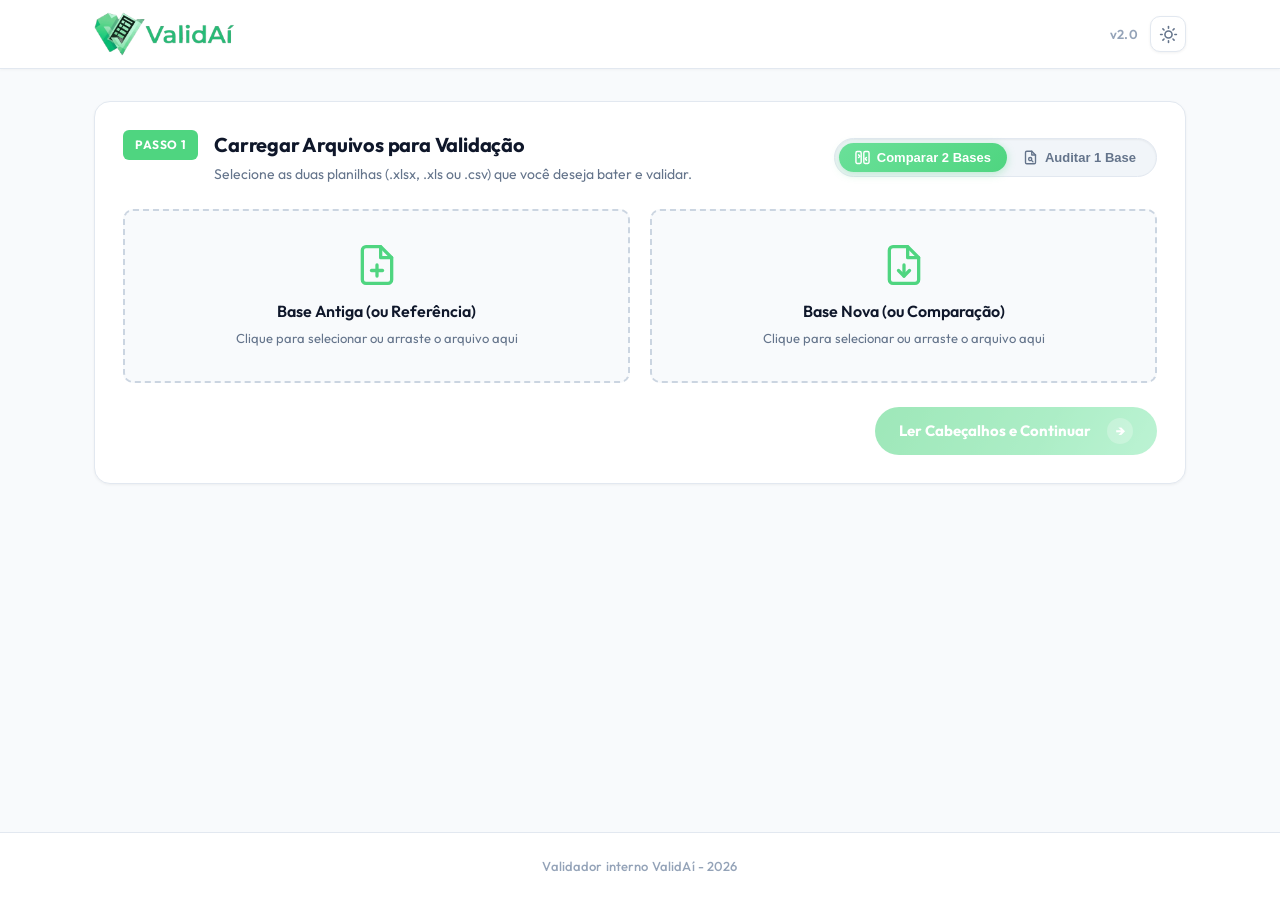
==== templates/index.html @ 26e18c8a "validai com tudo da mesma largura" ====
<!DOCTYPE html>
<html lang="pt-BR">
<head>
    <meta charset="UTF-8">
    <meta name="viewport" content="width=device-width, initial-scale=1.0">
    <title>ValidAí - O seu validador</title>
    <link rel="icon" type="image/png" href="/static/images/favicon.png?v=3">
    <link rel="shortcut icon" href="/favicon.ico?v=3">
    <link rel="preconnect" href="https://fonts.googleapis.com">
    <link rel="preconnect" href="https://fonts.gstatic.com" crossorigin>
    <link href="https://fonts.googleapis.com/css2?family=Montserrat:wght@400;500;600;700&family=Outfit:wght@400;500;600;700;800&family=JetBrains+Mono:wght@400;500&display=swap" rel="stylesheet">
    <link rel="stylesheet" href="/static/css/style.css">
    <script>
        (function() {
            try {
                var theme = localStorage.getItem('splitc_theme');
                if (theme === 'dark') {
                    document.documentElement.setAttribute('data-theme', 'dark');
                    document.documentElement.classList.add('dark-theme');
                }
            } catch(e) {}
        })();
    </script>
</head>
<body>

    <!-- Header com Navegação e Logo Oficial ValidAí -->
    <header class="navbar">
        <div class="container nav-content">
            <div class="header-brand-center">
                <img src="/static/images/logo.png?v=3" alt="ValidAí Logo" class="brand-logo brand-logo-light">
                <img src="/static/images/logo-white.png?v=3" alt="ValidAí Logo" class="brand-logo brand-logo-dark">
            </div>

            <div class="header-right-actions">
                <span class="version-tag">v2.0</span>
                <button type="button" class="theme-toggle-btn" id="theme-toggle-btn" title="Alternar tema claro/escuro" aria-label="Alternar tema">
                    <svg class="theme-icon-svg" width="19" height="19" viewBox="0 0 24 24">
                        <defs>
                            <linearGradient id="theme-grad-orange" x1="0%" y1="0%" x2="0%" y2="100%">
                                <stop offset="0%" stop-color="#6AE099"/>
                                <stop offset="100%" stop-color="#4FD580"/>
                            </linearGradient>
                        </defs>
                        <g class="sun-icon">
                            <circle cx="12" cy="12" r="4.5"/>
                            <line x1="12" y1="2" x2="12" y2="4"/>
                            <line x1="12" y1="20" x2="12" y2="22"/>
                            <line x1="4.93" y1="4.93" x2="6.34" y2="6.34"/>
                            <line x1="17.66" y1="17.66" x2="19.07" y2="19.07"/>
                            <line x1="2" y1="12" x2="4" y2="12"/>
                            <line x1="20" y1="12" x2="22" y2="12"/>
                            <line x1="4.93" y1="19.07" x2="6.34" y2="17.66"/>
                            <line x1="17.66" y1="6.34" x2="19.07" y2="4.93"/>
                        </g>
                        <path class="moon-icon-path" d="M20.354 15.354A9 9 0 0 1 8.646 3.646 9.003 9.003 0 0 0 12 21a9.003 9.003 0 0 0 8.354-5.646z"/>
                    </svg>
                </button>
            </div>
        </div>
    </header>

    <main class="container main-content">

        <!-- ======================================================== -->
        <!-- MODO 1: COMPARADOR DE 2 BASES / PLANILHAS (PADRÃO)        -->
        <!-- ======================================================== -->
        <div id="mode-dual-container">

        <!-- ETAPA 1: Upload dos Arquivos -->
        <section class="card step-card" id="step-upload">
            <div class="card-header card-header-with-toggle">
                <div class="card-header-left">
                    <div class="step-indicator">Passo 1</div>
                    <div>
                        <h2>Carregar Arquivos para Validação</h2>
                        <p class="subtext">Selecione as duas planilhas (.xlsx, .xls ou .csv) que você deseja bater e validar.</p>
                    </div>
                </div>

                <!-- Toggle Switch de Modo (Padrão: 2 Planilhas) -->
                <div class="mode-toggle-pill" role="tablist" aria-label="Modo de Validação">
                    <button type="button" class="mode-btn active" data-mode="dual" id="btn-mode-dual-1" title="Comparar duas planilhas entre si">
                        <svg width="15" height="15" viewBox="0 0 24 24" fill="none" stroke="currentColor" stroke-width="2.2" stroke-linecap="round" stroke-linejoin="round">
                            <rect x="2" y="3" width="8" height="18" rx="2"/>
                            <rect x="14" y="3" width="8" height="18" rx="2"/>
                            <path d="m6 12 2-2-2-2"/>
                            <path d="m18 12-2 2 2 2"/>
                        </svg>
                        <span>Comparar 2 Bases</span>
                    </button>
                    <button type="button" class="mode-btn" data-mode="single" id="btn-mode-single-1" title="Auditar colunas internas de 1 planilha">
                        <svg width="15" height="15" viewBox="0 0 24 24" fill="none" stroke="currentColor" stroke-width="2.2" stroke-linecap="round" stroke-linejoin="round">
                            <path d="M14 2H6a2 2 0 0 0-2 2v16a2 2 0 0 0 2 2h12a2 2 0 0 0 2-2V8z"/>
                            <polyline points="14 2 14 8 20 8"/>
                            <circle cx="11.5" cy="14.5" r="2.5"/>
                            <path d="m13.5 16.5 2.5 2.5"/>
                        </svg>
                        <span>Auditar 1 Base</span>
                    </button>
                </div>
            </div>

            <div class="upload-grid">
                <!-- Upload Base Antiga / Referência -->
                <div class="dropzone" id="dropzone-a">
                    <input type="file" id="file-a" accept=".xlsx,.xls,.csv" class="file-input">
                    <div class="dropzone-content">
                        <div class="dropzone-icon">
                            <svg class="dropzone-svg" viewBox="0 0 24 24" fill="none" stroke="currentColor" stroke-width="1.8" stroke-linecap="round" stroke-linejoin="round">
                                <path d="M14 2H6a2 2 0 0 0-2 2v16a2 2 0 0 0 2 2h12a2 2 0 0 0 2-2V8z"/>
                                <polyline points="14 2 14 8 20 8"/>
                                <line x1="12" y1="18" x2="12" y2="12"/>
                                <line x1="9" y1="15" x2="15" y2="15"/>
                            </svg>
                        </div>
                        <h3>Base Antiga (ou Referência)</h3>
                        <p class="dropzone-hint">Clique para selecionar ou arraste o arquivo aqui</p>
                        <div class="file-meta" id="file-meta-a" style="display: none;">
                            <span class="filename" id="filename-a">arquivo.xlsx</span>
                            <span class="filesize" id="filesize-a">0 KB</span>
                        </div>
                    </div>
                </div>

                <!-- Upload Base Nova / Comparação -->
                <div class="dropzone" id="dropzone-b">
                    <input type="file" id="file-b" accept=".xlsx,.xls,.csv" class="file-input">
                    <div class="dropzone-content">
                        <div class="dropzone-icon">
                            <svg class="dropzone-svg" viewBox="0 0 24 24" fill="none" stroke="currentColor" stroke-width="1.8" stroke-linecap="round" stroke-linejoin="round">
                                <path d="M14 2H6a2 2 0 0 0-2 2v16a2 2 0 0 0 2 2h12a2 2 0 0 0 2-2V8z"/>
                                <polyline points="14 2 14 8 20 8"/>
                                <path d="M12 12v6"/>
                                <path d="m9 15 3 3 3-3"/>
                            </svg>
                        </div>
                        <h3>Base Nova (ou Comparação)</h3>
                        <p class="dropzone-hint">Clique para selecionar ou arraste o arquivo aqui</p>
                        <div class="file-meta" id="file-meta-b" style="display: none;">
                            <span class="filename" id="filename-b">arquivo.xlsx</span>
                            <span class="filesize" id="filesize-b">0 KB</span>
                        </div>
                    </div>
                </div>
            </div>

            <div class="action-footer">
                <button type="button" class="btn btn-pill-gradient" id="btn-read-headers" disabled>
                    <span class="btn-text">Ler Cabeçalhos e Continuar</span>
                    <span class="spinner" style="display: none;"></span>
                    <span class="btn-circle-icon">→</span>
                </button>
            </div>
        </section>

        <!-- ETAPA 2: Configuração de Chaves e Tolerâncias (Oculto até ler arquivos) -->
        <section class="card step-card" id="step-config" style="display: none;">
            <div class="card-header">
                <div class="step-indicator">Passo 2</div>
                <div>
                    <h2>Definir Identificadores e Regras de Validação</h2>
                    <p class="subtext">Escolha a coluna única que conecta os registros entre as duas planilhas.</p>
                </div>
            </div>

            <div class="keys-grid">
                <!-- Coluna da Esquerda: Chave Primária (Seletor Único) -->
                <div class="form-group">
                    <label for="primary-key">
                        <strong>Chave Identificadora Principal (Coluna da Esquerda) *</strong>
                        <span class="help-text">Seletor único de referência (Ex: Matrícula, Ticket, ID, Sequencial)</span>
                    </label>
                    <div class="select-wrapper">
                        <select id="primary-key" class="form-select">
                            <option value="">Selecione a chave primária...</option>
                        </select>
                    </div>
                </div>

                <!-- Coluna da Direita: Seleção Múltipla de Colunas para Comparação -->
                <div class="form-group">
                    <label>
                        <strong>Colunas Complementares de Validação (Coluna da Direita)</strong>
                        <span class="help-text">Selecione 1 ou mais colunas para refinar os parâmetros de comparação</span>
                    </label>
                    
                    <div class="multiselect-container" id="multiselect-container">
                        <div class="multiselect-trigger" id="sec-keys-trigger" tabindex="0">
                            <span id="sec-keys-label">Nenhuma coluna complementar selecionada</span>
                            <span class="multiselect-arrow">▾</span>
                        </div>
                        
                        <div class="multiselect-dropdown" id="sec-keys-dropdown" style="display: none;">
                            <div class="multiselect-search-box input-search-wrapper">
                                <svg class="splitc-icon input-search-icon" viewBox="0 0 24 24" fill="none" stroke="currentColor" stroke-width="2" stroke-linecap="round" stroke-linejoin="round">
                                    <circle cx="11" cy="11" r="7"/>
                                    <line x1="21" y1="21" x2="16.5" y2="16.5"/>
                                </svg>
                                <input type="text" id="sec-keys-search" placeholder="Filtrar colunas..." class="multiselect-search-input">
                            </div>
                            <div class="multiselect-options" id="sec-keys-options-list">
                                <!-- Checkboxes preenchidos dinamicamente -->
                            </div>
                            <div class="multiselect-footer">
                                <button type="button" class="btn-link" id="btn-clear-sec-keys">Limpar seleção</button>
                                <button type="button" class="btn btn-sm btn-pill-gradient" id="btn-close-sec-keys">Confirmar</button>
                            </div>
                        </div>
                        
                        <!-- Chips / Tags das colunas selecionadas -->
                        <div class="selected-tags" id="selected-sec-keys-tags"></div>
                    </div>
                    <p class="field-hint">
                        <svg class="splitc-icon splitc-icon-sm" viewBox="0 0 24 24" fill="none" stroke="currentColor" stroke-width="2" stroke-linecap="round" stroke-linejoin="round">
                            <path d="M15 14c.2-1 .7-1.7 1.5-2.5 1-.9 1.5-2.2 1.5-3.5A6 6 0 0 0 6 8c0 1 .2 2.2 1.5 3.5.7.7 1.3 1.5 1.5 2.5"/>
                            <path d="M9 18h6"/>
                            <path d="M10 22h4"/>
                        </svg>
                        <span>Se selecionar 1 coluna, ela será usada como 2º parâmetro. Se selecionar 2 ou mais, todas serão combinadas com a chave principal para formar o identificador de validação.</span>
                    </p>
                </div>
            </div>

            <!-- Regras de Tolerância Inteligente -->
            <div class="tolerance-box">
                <div class="tolerance-header">
                    <h4>
                        <svg class="splitc-icon" viewBox="0 0 24 24" fill="none" stroke="currentColor" stroke-width="2" stroke-linecap="round" stroke-linejoin="round">
                            <circle cx="12" cy="12" r="3"/>
                            <path d="M19.4 15a1.65 1.65 0 0 0 .33 1.82l.06.06a2 2 0 0 1 0 2.83 2 2 0 0 1-2.83 0l-.06-.06a1.65 1.65 0 0 0-1.82-.33 1.65 1.65 0 0 0-1 1.51V21a2 2 0 0 1-2 2 2 2 0 0 1-2-2v-.09A1.65 1.65 0 0 0 9 19.4a1.65 1.65 0 0 0-1.82.33l-.06.06a2 2 0 0 1-2.83 0 2 2 0 0 1 0-2.83l.06-.06a1.65 1.65 0 0 0 .33-1.82 1.65 1.65 0 0 0-1.51-1H3a2 2 0 0 1-2-2 2 2 0 0 1 2-2h.09A1.65 1.65 0 0 0 4.6 9a1.65 1.65 0 0 0-.33-1.82l-.06-.06a2 2 0 0 1 0-2.83 2 2 0 0 1 2.83 0l.06.06a1.65 1.65 0 0 0 1.82.33H9a1.65 1.65 0 0 0 1-1.51V3a2 2 0 0 1 2-2 2 2 0 0 1 2 2v.09a1.65 1.65 0 0 0 1 1.51 1.65 1.65 0 0 0 1.82-.33l.06-.06a2 2 0 0 1 2.83 0 2 2 0 0 1 0 2.83l-.06.06a1.65 1.65 0 0 0-.33 1.82V9a1.65 1.65 0 0 0 1.51 1H21a2 2 0 0 1 2 2 2 2 0 0 1-2 2h-.09a1.65 1.65 0 0 0-1.51 1z"/>
                        </svg>
                        <span>Regras de Normalização Automática (Evita falsos positivos)</span>
                    </h4>
                </div>
                <div class="tolerance-options">
                    <label class="checkbox-card">
                        <input type="checkbox" id="norm-currency" checked>
                        <div>
                            <strong>Normalizar Moedas e Números Decimais</strong>
                            <p>Equipara "15.650,00", "15650.00", "15650" e "R$ 15.650,00".</p>
                        </div>
                    </label>

                    <label class="checkbox-card">
                        <input type="checkbox" id="norm-dates" checked>
                        <div>
                            <strong>Normalizar Formatos de Data</strong>
                            <p>Equipara formatos ISO ("2026-08-01"), brasileiro ("01/08/2026") e timestamps com horário zerado.</p>
                        </div>
                    </label>

                    <label class="checkbox-card">
                        <input type="checkbox" id="norm-case" checked>
                        <div>
                            <strong>Ignorar Diferenças de Maiúsculas/Minúsculas</strong>
                            <p>Equipara "Ativo" com "ATIVO" ou "ativo".</p>
                        </div>
                    </label>

                    <label class="checkbox-card">
                        <input type="checkbox" id="norm-trim" checked>
                        <div>
                            <strong>Ignorar Espaços Extras no Início e Fim</strong>
                            <p>Equipara " 12345 " com "12345" e valores vazios (NaN com "").</p>
                        </div>
                    </label>
                </div>
            </div>

            <!-- Mapeamento de Colunas (Resumo Colapsável) -->
            <details class="mapping-details" id="mapping-details" open>
                <summary class="mapping-summary">
                    <span class="summary-title-wrapper">
                        <svg class="splitc-icon" viewBox="0 0 24 24" fill="none" stroke="currentColor" stroke-width="2" stroke-linecap="round" stroke-linejoin="round">
                            <rect width="18" height="18" x="3" y="3" rx="2"/>
                            <path d="M9 3v18"/>
                            <path d="M3 9h18"/>
                            <path d="M3 15h18"/>
                        </svg>
                        <span>Mapeamento de Colunas (<span id="mapped-cols-count">0</span> colunas mapeadas)</span>
                    </span>
                </summary>
                <div class="mapping-content">
                    <div class="mapping-toolbar">
                        <p class="mapping-hint">O sistema associou automaticamente colunas similares. Caso alguma coluna tenha nome diferente nas duas bases, clique em <strong>"+ Adicionar Coluna"</strong> para associá-las manualmente.</p>
                        <div class="mapping-toolbar-actions">
                            <button type="button" class="btn btn-sm btn-pill-outline btn-add-mapping" id="btn-add-mapping" title="Adicionar novo par de colunas para correlacionar">
                                <span class="btn-plus-icon">+</span> Adicionar Coluna
                            </button>
                        </div>
                    </div>

                    <div class="mapping-table-wrapper">
                        <table class="table-mapping" id="mapping-table">
                            <thead>
                                <tr>
                                    <th style="width: 44%;">Coluna na Base Antiga (ou Referência)</th>
                                    <th style="width: 6%; text-align: center;"></th>
                                    <th style="width: 44%;">Coluna na Base Nova (ou Comparação)</th>
                                    <th style="width: 6%; text-align: center;">Remover</th>
                                </tr>
                            </thead>
                            <tbody id="mapping-table-body">
                                <!-- Preenchido dinamicamente -->
                            </tbody>
                        </table>
                    </div>

                    <div id="unmapped-hint" class="unmapped-hint" style="display: none;"></div>
                </div>
            </details>

            <div class="action-footer action-footer-between">
                <div class="action-footer-left">
                    <button type="button" class="btn btn-sm btn-restore-mapping" id="btn-restore-mapping" title="Restaurar todos os mapeamentos automáticos">
                        <svg class="btn-sheet-icon" viewBox="0 0 24 24" fill="none" stroke="currentColor" stroke-width="2.2" stroke-linecap="round" stroke-linejoin="round">
                            <rect x="3" y="3" width="18" height="18" rx="2" ry="2"></rect>
                            <line x1="3" y1="9" x2="21" y2="9"></line>
                            <line x1="3" y1="15" x2="21" y2="15"></line>
                            <line x1="9" y1="3" x2="9" y2="21"></line>
                            <line x1="15" y1="3" x2="15" y2="21"></line>
                        </svg>
                        <span>Restaurar Mapeamento</span>
                    </button>
                    <button type="button" class="btn btn-sm btn-clear-mapping" id="btn-clear-mapping" title="Apagar todas as colunas mapeadas e selecionar manualmente">
                        <svg class="btn-trash-icon" viewBox="0 0 24 24" fill="none" stroke="currentColor" stroke-width="2.2" stroke-linecap="round" stroke-linejoin="round">
                            <polyline points="3 6 5 6 21 6"></polyline>
                            <path d="M19 6v14a2 2 0 0 1-2 2H7a2 2 0 0 1-2-2V6m3 0V4a2 2 0 0 1 2-2h4a2 2 0 0 1 2 2v2"></path>
                            <line x1="10" y1="11" x2="10" y2="17"></line>
                            <line x1="14" y1="11" x2="14" y2="17"></line>
                        </svg>
                        <span>Limpar Mapeamentos</span>
                    </button>
                </div>
                <div class="action-footer-right">
                    <button type="button" class="btn btn-pill-gradient btn-lg" id="btn-run-compare">
                        <span class="btn-text">Rodar Validação Completa</span>
                        <span class="spinner" style="display: none;"></span>
                        <span class="btn-circle-icon">→</span>
                    </button>
                </div>
            </div>
        </section>

        <!-- ETAPA 3: Resultado da Validação -->
        <section class="card step-card" id="step-results" style="display: none;">
            <div class="card-header">
                <div class="step-indicator">Passo 3</div>
                <div>
                    <h2>Resultado da Validação</h2>
                    <p class="subtext">Relatório consolidado e divergências célula por célula.</p>
                </div>
            </div>

            <!-- Banner Sucesso (100% Iguais) -->
            <div class="result-banner banner-success" id="banner-identical" style="display: none;">
                <div class="banner-icon">
                    <svg width="34" height="34" viewBox="0 0 24 24" fill="none" stroke="currentColor" stroke-width="2.2" stroke-linecap="round" stroke-linejoin="round">
                        <path d="M22 11.08V12a10 10 0 1 1-5.93-9.14"/>
                        <polyline points="22 4 12 14.01 9 11.01"/>
                    </svg>
                </div>
                <div class="banner-content">
                    <h3>Excelente! As bases estão 100% IDÊNTICAS!</h3>
                    <p id="identical-desc">Todas as linhas e colunas coincidiram perfeitamente com as regras de normalização aplicadas. Nenhuma divergência de valores foi detectada.</p>
                </div>
            </div>

            <!-- Banner Alerta (Com Diferenças) -->
            <div class="result-banner banner-alert" id="banner-diffs" style="display: none;">
                <div class="banner-icon">
                    <svg width="34" height="34" viewBox="0 0 24 24" fill="none" stroke="currentColor" stroke-width="2.2" stroke-linecap="round" stroke-linejoin="round">
                        <path d="m21.73 18-8-14a2 2 0 0 0-3.48 0l-8 14A2 2 0 0 0 4 21h16a2 2 0 0 0 1.73-3Z"/>
                        <line x1="12" y1="9" x2="12" y2="13"/>
                        <line x1="12" y1="17" x2="12.01" y2="17"/>
                    </svg>
                </div>
                <div class="banner-content">
                    <h3>Atenção: Foram encontradas divergências entre as planilhas!</h3>
                    <p id="diffs-desc">Confira o resumo das divergências abaixo ou baixe a planilha Excel completa com as células pintadas.</p>
                </div>
            </div>

            <!-- Painel de KPIs / Estatísticas -->
            <div class="kpi-grid" id="kpi-grid">
                <div class="kpi-card">
                    <div class="kpi-label">Linhas Comparadas</div>
                    <div class="kpi-val" id="kpi-rows-matched">0</div>
                    <div class="kpi-sub" id="kpi-rows-total">de 0 linhas</div>
                </div>

                <div class="kpi-card" id="kpi-card-diff-rows">
                    <div class="kpi-label">Linhas com Diferenças</div>
                    <div class="kpi-val text-danger" id="kpi-rows-diff">0</div>
                    <div class="kpi-sub" id="kpi-pct-diff">0% do total</div>
                </div>

                <div class="kpi-card" id="kpi-card-diff-cells">
                    <div class="kpi-label">Células Divergentes</div>
                    <div class="kpi-val text-danger" id="kpi-cells-diff">0</div>
                    <div class="kpi-sub">valores com divergência</div>
                </div>

                <div class="kpi-card">
                    <div class="kpi-label">Colunas com Diferenças</div>
                    <div class="kpi-val text-warning" id="kpi-cols-diff">0</div>
                    <div class="kpi-sub" id="kpi-cols-total">de 0 colunas</div>
                </div>

                <div class="kpi-card" id="kpi-card-only-a">
                    <div class="kpi-label">Apenas na Base Antiga</div>
                    <div class="kpi-val text-info" id="kpi-rows-only-a">0</div>
                    <div class="kpi-sub" id="kpi-only-a-sub">não existem em B</div>
                </div>

                <div class="kpi-card" id="kpi-card-only-b">
                    <div class="kpi-label">Apenas na Base Nova</div>
                    <div class="kpi-val text-info" id="kpi-rows-only-b">0</div>
                    <div class="kpi-sub" id="kpi-only-b-sub">não existem em A</div>
                </div>
            </div>

            <!-- Botão de Download do Relatório Excel -->
            <div class="download-section">
                <button type="button" class="btn btn-pill-gradient btn-lg" id="btn-download-excel">
                    <span class="btn-text">Baixar Relatório Excel (.xlsx) com Células Pintadas</span>
                    <span class="btn-circle-icon">↓</span>
                </button>
                <p class="download-hint">Gera um arquivo Excel formatado com resumo e marcação colorida nas células que divergiram.</p>
            </div>

            <!-- Seção de Tags de Colunas Divergentes -->
            <div class="diff-cols-section" id="diff-cols-section" style="display: none;">
                <h4>Colunas que apresentaram divergência:</h4>
                <div class="diff-tags" id="diff-tags-container">
                    <!-- Badges dinâmicas -->
                </div>
            </div>

            <!-- Alternador de Visualização (Abas do Resultado) -->
            <div class="result-nav-tabs" id="result-nav-tabs" style="display: none;">
                <button type="button" class="result-nav-tab-btn active" id="tab-btn-diffs" data-view="diffs">
                    <svg class="splitc-icon tab-icon" viewBox="0 0 24 24" fill="none" stroke="currentColor" stroke-width="2" stroke-linecap="round" stroke-linejoin="round">
                        <circle cx="11" cy="11" r="7"/>
                        <line x1="21" y1="21" x2="16.5" y2="16.5"/>
                    </svg>
                    <span>Divergências Detalhadas</span>
                    <span class="tab-btn-badge" id="badge-diff-count">0</span>
                </button>
                <button type="button" class="result-nav-tab-btn" id="tab-btn-only-a" data-view="only-a" style="display: none;">
                    <svg class="splitc-icon tab-icon" viewBox="0 0 24 24" fill="none" stroke="currentColor" stroke-width="2" stroke-linecap="round" stroke-linejoin="round">
                        <path d="M14 2H6a2 2 0 0 0-2 2v16a2 2 0 0 0 2 2h12a2 2 0 0 0 2-2V8z"/>
                        <polyline points="14 2 14 8 20 8"/>
                    </svg>
                    <span>Apenas na Base Antiga</span>
                    <span class="tab-btn-badge" id="badge-only-a-count">0</span>
                </button>
                <button type="button" class="result-nav-tab-btn" id="tab-btn-only-b" data-view="only-b" style="display: none;">
                    <svg class="splitc-icon tab-icon" viewBox="0 0 24 24" fill="none" stroke="currentColor" stroke-width="2" stroke-linecap="round" stroke-linejoin="round">
                        <path d="M14 2H6a2 2 0 0 0-2 2v16a2 2 0 0 0 2 2h12a2 2 0 0 0 2-2V8z"/>
                        <polyline points="14 2 14 8 20 8"/>
                    </svg>
                    <span>Apenas na Base Nova</span>
                    <span class="tab-btn-badge" id="badge-only-b-count">0</span>
                </button>
                <button type="button" class="result-nav-tab-btn" id="tab-btn-financial" data-view="financial" style="display: none;">
                    <svg class="splitc-icon tab-icon" viewBox="0 0 24 24" fill="none" stroke="currentColor" stroke-width="2" stroke-linecap="round" stroke-linejoin="round">
                        <line x1="12" y1="1" x2="12" y2="23"/>
                        <path d="M17 5H9.5a3.5 3.5 0 0 0 0 7h5a3.5 3.5 0 0 1 0 7H6"/>
                    </svg>
                    <span>Sumarização Financeira dos Pares</span>
                    <span class="tab-btn-badge" id="badge-fin-count">0</span>
                </button>
            </div>

            <!-- Tabela Interativa de Diferenças -->
            <div class="diff-table-section" id="diff-table-section" style="display: none;">
                <div class="diff-table-header">
                    <h4>Visualização Detalhada das Divergências</h4>
                    <div class="table-search input-search-wrapper">
                        <svg class="splitc-icon input-search-icon" viewBox="0 0 24 24" fill="none" stroke="currentColor" stroke-width="2" stroke-linecap="round" stroke-linejoin="round">
                            <circle cx="11" cy="11" r="7"/>
                            <line x1="21" y1="21" x2="16.5" y2="16.5"/>
                        </svg>
                        <input type="text" id="diff-search" placeholder="Filtrar por chave ou valor..." class="search-input">
                    </div>
                </div>

                <div class="table-responsive">
                    <table class="table-diff" id="diff-table">
                        <thead>
                            <tr>
                                <th>Chave Identificadora</th>
                                <th style="text-align: center; width: 120px;">Linha</th>
                                <th>Coluna</th>
                                <th>Valor na Base Antiga</th>
                                <th style="width: 30px;"></th>
                                <th>Valor na Base Nova</th>
                            </tr>
                        </thead>
                        <tbody id="diff-table-body">
                            <!-- Preenchido dinamicamente via JS -->
                        </tbody>
                    </table>
                </div>
                <div class="pagination-hint" id="diff-preview-hint">
                    Exibindo as primeiras ocorrências encontradas. Baixe o relatório Excel para a auditoria completa.
                </div>
            </div>

            <!-- Seção de Registros Apenas na Base Antiga -->
            <div class="only-table-section" id="only-a-table-section" style="display: none;">
                <div class="diff-table-header">
                    <div>
                        <h4>Registros Exclusivos da Base Antiga (Não encontrados na Base Nova)</h4>
                        <p class="subtext" style="margin-top: 2px; font-size: 13px;">Linhas cuja chave identificadora não possui correspondência na Base Nova.</p>
                    </div>
                    <div class="table-search input-search-wrapper">
                        <svg class="splitc-icon input-search-icon" viewBox="0 0 24 24" fill="none" stroke="currentColor" stroke-width="2" stroke-linecap="round" stroke-linejoin="round">
                            <circle cx="11" cy="11" r="7"/>
                            <line x1="21" y1="21" x2="16.5" y2="16.5"/>
                        </svg>
                        <input type="text" id="only-a-search" placeholder="Filtrar por chave ou valor..." class="search-input">
                    </div>
                </div>

                <div class="table-responsive">
                    <table class="table-diff table-only" id="only-a-table">
                        <thead id="only-a-table-head">
                            <!-- Preenchido dinamicamente via JS -->
                        </thead>
                        <tbody id="only-a-table-body">
                            <!-- Preenchido dinamicamente via JS -->
                        </tbody>
                    </table>
                </div>
                <div class="pagination-hint" id="only-a-preview-hint">
                    Exibindo as primeiras ocorrências encontradas. Baixe o relatório Excel para a auditoria completa.
                </div>
            </div>

            <!-- Seção de Registros Apenas na Base Nova -->
            <div class="only-table-section" id="only-b-table-section" style="display: none;">
                <div class="diff-table-header">
                    <div>
                        <h4>Registros Exclusivos da Base Nova (Não encontrados na Base Antiga)</h4>
                        <p class="subtext" style="margin-top: 2px; font-size: 13px;">Linhas cuja chave identificadora não possui correspondência na Base Antiga.</p>
                    </div>
                    <div class="table-search input-search-wrapper">
                        <svg class="splitc-icon input-search-icon" viewBox="0 0 24 24" fill="none" stroke="currentColor" stroke-width="2" stroke-linecap="round" stroke-linejoin="round">
                            <circle cx="11" cy="11" r="7"/>
                            <line x1="21" y1="21" x2="16.5" y2="16.5"/>
                        </svg>
                        <input type="text" id="only-b-search" placeholder="Filtrar por chave ou valor..." class="search-input">
                    </div>
                </div>

                <div class="table-responsive">
                    <table class="table-diff table-only" id="only-b-table">
                        <thead id="only-b-table-head">
                            <!-- Preenchido dinamicamente via JS -->
                        </thead>
                        <tbody id="only-b-table-body">
                            <!-- Preenchido dinamicamente via JS -->
                        </tbody>
                    </table>
                </div>
                <div class="pagination-hint" id="only-b-preview-hint">
                    Exibindo as primeiras ocorrências encontradas. Baixe o relatório Excel para a auditoria completa.
                </div>
            </div>

            <!-- Seção de Sumarização Financeira dos Pares -->
            <div class="financial-table-section" id="financial-table-section" style="display: none;">
                <div class="diff-table-header">
                    <div>
                        <h4>Sumarização das Colunas Monetárias e Diferença dos Pares</h4>
                        <p class="subtext" style="margin-top: 2px; font-size: 13px;">Totais acumulados de cada coluna monetária mapeada e a diferença calculada entre as bases.</p>
                    </div>
                </div>

                <div class="table-responsive">
                    <table class="table-diff table-financial" id="financial-table">
                        <thead>
                            <tr>
                                <th>Coluna Base Antiga</th>
                                <th>Coluna Base Nova</th>
                                <th style="text-align: right;">Total Base Antiga</th>
                                <th style="text-align: right;">Total Base Nova</th>
                                <th style="text-align: right;">Diferença (Nova - Antiga)</th>
                                <th style="text-align: center;">% Variação</th>
                                <th style="text-align: center;">Situação</th>
                                <th style="text-align: center;">Linhas Diferentes</th>
                            </tr>
                        </thead>
                        <tbody id="financial-table-body">
                            <!-- Preenchido dinamicamente via JS -->
                        </tbody>
                        <tfoot id="financial-table-footer">
                            <!-- Linha de total consolidado preenchida via JS -->
                        </tfoot>
                    </table>
                </div>
            </div>

            <div class="action-footer">
                <button type="button" class="btn btn-pill-outline" id="btn-restart">
                    <span class="btn-text">Fazer Nova Validação</span>
                    <span class="btn-circle-icon">
                        <svg width="14" height="14" viewBox="0 0 24 24" fill="none" stroke="currentColor" stroke-width="2.5" stroke-linecap="round" stroke-linejoin="round">
                            <path d="M3 12a9 9 0 1 0 9-9 9.75 9.75 0 0 0-6.74 2.74L3 8"/>
                            <path d="M3 3v5h5"/>
                        </svg>
                    </span>
                </button>
            </div>
        </section>

        </div> <!-- fim mode-dual-container -->

        <!-- ======================================================== -->
        <!-- MODO 2: AUDITORIA DE ARQUIVO ÚNICO (COLUNAS INTERNAS)     -->
        <!-- ======================================================== -->
        <div id="mode-single-container" style="display: none;">

            <!-- ETAPA 1 (SINGLE): Upload de 1 Arquivo -->
            <section class="card step-card" id="single-step-upload">
                <div class="card-header card-header-with-toggle">
                    <div class="card-header-left">
                        <div class="step-indicator">Passo 1</div>
                        <div>
                            <h2>Carregar Planilha para Auditoria Interna</h2>
                            <p class="subtext">Selecione uma única planilha (.xlsx, .xls ou .csv) para validar regras e consistência entre suas colunas.</p>
                        </div>
                    </div>

                    <!-- Toggle Switch de Modo (1 Planilha Ativo) -->
                    <div class="mode-toggle-pill" role="tablist" aria-label="Modo de Validação">
                        <button type="button" class="mode-btn" data-mode="dual" id="btn-mode-dual-2" title="Comparar duas planilhas entre si">
                            <svg width="15" height="15" viewBox="0 0 24 24" fill="none" stroke="currentColor" stroke-width="2.2" stroke-linecap="round" stroke-linejoin="round">
                                <rect x="2" y="3" width="8" height="18" rx="2"/>
                                <rect x="14" y="3" width="8" height="18" rx="2"/>
                                <path d="m6 12 2-2-2-2"/>
                                <path d="m18 12-2 2 2 2"/>
                            </svg>
                            <span>Comparar 2 Bases</span>
                        </button>
                        <button type="button" class="mode-btn active" data-mode="single" id="btn-mode-single-2" title="Auditar colunas internas de 1 planilha">
                            <svg width="15" height="15" viewBox="0 0 24 24" fill="none" stroke="currentColor" stroke-width="2.2" stroke-linecap="round" stroke-linejoin="round">
                                <path d="M14 2H6a2 2 0 0 0-2 2v16a2 2 0 0 0 2 2h12a2 2 0 0 0 2-2V8z"/>
                                <polyline points="14 2 14 8 20 8"/>
                                <circle cx="11.5" cy="14.5" r="2.5"/>
                                <path d="m13.5 16.5 2.5 2.5"/>
                            </svg>
                            <span>Auditar 1 Base</span>
                        </button>
                    </div>
                </div>

                <div class="single-upload-wrapper">
                    <div class="dropzone single-dropzone" id="single-dropzone">
                        <input type="file" id="single-file-input" accept=".xlsx,.xls,.csv" class="file-input">
                        <div class="dropzone-content">
                            <div class="dropzone-icon">
                                <svg class="dropzone-svg" viewBox="0 0 24 24" fill="none" stroke="currentColor" stroke-width="1.8" stroke-linecap="round" stroke-linejoin="round">
                                    <path d="M14 2H6a2 2 0 0 0-2 2v16a2 2 0 0 0 2 2h12a2 2 0 0 0 2-2V8z"/>
                                    <polyline points="14 2 14 8 20 8"/>
                                    <circle cx="11.5" cy="14.5" r="3"/>
                                    <path d="m13.7 16.7 2.8 2.8"/>
                                </svg>
                            </div>
                            <h3>Planilha para Validação de Colunas</h3>
                            <p class="dropzone-hint">Clique para selecionar ou arraste o arquivo (.xlsx, .xls ou .csv) aqui</p>
                            <div class="file-meta" id="single-file-meta" style="display: none;">
                                <span class="filename" id="single-filename">arquivo.xlsx</span>
                                <span class="filesize" id="single-filesize">0 KB</span>
                            </div>
                        </div>
                    </div>
                </div>

                <div class="action-footer">
                    <button type="button" class="btn btn-pill-gradient" id="btn-single-read-file" disabled>
                        <span class="btn-text">Ler Colunas e Configurar Regras</span>
                        <span class="spinner" style="display: none;"></span>
                        <span class="btn-circle-icon">→</span>
                    </button>
                </div>
            </section>

            <!-- ETAPA 2 (SINGLE): Configuração de Regras de Auditoria Interna -->
            <section class="card step-card" id="single-step-config" style="display: none;">
                <div class="card-header">
                    <div class="step-indicator">Passo 2</div>
                    <div>
                        <h2>Configurar Regras de Auditoria das Colunas</h2>
                        <p class="subtext">Escolha as colunas e as regras que deseja aplicar: duplicatas, apenas letras, apenas números, comparações, etc.</p>
                    </div>
                </div>

                <!-- Barra de Informações do Arquivo -->
                <div class="single-file-info-bar">
                    <div class="single-info-pill">
                        <span class="info-label">Arquivo:</span>
                        <strong class="info-val" id="single-info-name">planilha.xlsx</strong>
                    </div>
                    <div class="single-info-pill">
                        <span class="info-label">Total de Linhas:</span>
                        <strong class="info-val text-primary" id="single-info-rows">0</strong>
                    </div>
                    <div class="single-info-pill">
                        <span class="info-label">Total de Colunas:</span>
                        <strong class="info-val text-primary" id="single-info-cols">0</strong>
                    </div>
                    <button type="button" class="btn btn-sm btn-outline-secondary" id="btn-single-change-file">Trocar Arquivo</button>
                </div>

                <!-- Formulário de Adicionar Regra -->
                <div class="single-rule-builder-card">
                    <div class="rule-builder-header">
                        <div class="rule-builder-icon">
                            <svg width="18" height="18" viewBox="0 0 24 24" fill="none" stroke="currentColor" stroke-width="2" stroke-linecap="round" stroke-linejoin="round">
                                <circle cx="12" cy="12" r="10"></circle>
                                <line x1="12" y1="8" x2="12" y2="16"></line>
                                <line x1="8" y1="12" x2="16" y2="12"></line>
                            </svg>
                        </div>
                        <h3>Adicionar Nova Regra de Validação</h3>
                    </div>

                    <div class="rule-builder-grid">
                        <!-- Coluna a ser validada -->
                        <div class="form-group">
                            <label for="single-rule-col">
                                <strong>1. Selecione a Coluna *</strong>
                                <span class="help-text">Coluna da planilha para auditar</span>
                            </label>
                            <div class="select-wrapper">
                                <select id="single-rule-col" class="form-select">
                                    <option value="">Selecione uma coluna...</option>
                                </select>
                            </div>
                        </div>

                        <!-- Tipo de Regra -->
                        <div class="form-group">
                            <label for="single-rule-type">
                                <strong>2. O que deseja validar / ler? *</strong>
                                <span class="help-text">Critério de consistência para a coluna</span>
                            </label>
                            <div class="custom-rule-select-container" id="custom-rule-select-container">
                                <!-- Trigger visível estilizado com o ícone padrão SplitC -->
                                <div class="custom-select-trigger" id="custom-rule-trigger" tabindex="0" role="combobox" aria-expanded="false" aria-haspopup="listbox">
                                    <div class="trigger-content">
                                        <span class="trigger-icon" id="custom-rule-trigger-icon">
                                            <svg class="splitc-icon" viewBox="0 0 24 24" fill="none" stroke="currentColor" stroke-width="2" stroke-linecap="round" stroke-linejoin="round">
                                                <rect x="9" y="9" width="13" height="13" rx="2" ry="2"/>
                                                <path d="M5 15H4a2 2 0 0 1-2-2V4a2 2 0 0 1 2-2h9a2 2 0 0 1 2 2v1"/>
                                            </svg>
                                        </span>
                                        <span class="trigger-label" id="custom-rule-trigger-label">Verificar Duplicatas (Valores Repetidos)</span>
                                    </div>
                                    <span class="custom-select-arrow">▾</span>
                                </div>

                                <!-- Menu Dropdown com os 12 tipos de validação e ícones SVG padrão SplitC -->
                                <div class="custom-select-dropdown" id="custom-rule-dropdown" style="display: none;" role="listbox">
                                    <div class="custom-select-option selected" data-value="duplicate" role="option" aria-selected="true">
                                        <span class="option-icon">
                                            <svg class="splitc-icon" viewBox="0 0 24 24" fill="none" stroke="currentColor" stroke-width="2" stroke-linecap="round" stroke-linejoin="round">
                                                <rect x="9" y="9" width="13" height="13" rx="2" ry="2"/>
                                                <path d="M5 15H4a2 2 0 0 1-2-2V4a2 2 0 0 1 2-2h9a2 2 0 0 1 2 2v1"/>
                                            </svg>
                                        </span>
                                        <div class="option-text">
                                            <span class="option-title">Verificar Duplicatas</span>
                                            <span class="option-desc">(Valores Repetidos)</span>
                                        </div>
                                    </div>

                                    <div class="custom-select-option" data-value="only_letters" role="option">
                                        <span class="option-icon">
                                            <svg class="splitc-icon" viewBox="0 0 24 24" fill="none" stroke="currentColor" stroke-width="2" stroke-linecap="round" stroke-linejoin="round">
                                                <polyline points="4 7 4 4 20 4 20 7"/>
                                                <line x1="9" y1="20" x2="15" y2="20"/>
                                                <line x1="12" y1="4" x2="12" y2="20"/>
                                            </svg>
                                        </span>
                                        <div class="option-text">
                                            <span class="option-title">Apenas Letras</span>
                                            <span class="option-desc">(Texto alfabético sem números)</span>
                                        </div>
                                    </div>

                                    <div class="custom-select-option" data-value="only_numbers" role="option">
                                        <span class="option-icon">
                                            <svg class="splitc-icon" viewBox="0 0 24 24" fill="none" stroke="currentColor" stroke-width="2" stroke-linecap="round" stroke-linejoin="round">
                                                <line x1="4" y1="9" x2="20" y2="9"/>
                                                <line x1="4" y1="15" x2="20" y2="15"/>
                                                <line x1="10" y1="3" x2="8" y2="21"/>
                                                <line x1="16" y1="3" x2="14" y2="21"/>
                                            </svg>
                                        </span>
                                        <div class="option-text">
                                            <span class="option-title">Apenas Números</span>
                                            <span class="option-desc">(Dígitos numéricos / Moeda)</span>
                                        </div>
                                    </div>

                                    <div class="custom-select-option" data-value="alphanumeric" role="option">
                                        <span class="option-icon">
                                            <svg class="splitc-icon" viewBox="0 0 24 24" fill="none" stroke="currentColor" stroke-width="2" stroke-linecap="round" stroke-linejoin="round">
                                                <rect x="3" y="4" width="18" height="16" rx="2"/>
                                                <path d="M7 8h4"/>
                                                <path d="M7 12h10"/>
                                                <path d="M7 16h6"/>
                                            </svg>
                                        </span>
                                        <div class="option-text">
                                            <span class="option-title">Letras e Números</span>
                                            <span class="option-desc">(Alfanumérico)</span>
                                        </div>
                                    </div>

                                    <div class="custom-select-option" data-value="not_empty" role="option">
                                        <span class="option-icon">
                                            <svg class="splitc-icon" viewBox="0 0 24 24" fill="none" stroke="currentColor" stroke-width="2" stroke-linecap="round" stroke-linejoin="round">
                                                <circle cx="12" cy="12" r="10"/>
                                                <line x1="12" y1="8" x2="12" y2="12"/>
                                                <line x1="12" y1="16" x2="12.01" y2="16"/>
                                            </svg>
                                        </span>
                                        <div class="option-text">
                                            <span class="option-title">Campo Obrigatório</span>
                                            <span class="option-desc">(Não pode ser vazio/nulo)</span>
                                        </div>
                                    </div>

                                    <div class="custom-select-option" data-value="compare_cols" role="option">
                                        <span class="option-icon">
                                            <svg class="splitc-icon" viewBox="0 0 24 24" fill="none" stroke="currentColor" stroke-width="2" stroke-linecap="round" stroke-linejoin="round">
                                                <polyline points="17 1 21 5 17 9"/>
                                                <path d="M3 11V9a4 4 0 0 1 4-4h14"/>
                                                <polyline points="7 23 3 19 7 15"/>
                                                <path d="M21 13v2a4 4 0 0 1-4 4H3"/>
                                            </svg>
                                        </span>
                                        <div class="option-text">
                                            <span class="option-title">Comparar com Outra Coluna</span>
                                            <span class="option-desc">(Entre colunas do arquivo)</span>
                                        </div>
                                    </div>

                                    <div class="custom-select-option" data-value="greater_than" role="option">
                                        <span class="option-icon">
                                            <svg class="splitc-icon" viewBox="0 0 24 24" fill="none" stroke="currentColor" stroke-width="2" stroke-linecap="round" stroke-linejoin="round">
                                                <polyline points="23 6 13.5 15.5 8.5 10.5 1 18"/>
                                                <polyline points="17 6 23 6 23 12"/>
                                            </svg>
                                        </span>
                                        <div class="option-text">
                                            <span class="option-title">Maior que (&gt;)</span>
                                            <span class="option-desc">Valor Fixo</span>
                                        </div>
                                    </div>

                                    <div class="custom-select-option" data-value="less_than" role="option">
                                        <span class="option-icon">
                                            <svg class="splitc-icon" viewBox="0 0 24 24" fill="none" stroke="currentColor" stroke-width="2" stroke-linecap="round" stroke-linejoin="round">
                                                <polyline points="23 18 13.5 8.5 8.5 13.5 1 6"/>
                                                <polyline points="17 18 23 18 23 12"/>
                                            </svg>
                                        </span>
                                        <div class="option-text">
                                            <span class="option-title">Menor que (&lt;)</span>
                                            <span class="option-desc">Valor Fixo</span>
                                        </div>
                                    </div>

                                    <div class="custom-select-option" data-value="equals" role="option">
                                        <span class="option-icon">
                                            <svg class="splitc-icon" viewBox="0 0 24 24" fill="none" stroke="currentColor" stroke-width="2" stroke-linecap="round" stroke-linejoin="round">
                                                <circle cx="12" cy="12" r="10"/>
                                                <circle cx="12" cy="12" r="3"/>
                                            </svg>
                                        </span>
                                        <div class="option-text">
                                            <span class="option-title">Igual a (==)</span>
                                            <span class="option-desc">Valor Fixo</span>
                                        </div>
                                    </div>

                                    <div class="custom-select-option" data-value="not_equals" role="option">
                                        <span class="option-icon">
                                            <svg class="splitc-icon" viewBox="0 0 24 24" fill="none" stroke="currentColor" stroke-width="2" stroke-linecap="round" stroke-linejoin="round">
                                                <circle cx="12" cy="12" r="10"/>
                                                <line x1="4.93" y1="4.93" x2="19.07" y2="19.07"/>
                                            </svg>
                                        </span>
                                        <div class="option-text">
                                            <span class="option-title">Diferente de (!=)</span>
                                            <span class="option-desc">Valor Fixo</span>
                                        </div>
                                    </div>

                                    <div class="custom-select-option" data-value="count_equals" role="option">
                                        <span class="option-icon">
                                            <svg class="splitc-icon" viewBox="0 0 24 24" fill="none" stroke="currentColor" stroke-width="2" stroke-linecap="round" stroke-linejoin="round">
                                                <line x1="18" y1="20" x2="18" y2="10"/>
                                                <line x1="12" y1="20" x2="12" y2="4"/>
                                                <line x1="6" y1="20" x2="6" y2="14"/>
                                            </svg>
                                        </span>
                                        <div class="option-text">
                                            <span class="option-title">Contar Iguais</span>
                                            <span class="option-desc">(Frequência de Repetições)</span>
                                        </div>
                                    </div>

                                    <div class="custom-select-option" data-value="text_length" role="option">
                                        <span class="option-icon">
                                            <svg class="splitc-icon" viewBox="0 0 24 24" fill="none" stroke="currentColor" stroke-width="2" stroke-linecap="round" stroke-linejoin="round">
                                                <path d="M2 12h20"/>
                                                <path d="M20 12v6"/>
                                                <path d="M4 12v6"/>
                                                <path d="M12 12v4"/>
                                                <path d="M8 12v2"/>
                                                <path d="M16 12v2"/>
                                            </svg>
                                        </span>
                                        <div class="option-text">
                                            <span class="option-title">Tamanho do Texto</span>
                                            <span class="option-desc">(Qtd. de Caracteres)</span>
                                        </div>
                                    </div>
                                </div>

                                <!-- Native select mantido em background para total compatibilidade -->
                                <select id="single-rule-type" class="form-select" style="display: none;">
                                    <option value="duplicate" selected>Verificar Duplicatas (Valores Repetidos)</option>
                                    <option value="only_letters">Apenas Letras (Texto alfabético sem números)</option>
                                    <option value="only_numbers">Apenas Números (Dígitos numéricos / Moeda)</option>
                                    <option value="alphanumeric">Letras e Números (Alfanumérico)</option>
                                    <option value="not_empty">Campo Obrigatório (Não pode ser vazio/nulo)</option>
                                    <option value="compare_cols">Comparar com Outra Coluna do Arquivo</option>
                                    <option value="greater_than">Maior que (&gt;) Valor Fixo</option>
                                    <option value="less_than">Menor que (&lt;) Valor Fixo</option>
                                    <option value="equals">Igual a (==) Valor Fixo</option>
                                    <option value="not_equals">Diferente de (!=) Valor Fixo</option>
                                    <option value="count_equals">Contar Iguais / Frequência de Repetições</option>
                                    <option value="text_length">Tamanho do Texto (Qtd. de Caracteres)</option>
                                </select>
                            </div>

                            <!-- Parâmetros Condicionais (Renderizado dinamicamente logo abaixo do seletor 2) -->
                            <div class="single-param-container" id="single-param-container" style="display: none;">
                                <div class="single-param-label-wrap">
                                    <strong id="single-param-label">Valor de Referência *</strong>
                                    <span class="help-text" id="single-param-help">Defina o critério para a validação</span>
                                </div>

                                <!-- Sub-painel: Comparar 2 Colunas -->
                                <div id="param-compare-cols" class="param-subgrid" style="display: none;">
                                    <div class="select-wrapper select-short">
                                        <select id="single-rule-op" class="form-select">
                                            <option value="==">Igual a (==)</option>
                                            <option value="!=">Diferente de (!=)</option>
                                            <option value="&gt;">Maior que (&gt;)</option>
                                            <option value="&gt;=">Maior ou Igual (&gt;=)</option>
                                            <option value="&lt;">Menor que (&lt;)</option>
                                            <option value="&lt;=">Menor ou Igual (&lt;=)</option>
                                        </select>
                                    </div>
                                    <div class="select-wrapper">
                                        <select id="single-rule-target-col" class="form-select">
                                            <option value="">Selecione a 2ª coluna...</option>
                                        </select>
                                    </div>
                                </div>

                                <!-- Sub-painel: Valor de Referência -->
                                <div id="param-threshold" style="display: none;">
                                    <input type="text" id="single-rule-threshold" class="form-input" placeholder="Ex: 0, 100, 2026-08-01 ou Ativo">
                                </div>

                                <!-- Sub-painel: Contar Iguais -->
                                <div id="param-count" style="display: none;">
                                    <input type="number" id="single-rule-count" class="form-input" value="2" min="2" placeholder="Alertar repetições &gt;= 2">
                                </div>

                                <!-- Sub-painel: Tamanho do Texto -->
                                <div id="param-length" class="param-subgrid" style="display: none;">
                                    <div class="select-wrapper select-short">
                                        <select id="single-rule-len-op" class="form-select">
                                            <option value="==">Exatamente (==)</option>
                                            <option value="&gt;=">No mínimo (&gt;=)</option>
                                            <option value="&lt;=">No máximo (&lt;=)</option>
                                        </select>
                                    </div>
                                    <input type="number" id="single-rule-len-val" class="form-input" placeholder="Ex: 11 (CPF)">
                                </div>
                            </div>
                        </div>
                    </div>

                    <div class="rule-builder-actions">
                        <button type="button" class="btn btn-pill-orange" id="btn-single-add-rule">
                            <span class="btn-text">+ Adicionar Regra</span>
                        </button>
                    </div>
                </div>

                <!-- Lista de Regras Configuradas -->
                <div class="single-rules-list-section">
                    <div class="rules-list-header">
                        <div class="rules-list-title-wrap">
                            <h4>Regras Ativas para Auditoria</h4>
                            <span class="rules-count-badge" id="single-rules-count-badge">0 regras</span>
                        </div>

                        <!-- Presets / Ações Rápidas -->
                        <div class="rules-quick-actions">
                            <button type="button" class="btn-quick-preset" id="preset-id-duplicates" title="Adiciona verificação de duplicatas em colunas como ID, CÓDIGO, TICKET, CPF">
                                Auto: Duplicatas em Chaves (ID/Código)
                            </button>
                            <button type="button" class="btn-quick-preset" id="preset-all-not-empty" title="Marca todas as colunas como preenchimento obrigatório">
                                Auto: Todas Não Vazias
                            </button>
                            <button type="button" class="btn-quick-clear" id="btn-single-clear-rules">
                                Limpar Todas
                            </button>
                        </div>
                    </div>

                    <div id="single-rules-container" class="single-rules-container">
                        <!-- Cards das regras gerados dinamicamente via JS -->
                        <div class="empty-rules-msg" id="single-empty-rules-msg">
                            <svg width="28" height="28" viewBox="0 0 24 24" fill="none" stroke="currentColor" stroke-width="1.5" stroke-linecap="round" stroke-linejoin="round">
                                <circle cx="12" cy="12" r="10"></circle>
                                <line x1="12" y1="8" x2="12" y2="12"></line>
                                <line x1="12" y1="16" x2="12.01" y2="16"></line>
                            </svg>
                            <p>Nenhuma regra configurada ainda. Selecione uma coluna e adicione acima ou use um atalho rápido.</p>
                        </div>
                    </div>
                </div>

                <div class="action-footer">
                    <button type="button" class="btn btn-pill-gradient btn-lg" id="btn-single-run-audit" disabled>
                        <span class="btn-text">Executar Auditoria de Dados</span>
                        <span class="spinner" style="display: none;"></span>
                        <span class="btn-circle-icon">→</span>
                    </button>
                </div>
            </section>

            <!-- ETAPA 3 (SINGLE): Resultados da Auditoria -->
            <section class="card step-card" id="single-step-results" style="display: none;">
                <div class="card-header">
                    <div class="step-indicator">Passo 3</div>
                    <div>
                        <h2>Resultado da Auditoria Interna</h2>
                        <p class="subtext">Relatório consolidado e divergências célula por célula da planilha.</p>
                    </div>
                </div>

                <!-- Banner Informativo de Sucesso ou Alertas -->
                <div class="result-banner banner-alert" id="single-alert-banner">
                    <div class="banner-icon" id="single-alert-icon">
                        <svg width="34" height="34" viewBox="0 0 24 24" fill="none" stroke="currentColor" stroke-width="2.2" stroke-linecap="round" stroke-linejoin="round">
                            <path d="m21.73 18-8-14a2 2 0 0 0-3.48 0l-8 14A2 2 0 0 0 4 21h16a2 2 0 0 0 1.73-3Z"/>
                            <line x1="12" y1="9" x2="12" y2="13"/>
                            <line x1="12" y1="17" x2="12.01" y2="17"/>
                        </svg>
                    </div>
                    <div class="banner-content">
                        <h3 id="single-alert-title">Auditoria Concluída!</h3>
                        <p id="single-alert-desc">Confira o resumo das validações abaixo ou baixe a planilha Excel completa com as células pintadas.</p>
                    </div>
                </div>

                <!-- Grid de KPIs (2 linhas de 3 colunas) -->
                <div class="kpi-grid" id="single-kpi-grid">
                    <div class="kpi-card">
                        <div class="kpi-label">Linhas Auditadas</div>
                        <div class="kpi-val" id="single-kpi-total-rows">0</div>
                        <div class="kpi-sub">total da planilha</div>
                    </div>

                    <div class="kpi-card">
                        <div class="kpi-label">Linhas em Conformidade</div>
                        <div class="kpi-val text-success" id="single-kpi-valid-rows">0</div>
                        <div class="kpi-sub" id="single-kpi-valid-pct">100% conformes</div>
                    </div>

                    <div class="kpi-card">
                        <div class="kpi-label">Linhas com Inconsistências</div>
                        <div class="kpi-val text-danger" id="single-kpi-invalid-rows">0</div>
                        <div class="kpi-sub" id="single-kpi-invalid-pct">0% do total</div>
                    </div>

                    <div class="kpi-card">
                        <div class="kpi-label">Células com Inconsistência</div>
                        <div class="kpi-val text-danger" id="single-kpi-cells-errors">0</div>
                        <div class="kpi-sub">valores com falha</div>
                    </div>

                    <div class="kpi-card">
                        <div class="kpi-label">Regras Avaliadas</div>
                        <div class="kpi-val text-warning" id="single-kpi-rules-count">0</div>
                        <div class="kpi-sub">critérios checados</div>
                    </div>

                    <div class="kpi-card">
                        <div class="kpi-label">Taxa de Conformidade</div>
                        <div class="kpi-val text-info" id="single-kpi-conformity-rate">100%</div>
                        <div class="kpi-sub">índice global</div>
                    </div>
                </div>

                <!-- Botão de Download do Relatório Excel -->
                <div class="download-section">
                    <button type="button" class="btn btn-pill-gradient btn-lg" id="btn-single-download-excel">
                        <span class="btn-text">Baixar Relatório Excel (.xlsx) com Células Pintadas</span>
                        <span class="btn-circle-icon">↓</span>
                    </button>
                    <p class="download-hint">Gera um arquivo Excel formatado com resumo e marcação colorida nas células que violaram as regras.</p>
                </div>

                <!-- Abas de Navegação dos Resultados da Auditoria -->
                <div class="result-nav-tabs" id="single-results-tabs">
                    <button type="button" class="result-nav-tab-btn active" id="single-tab-btn-issues">
                        <svg class="splitc-icon tab-icon" viewBox="0 0 24 24" fill="none" stroke="currentColor" stroke-width="2" stroke-linecap="round" stroke-linejoin="round">
                            <circle cx="11" cy="11" r="7"/>
                            <line x1="21" y1="21" x2="16.5" y2="16.5"/>
                        </svg>
                        <span>Linhas com Inconsistências</span>
                        <span class="tab-btn-badge" id="single-badge-issues">0</span>
                    </button>
                    <button type="button" class="result-nav-tab-btn" id="single-tab-btn-rules">
                        <svg class="splitc-icon tab-icon" viewBox="0 0 24 24" fill="none" stroke="currentColor" stroke-width="2" stroke-linecap="round" stroke-linejoin="round">
                            <polyline points="9 11 12 14 22 4"/>
                            <path d="M21 12v7a2 2 0 0 1-2 2H5a2 2 0 0 1-2-2V5a2 2 0 0 1 2-2h11"/>
                        </svg>
                        <span>Resumo por Regra</span>
                        <span class="tab-btn-badge" id="single-badge-rules">0</span>
                    </button>
                    <button type="button" class="result-nav-tab-btn" id="single-tab-btn-freq" style="display: none;">
                        <svg class="splitc-icon tab-icon" viewBox="0 0 24 24" fill="none" stroke="currentColor" stroke-width="2" stroke-linecap="round" stroke-linejoin="round">
                            <line x1="18" y1="20" x2="18" y2="10"/>
                            <line x1="12" y1="20" x2="12" y2="4"/>
                            <line x1="6" y1="20" x2="6" y2="14"/>
                        </svg>
                        <span>Frequência de Repetições</span>
                    </button>
                </div>

                <!-- Conteúdo Aba 1: Linhas com Inconsistências -->
                <div class="diff-table-section" id="single-pane-issues">
                    <div class="diff-table-header">
                        <div>
                            <h4>Detalhamento das Linhas Inconsistentes</h4>
                            <p class="subtext" style="margin-top: 2px; font-size: 13px;">Células que não atenderam às regras configuradas estão destacadas em vermelho.</p>
                        </div>
                        <div class="table-search input-search-wrapper">
                            <svg class="splitc-icon input-search-icon" viewBox="0 0 24 24" fill="none" stroke="currentColor" stroke-width="2" stroke-linecap="round" stroke-linejoin="round">
                                <circle cx="11" cy="11" r="7"/>
                                <line x1="21" y1="21" x2="16.5" y2="16.5"/>
                            </svg>
                            <input type="text" id="single-issues-search" placeholder="Filtrar por qualquer valor nas linhas..." class="search-input">
                        </div>
                    </div>
                    <div class="table-responsive">
                        <table class="table-diff table-only" id="single-issues-table">
                            <thead>
                                <tr id="single-issues-thead-tr">
                                    <th style="width: 70px; text-align: center;">Linha</th>
                                    <th style="width: 130px; text-align: center;">Situação</th>
                                    <th style="min-width: 240px;">Inconsistências Detectadas</th>
                                </tr>
                            </thead>
                            <tbody id="single-issues-tbody">
                                <!-- Linhas renderizadas dinamicamente -->
                            </tbody>
                        </table>
                    </div>
                    <div class="pagination-hint">
                        Exibindo amostra das ocorrências encontradas. Baixe o relatório Excel completo para visualizar todas as linhas auditadas.
                    </div>
                </div>

                <!-- Conteúdo Aba 2: Resumo por Regra -->
                <div class="diff-table-section" id="single-pane-rules" style="display: none;">
                    <div class="diff-table-header">
                        <div>
                            <h4>Consolidado por Regra de Auditoria</h4>
                            <p class="subtext" style="margin-top: 2px; font-size: 13px;">Visão geral da taxa de aprovação de cada condição avaliada.</p>
                        </div>
                    </div>
                    <div class="table-responsive">
                        <table class="table-diff table-only" id="single-rules-table">
                            <thead>
                                <tr>
                                    <th style="width: 80px; text-align: center;">Regra #</th>
                                    <th>Coluna Auditada</th>
                                    <th>Tipo de Validação</th>
                                    <th>Critério / Descrição</th>
                                    <th style="text-align: right; width: 140px;">Inconsistências</th>
                                    <th style="text-align: center; width: 160px;">Situação</th>
                                </tr>
                            </thead>
                            <tbody id="single-rules-tbody">
                                <!-- Regras renderizadas dinamicamente -->
                            </tbody>
                        </table>
                    </div>
                </div>

                <!-- Conteúdo Aba 3: Frequência de Repetições -->
                <div class="diff-table-section" id="single-pane-freq" style="display: none;">
                    <div class="diff-table-header">
                        <div>
                            <h4>Ranking de Valores com Maior Repetição</h4>
                            <p class="subtext" style="margin-top: 2px; font-size: 13px;">Listagem dos valores mais frequentes detectados nas regras de duplicidade e contagem.</p>
                        </div>
                    </div>
                    <div id="single-freq-container" class="single-freq-grid">
                        <!-- Rankings de repetição renderizados dinamicamente -->
                    </div>
                </div>

                <!-- Rodapé / Reiniciar -->
                <div class="action-footer" style="justify-content: center; margin-top: 28px;">
                    <button type="button" class="btn btn-pill-outline" id="btn-single-restart">
                        <span class="btn-text">Fazer Nova Auditoria</span>
                        <span class="btn-circle-icon">
                            <svg width="14" height="14" viewBox="0 0 24 24" fill="none" stroke="currentColor" stroke-width="2.5" stroke-linecap="round" stroke-linejoin="round">
                                <path d="M3 12a9 9 0 1 0 9-9 9.75 9.75 0 0 0-6.74 2.74L3 8"/>
                                <path d="M3 3v5h5"/>
                            </svg>
                        </span>
                    </button>
                </div>
            </section>

        </div> <!-- fim mode-single-container -->

    </main>

    <footer class="footer">
        <div class="container footer-content">
            <p>Validador interno ValidAí - 2026</p>
        </div>
    </footer>

    <!-- Modal de Limpeza e Seleção de Mapeamento -->
    <div id="modal-clear-mapping" class="modal-backdrop" style="display: none;" role="dialog" aria-modal="true" aria-labelledby="modal-clear-title">
        <div class="modal-card">
            <div class="modal-header">
                <div class="modal-header-icon-wrap">
                    <svg class="modal-header-icon" viewBox="0 0 24 24" fill="none" stroke="currentColor" stroke-width="2" stroke-linecap="round" stroke-linejoin="round">
                        <polyline points="3 6 5 6 21 6"></polyline>
                        <path d="M19 6v14a2 2 0 0 1-2 2H7a2 2 0 0 1-2-2V6m3 0V4a2 2 0 0 1 2-2h4a2 2 0 0 1 2 2v2"></path>
                        <line x1="10" y1="11" x2="10" y2="17"></line>
                        <line x1="14" y1="11" x2="14" y2="17"></line>
                    </svg>
                </div>
                <div class="modal-header-text">
                    <h3 id="modal-clear-title">Gerenciar Limpeza de Mapeamento</h3>
                    <p class="modal-header-subtitle">Escolha entre limpar toda a tabela para mapear do zero ou selecionar manualmente por checkbox as colunas que deseja manter.</p>
                </div>
                <button type="button" class="modal-btn-close" id="btn-modal-close" title="Fechar janela">✕</button>
            </div>

            <div class="modal-body">
                <!-- Opção 1: Limpar Tudo (Modo Manual) -->
                <div class="modal-action-card">
                    <div class="modal-action-info">
                        <div class="modal-action-badge">Opção 1</div>
                        <h4 class="modal-action-title">Limpar Tudo (Mapeamento Manual do Zero)</h4>
                        <p class="modal-action-desc">Apaga todos os mapeamentos da tabela e deixa você associar coluna por coluna manualmente.</p>
                    </div>
                    <button type="button" class="btn btn-sm btn-modal-danger" id="btn-modal-clear-all" title="Limpar todas as colunas e mapear manualmente">
                        <svg class="btn-trash-icon" viewBox="0 0 24 24" fill="none" stroke="currentColor" stroke-width="2.2" stroke-linecap="round" stroke-linejoin="round">
                            <polyline points="3 6 5 6 21 6"></polyline>
                            <path d="M19 6v14a2 2 0 0 1-2 2H7a2 2 0 0 1-2-2V6m3 0V4a2 2 0 0 1 2-2h4a2 2 0 0 1 2 2v2"></path>
                            <line x1="10" y1="11" x2="10" y2="17"></line>
                            <line x1="14" y1="11" x2="14" y2="17"></line>
                        </svg>
                        <span>Limpar Tudo</span>
                    </button>
                </div>

                <div class="modal-divider">
                    <span>OU SELECIONE AS COLUNAS DO MAPEAMENTO AUTOMÁTICO</span>
                </div>

                <!-- Opção 2: Seleção de Colunas por Checkbox -->
                <div class="modal-selection-section">
                    <div class="modal-selection-header">
                        <div class="modal-action-badge modal-badge-orange">Opção 2</div>
                        <h4 class="modal-action-title">Manter Apenas Colunas Selecionadas</h4>
                    </div>
                    <p class="modal-action-desc" style="margin-bottom: 12px;">Selecione abaixo as colunas que você deseja manter mapeadas para a comparação (com o mapeamento automático padrão já associado):</p>

                    <div class="modal-selection-toolbar">
                        <div class="modal-search-wrapper">
                            <svg class="modal-search-icon" viewBox="0 0 24 24" fill="none" stroke="currentColor" stroke-width="2" stroke-linecap="round" stroke-linejoin="round">
                                <circle cx="11" cy="11" r="7"/>
                                <line x1="21" y1="21" x2="16.5" y2="16.5"/>
                            </svg>
                            <input type="text" id="modal-search-input" class="modal-search-input" placeholder="Pesquisar coluna..." autocomplete="off">
                            <button type="button" id="modal-search-clear" class="modal-search-clear" style="display: none;">✕</button>
                        </div>
                        <div class="modal-selection-buttons">
                            <button type="button" class="btn-text-action" id="btn-modal-select-all">Marcar Todas</button>
                            <span class="toolbar-sep">•</span>
                            <button type="button" class="btn-text-action" id="btn-modal-deselect-all">Desmarcar Todas</button>
                        </div>
                    </div>

                    <div class="modal-counter-row">
                        <span class="modal-counter-badge">
                            <strong id="modal-selected-count">0</strong> de <span id="modal-total-count">0</span> colunas marcadas
                        </span>
                        <span class="modal-hint-text">Dica: clique em uma linha para marcar ou desmarcar</span>
                    </div>

                    <div class="modal-columns-list" id="modal-columns-list">
                        <!-- Itens gerados dinamicamente via JS -->
                    </div>
                </div>
            </div>

            <div class="modal-footer">
                <button type="button" class="btn btn-sm btn-modal-cancel" id="btn-modal-cancel">Cancelar</button>
                <button type="button" class="btn btn-sm btn-modal-apply" id="btn-modal-apply">
                    <svg width="15" height="15" viewBox="0 0 24 24" fill="none" stroke="currentColor" stroke-width="2.5" stroke-linecap="round" stroke-linejoin="round">
                        <polyline points="20 6 9 17 4 12"></polyline>
                    </svg>
                    <span>Aplicar Mapeamento Selecionado (<span id="modal-btn-apply-count">0</span>)</span>
                </button>
            </div>
        </div>
    </div>

    <!-- Portal do Dropdown Pesquisável de Colunas -->
    <div id="mapping-dropdown-portal" class="mapping-dropdown-portal" style="display: none;">
        <div class="dropdown-search-wrapper">
            <svg class="splitc-icon input-search-icon" viewBox="0 0 24 24" fill="none" stroke="currentColor" stroke-width="2" stroke-linecap="round" stroke-linejoin="round">
                <circle cx="11" cy="11" r="7"/>
                <line x1="21" y1="21" x2="16.5" y2="16.5"/>
            </svg>
            <input type="text" id="mapping-dropdown-search" class="dropdown-search-input" placeholder="Pesquisar coluna..." autocomplete="off">
            <button type="button" id="mapping-dropdown-clear-btn" class="dropdown-clear-btn" style="display: none;">✕</button>
        </div>
        <div id="mapping-dropdown-options" class="dropdown-options-list">
            <!-- Opções renderizadas dinamicamente -->
        </div>
    </div>

    <script src="/static/js/app.js"></script>
</body>
</html>
---- static/css/style.css ----
:root {
    --primary: #4FD580;
    --primary-light: #6AE099;
    --primary-hover: #6AE099;
    --primary-dark: #4FD580;
    --primary-subtle: #BCFFE2;
    --primary-border: #A1F5CA;
    --success: #16a34a;
    --success-light: #dcfce7;
    --success-text: #15803d;
    --danger: #dc2626;
    --danger-light: #fee2e2;
    --danger-text: #b91c1c;
    --warning: #d97706;
    --warning-light: #fef3c7;
    --warning-text: #b45309;
    --bg-page: #f8fafc;
    --bg-card: #ffffff;
    --text-main: #0f172a;
    --text-muted: #64748b;
    --border-color: #e2e8f0;
    --border-focus: #4FD580;
    --radius-sm: 6px;
    --radius-md: 10px;
    --radius-lg: 16px;
    --shadow-sm: 0 1px 3px rgba(0, 0, 0, 0.05);
    --shadow-md: 0 4px 6px -1px rgba(0, 0, 0, 0.07), 0 2px 4px -2px rgba(0, 0, 0, 0.05);
    --shadow-lg: 0 10px 15px -3px rgba(0, 0, 0, 0.08), 0 4px 6px -4px rgba(0, 0, 0, 0.04);
}

/* Variáveis para Tema Escuro (Fundo cinza quase preto com paleta laranja SplitC) */
html[data-theme="dark"],
body.dark-theme {
    color-scheme: dark;
    --bg-page: #101115;
    --bg-card: #17181f;
    --text-main: #f3f4f6;
    --text-muted: #9ca3af;
    --border-color: #272a36;
    --border-focus: #4FD580;
    --primary-subtle: rgba(79, 213, 128, 0.12);
    --primary-border: rgba(79, 213, 128, 0.3);
    --success-light: rgba(16, 185, 129, 0.12);
    --success-text: #34d399;
    --danger-light: rgba(239, 68, 68, 0.12);
    --danger-text: #f87171;
    --warning-light: rgba(245, 158, 11, 0.12);
    --warning-text: #fbbf24;
    --shadow-sm: 0 1px 3px rgba(0, 0, 0, 0.3);
    --shadow-md: 0 4px 12px rgba(0, 0, 0, 0.4);
    --shadow-lg: 0 10px 24px rgba(0, 0, 0, 0.5);
}

* {
    box-sizing: border-box;
    margin: 0;
    padding: 0;
}

body {
    font-family: 'Outfit', 'Montserrat', -apple-system, BlinkMacSystemFont, "Segoe UI", Roboto, sans-serif;
    background-color: var(--bg-page);
    color: var(--text-main);
    line-height: 1.5;
    min-height: 100vh;
    display: flex;
    flex-direction: column;
    transition: background-color 0.25s ease, color 0.25s ease;
}

.container {
    width: 100%;
    max-width: 1140px;
    margin: 0 auto;
    padding: 0 24px;
}

/* Navbar com Layout Oficial e Alternador de Tema */
.navbar {
    background: #ffffff;
    border-bottom: 1px solid var(--border-color);
    padding: 12px 0;
    position: sticky;
    top: 0;
    z-index: 50;
    box-shadow: 0 1px 3px rgba(0, 0, 0, 0.04);
    transition: background-color 0.25s ease, border-color 0.25s ease;
}

body.dark-theme .navbar {
    background: #14151b;
    border-bottom-color: #242632;
    box-shadow: 0 1px 4px rgba(0, 0, 0, 0.35);
}

.nav-content {
    display: flex;
    justify-content: space-between;
    align-items: center;
    position: relative;
}

/* Lateral Direita: Versão + Botão de Tema */
.header-right-actions {
    display: flex;
    align-items: center;
    gap: 12px;
    justify-content: flex-end;
}

.version-tag {
    font-size: 13px;
    font-weight: 600;
    color: #94a3b8;
    background: none;
    letter-spacing: 0.02em;
    user-select: none;
    line-height: 1;
    transition: color 0.2s ease;
}

body.dark-theme .version-tag {
    color: #64748b;
}

/* Botão de Alternância de Tema */
.theme-toggle-btn {
    display: inline-flex;
    align-items: center;
    justify-content: center;
    width: 36px;
    height: 36px;
    border-radius: 10px;
    background: #ffffff;
    border: 1px solid var(--border-color);
    cursor: pointer;
    box-shadow: 0 1px 3px rgba(0, 0, 0, 0.06);
    transition: all 0.25s cubic-bezier(0.4, 0, 0.2, 1);
    color: #64748b;
    padding: 0;
    outline: none;
}

.theme-toggle-btn:hover {
    border-color: #cbd5e1;
    background: #f8fafc;
    color: #0f172a;
    transform: translateY(-1px);
    box-shadow: 0 3px 8px rgba(0, 0, 0, 0.08);
}

.theme-toggle-btn .sun-icon {
    display: block;
    fill: none;
    stroke: currentColor;
    stroke-width: 2;
    stroke-linecap: round;
    stroke-linejoin: round;
    transition: all 0.25s ease;
}

.theme-toggle-btn .moon-icon-path {
    display: none;
    fill: none;
    stroke: currentColor;
    stroke-width: 2;
    stroke-linecap: round;
    stroke-linejoin: round;
    transition: all 0.25s ease;
}

/* Modo Escuro: Botão Laranja com Gradiente de Cima para Baixo (Sem shadow laranja) */
html[data-theme="dark"] .theme-toggle-btn,
body.dark-theme .theme-toggle-btn {
    background: #17181f;
    border: 1px solid #2d313e;
    box-shadow: none !important;
}

html[data-theme="dark"] .theme-toggle-btn:hover,
body.dark-theme .theme-toggle-btn:hover {
    background: #222530;
    border-color: #474b60;
    box-shadow: none !important;
    transform: translateY(-1px);
}

html[data-theme="dark"] .theme-toggle-btn .sun-icon,
body.dark-theme .theme-toggle-btn .sun-icon {
    display: none;
}

html[data-theme="dark"] .theme-toggle-btn .moon-icon-path,
body.dark-theme .theme-toggle-btn .moon-icon-path {
    display: block;
    fill: url(#theme-grad-orange);
    stroke: none;
    filter: none !important;
}

/* Lateral Esquerda: Logo */
.header-brand-center {
    display: flex;
    align-items: center;
    justify-content: flex-start;
    text-align: left;
}

.brand-logo {
    height: 44px;
    width: auto;
    object-fit: contain;
    transition: transform 0.2s ease;
}

.brand-logo:hover {
    transform: scale(1.02);
}

.brand-logo-light {
    display: block;
}

.brand-logo-dark {
    display: none;
}

html[data-theme="dark"] .brand-logo-light,
body.dark-theme .brand-logo-light {
    display: none !important;
}

html[data-theme="dark"] .brand-logo-dark,
body.dark-theme .brand-logo-dark {
    display: block !important;
}

@media (max-width: 768px) {
    .nav-content {
        flex-direction: row;
        justify-content: space-between;
    }
}

/* Main Content */
.main-content {
    flex: 1;
    width: 100%;
    max-width: 1140px;
    padding: 32px 24px;
    display: flex;
    flex-direction: column;
    gap: 24px;
}

#mode-dual-container,
#mode-single-container {
    width: 100%;
}

/* Cards */
.card {
    width: 100%;
    background: var(--bg-card);
    border: 1px solid var(--border-color);
    border-radius: var(--radius-lg);
    padding: 28px;
    box-shadow: var(--shadow-sm);
    transition: box-shadow 0.2s ease;
}

.card:hover {
    box-shadow: var(--shadow-md);
}

.step-card {
    margin-bottom: 28px;
    scroll-margin-top: 80px;
}

.step-card:last-child {
    margin-bottom: 0;
}

.card-header {
    display: flex;
    align-items: flex-start;
    gap: 16px;
    margin-bottom: 24px;
}

.step-indicator {
    background: #4FD580;
    color: #ffffff;
    font-size: 12px;
    font-weight: 700;
    padding: 6px 12px;
    border-radius: var(--radius-sm);
    text-transform: uppercase;
    letter-spacing: 0.05em;
    white-space: nowrap;
}

body.dark-theme .step-indicator {
    background: #4FD580;
    color: #ffffff;
}

.card-header h2 {
    font-size: 20px;
    font-weight: 700;
    color: var(--text-main);
    letter-spacing: -0.01em;
}

.subtext {
    font-size: 14px;
    color: var(--text-muted);
    margin-top: 4px;
}

/* Upload Dropzones */
.upload-grid {
    display: grid;
    grid-template-columns: 1fr 1fr;
    gap: 20px;
    margin-bottom: 24px;
}

@media (max-width: 768px) {
    .upload-grid {
        grid-template-columns: 1fr;
    }
}

.dropzone {
    position: relative;
    border: 2px dashed #cbd5e1;
    border-radius: var(--radius-md);
    padding: 32px 20px;
    text-align: center;
    background: #f8fafc;
    cursor: pointer;
    transition: all 0.2s ease;
}

.dropzone:hover, .dropzone.drag-over {
    border-color: var(--primary-light);
    background: #eff6ff;
}

.dropzone.file-loaded {
    border-color: var(--success);
    background: #f0fdf4;
}

.file-input {
    position: absolute;
    top: 0;
    left: 0;
    width: 100%;
    height: 100%;
    opacity: 0;
    cursor: pointer;
}

.dropzone-icon {
    display: flex;
    justify-content: center;
    align-items: center;
    margin-bottom: 12px;
    background: transparent;
}

.dropzone-svg {
    width: 44px;
    height: 44px;
    stroke: #4FD580;
    fill: none;
    transition: transform 0.2s ease, stroke 0.2s ease;
}

.dropzone:hover .dropzone-svg {
    transform: translateY(-3px);
    stroke: #4FD580;
}

.dropzone.file-loaded .dropzone-svg {
    stroke: var(--success);
}

.dropzone-content h3 {
    font-size: 16px;
    font-weight: 600;
    margin-bottom: 6px;
    color: var(--text-main);
}

.dropzone-hint {
    font-size: 13px;
    color: var(--text-muted);
}

.file-meta {
    margin-top: 12px;
    display: inline-flex;
    align-items: center;
    gap: 8px;
    padding: 6px 12px;
    background: #ffffff;
    border: 1px solid #bbf7d0;
    border-radius: var(--radius-sm);
    font-size: 13px;
    color: var(--success-text);
    font-weight: 600;
}

/* Keys Grid */
.keys-grid {
    display: grid;
    grid-template-columns: 1fr 1fr;
    gap: 20px;
    margin-bottom: 24px;
}

@media (max-width: 768px) {
    .keys-grid {
        grid-template-columns: 1fr;
    }
}

.form-group label {
    display: block;
    margin-bottom: 8px;
}

.form-group strong {
    display: block;
    font-size: 14px;
    color: var(--text-main);
}

.help-text {
    font-size: 12px;
    color: var(--text-muted);
}

.form-select {
    width: 100%;
    padding: 10px 14px;
    font-size: 14px;
    font-family: inherit;
    border: 1px solid var(--border-color);
    border-radius: var(--radius-sm);
    background-color: var(--bg-card);
    color: var(--text-main);
    outline: none;
    transition: border-color 0.15s ease, background-color 0.2s ease, color 0.2s ease;
    cursor: pointer;
}

.form-select:focus {
    border-color: var(--border-focus);
    box-shadow: 0 0 0 3px rgba(79, 213, 128, 0.2);
}

.form-input {
    width: 100%;
    padding: 10px 14px;
    font-size: 14px;
    font-family: inherit;
    border: 1px solid var(--border-color);
    border-radius: var(--radius-sm);
    background-color: var(--bg-card);
    color: var(--text-main);
    outline: none;
    box-sizing: border-box;
    transition: border-color 0.15s ease, background-color 0.2s ease, color 0.2s ease, box-shadow 0.15s ease;
}

.form-input:hover {
    border-color: #cbd5e1;
}

.form-input:focus {
    border-color: var(--border-focus);
    box-shadow: 0 0 0 3px rgba(79, 213, 128, 0.2);
}

.form-input::placeholder {
    color: var(--text-muted);
    font-size: 13px;
}

/* Multi-select Component */
.multiselect-container {
    position: relative;
    width: 100%;
}

.multiselect-trigger {
    display: flex;
    justify-content: space-between;
    align-items: center;
    padding: 10px 14px;
    background: var(--bg-card);
    border: 1px solid var(--border-color);
    border-radius: var(--radius-sm);
    cursor: pointer;
    font-size: 14px;
    color: var(--text-main);
    user-select: none;
    transition: all 0.15s ease;
}

.multiselect-trigger:hover {
    border-color: #cbd5e1;
}

.multiselect-trigger:focus, .multiselect-trigger.active {
    border-color: var(--border-focus);
    box-shadow: 0 0 0 3px rgba(79, 213, 128, 0.2);
}

.multiselect-arrow {
    font-size: 12px;
    color: var(--text-muted);
    transition: transform 0.2s ease;
}

.multiselect-trigger.active .multiselect-arrow {
    transform: rotate(180deg);
}

.multiselect-dropdown {
    position: absolute;
    top: calc(100% + 4px);
    left: 0;
    right: 0;
    background: var(--bg-card);
    border: 1px solid var(--border-color);
    border-radius: var(--radius-md);
    box-shadow: var(--shadow-lg);
    z-index: 100;
    display: flex;
    flex-direction: column;
}

.multiselect-search-box {
    padding: 8px 10px;
    border-bottom: 1px solid var(--border-color);
    background: #f8fafc;
    border-radius: var(--radius-md) var(--radius-md) 0 0;
}

.multiselect-search-input {
    width: 100%;
    padding: 7px 10px 7px 32px !important;
    font-size: 13px;
    font-family: inherit;
    border: 1px solid var(--border-color);
    border-radius: var(--radius-sm);
    outline: none;
    background: var(--bg-card);
    color: var(--text-main);
}

.multiselect-search-input:focus {
    border-color: var(--primary);
}

.multiselect-options {
    overflow-y: auto;
    padding: 4px 0;
    max-height: 220px;
}

.multiselect-option {
    display: flex;
    align-items: center;
    gap: 10px;
    padding: 8px 14px;
    font-size: 13px;
    cursor: pointer;
    transition: background 0.1s ease;
    user-select: none;
}

.multiselect-option:hover {
    background: var(--primary-subtle);
}

.multiselect-option input[type="checkbox"],
.checkbox-card input[type="checkbox"] {
    -webkit-appearance: none;
    appearance: none;
    width: 17px;
    height: 17px;
    border: 1.5px solid #cbd5e1;
    border-radius: 4px;
    background-color: #ffffff;
    cursor: pointer;
    display: inline-grid;
    place-content: center;
    transition: all 0.15s ease;
    margin: 0;
    flex-shrink: 0;
}

.multiselect-option input[type="checkbox"]:hover,
.checkbox-card input[type="checkbox"]:hover {
    border-color: #4FD580;
}

.multiselect-option input[type="checkbox"]:checked,
.checkbox-card input[type="checkbox"]:checked {
    background: linear-gradient(135deg, #4FD580, #6AE099);
    border-color: #4FD580;
}

.multiselect-option input[type="checkbox"]:checked::before,
.checkbox-card input[type="checkbox"]:checked::before {
    content: "";
    width: 9px;
    height: 5px;
    border-left: 2px solid #ffffff;
    border-bottom: 2px solid #ffffff;
    transform: rotate(-45deg) translate(1px, -1px);
}

.multiselect-option.selected {
    background: #BCFFE2;
    font-weight: 600;
}

.multiselect-footer {
    display: flex;
    justify-content: space-between;
    align-items: center;
    padding: 8px 12px;
    border-top: 1px solid var(--border-color);
    background: #f8fafc;
    border-radius: 0 0 var(--radius-md) var(--radius-md);
}

.btn-link {
    background: none;
    border: none;
    color: var(--text-muted);
    font-size: 12px;
    cursor: pointer;
    text-decoration: underline;
    padding: 2px 4px;
}

.btn-link:hover {
    color: var(--danger);
}

.btn-sm {
    padding: 5px 14px;
    font-size: 12px;
    border-radius: 4px;
}

.selected-tags {
    display: flex;
    flex-wrap: wrap;
    gap: 6px;
    margin-top: 8px;
}

.tag-chip {
    display: inline-flex;
    align-items: center;
    gap: 6px;
    background: var(--primary-subtle);
    color: var(--primary-dark);
    border: 1px solid var(--primary-border);
    padding: 3px 10px;
    border-radius: 9999px;
    font-size: 12px;
    font-weight: 600;
}

.tag-remove {
    cursor: pointer;
    font-weight: bold;
    font-size: 14px;
    color: var(--primary);
    line-height: 1;
}

.tag-remove:hover {
    color: var(--danger);
}

/* SplitC Official Line Icons */
.splitc-icon {
    width: 20px;
    height: 20px;
    stroke: #4FD580;
    stroke-width: 2;
    fill: none;
    flex-shrink: 0;
    display: inline-block;
    vertical-align: middle;
}

.splitc-icon-sm {
    width: 16px;
    height: 16px;
    stroke-width: 2.2;
}

.field-hint {
    display: flex;
    align-items: flex-start;
    gap: 8px;
    font-size: 12.5px;
    color: var(--text-muted);
    margin-top: 8px;
    line-height: 1.45;
}

.field-hint .splitc-icon {
    margin-top: 1px;
}

/* Tolerance Options */
.tolerance-box {
    background: #f8fafc;
    border: 1px solid var(--border-color);
    border-radius: var(--radius-md);
    padding: 20px;
    margin-bottom: 24px;
}

.tolerance-header h4 {
    display: flex;
    align-items: center;
    gap: 10px;
    font-size: 15px;
    font-weight: 700;
    color: var(--text-main);
    margin-bottom: 16px;
}

.tolerance-options {
    display: grid;
    grid-template-columns: 1fr 1fr;
    gap: 14px;
}

@media (max-width: 768px) {
    .tolerance-options {
        grid-template-columns: 1fr;
    }
}

.checkbox-card {
    display: flex;
    align-items: flex-start;
    gap: 12px;
    background: #ffffff;
    border: 1px solid var(--border-color);
    border-radius: var(--radius-sm);
    padding: 12px 14px;
    cursor: pointer;
    transition: border-color 0.15s ease;
}

.checkbox-card:hover {
    border-color: #cbd5e1;
}

.checkbox-card input[type="checkbox"] {
    margin-top: 3px;
}

.checkbox-card strong {
    display: block;
    font-size: 13px;
    color: var(--text-main);
}

.checkbox-card p {
    font-size: 12px;
    color: var(--text-muted);
    margin-top: 2px;
}

/* Mapping Details */
.mapping-details {
    border: 1px solid var(--border-color);
    border-radius: var(--radius-sm);
    background: var(--bg-card);
    margin-bottom: 24px;
}

.mapping-summary {
    padding: 12px 16px;
    font-size: 14px;
    font-weight: 600;
    cursor: pointer;
    user-select: none;
    background: var(--bg-page);
    color: var(--text-main);
    border-radius: var(--radius-sm);
    display: flex;
    align-items: center;
}

.summary-title-wrapper {
    display: inline-flex;
    align-items: center;
    gap: 10px;
}

.mapping-content {
    padding: 18px;
}

.mapping-toolbar {
    display: flex;
    justify-content: space-between;
    align-items: center;
    gap: 16px;
    margin-bottom: 14px;
    flex-wrap: wrap;
}

.mapping-hint {
    font-size: 13px;
    color: var(--text-muted);
    margin: 0;
    flex: 1;
    min-width: 260px;
}

.mapping-toolbar-actions {
    display: flex;
    flex-direction: column;
    gap: 8px;
    align-items: flex-end;
    flex-shrink: 0;
}

.btn-add-mapping,
.btn-restore-mapping,
.btn-clear-mapping {
    white-space: nowrap;
    font-size: 13px;
    padding: 7px 18px;
    font-weight: 700;
    display: inline-flex;
    align-items: center;
    justify-content: center;
    gap: 7px;
    border-radius: var(--radius-sm);
    transition: all 0.2s ease;
    cursor: pointer;
    min-width: 180px;
    box-sizing: border-box;
}

.btn-add-mapping {
    border: 1px solid #cbd5e1;
    color: #0f172a;
    background: #ffffff;
}

.btn-add-mapping:hover {
    background: #BCFFE2;
    border-color: var(--primary);
    color: var(--primary);
    transform: translateY(-1px);
    box-shadow: 0 2px 8px rgba(79, 213, 128, 0.2);
}

.btn-plus-icon {
    font-size: 18px;
    font-weight: 800;
    color: var(--primary);
    line-height: 1;
}

.btn-restore-mapping {
    border: 1px solid #16a34a;
    background: #16a34a;
    color: #ffffff;
    box-shadow: 0 1px 3px rgba(22, 163, 74, 0.25);
}

.btn-restore-mapping:hover {
    background: #15803d;
    border-color: #15803d;
    color: #ffffff;
    transform: translateY(-1px);
    box-shadow: 0 4px 12px rgba(22, 163, 74, 0.35);
}

.btn-restore-mapping:active {
    transform: translateY(0);
}

.btn-sheet-icon {
    width: 14px;
    height: 14px;
    display: block;
    flex-shrink: 0;
    stroke: currentColor;
}

.btn-clear-mapping {
    border: 1px solid #dc2626;
    background: #dc2626;
    color: #ffffff;
    box-shadow: 0 1px 3px rgba(220, 38, 38, 0.25);
}

.btn-clear-mapping:hover {
    background: #b91c1c;
    border-color: #b91c1c;
    color: #ffffff;
    transform: translateY(-1px);
    box-shadow: 0 4px 12px rgba(220, 38, 38, 0.35);
}

.btn-clear-mapping:active {
    transform: translateY(0);
}

.btn-trash-icon {
    width: 14px;
    height: 14px;
    display: block;
    flex-shrink: 0;
    stroke: currentColor;
}

@media (max-width: 640px) {
    .mapping-toolbar-actions {
        width: 100%;
        flex-direction: row;
        justify-content: flex-end;
    }
    .btn-add-mapping {
        min-width: unset;
        width: 100%;
    }
}

.mapping-table-wrapper {
    max-height: 320px;
    overflow-y: auto;
    border: 1px solid var(--border-color);
    border-radius: var(--radius-sm);
}

.table-mapping {
    width: 100%;
    border-collapse: collapse;
    font-size: 13px;
}

.table-mapping th {
    background: #4FD580;
    padding: 10px 12px;
    text-align: left;
    font-weight: 700;
    color: #ffffff;
    position: sticky;
    top: 0;
    z-index: 5;
    border-bottom: 2px solid #6AE099;
}

.table-mapping td {
    padding: 8px 12px;
    border-top: 1px solid var(--border-color);
    vertical-align: middle;
}

.btn-remove-row {
    background: #f1f5f9;
    color: #64748b;
    border: none;
    cursor: pointer;
    width: 28px;
    height: 28px;
    border-radius: 50%;
    display: inline-flex;
    align-items: center;
    justify-content: center;
    font-size: 13px;
    font-weight: bold;
    transition: all 0.15s ease;
}

.btn-remove-row:hover {
    background: #fee2e2;
    color: #dc2626;
    transform: scale(1.15);
}

/* Triggers de Seleção de Coluna Pesquisável */
.searchable-select-trigger {
    display: flex;
    justify-content: space-between;
    align-items: center;
    width: 100%;
    padding: 9px 12px;
    font-size: 14px;
    background-color: var(--bg-card);
    color: var(--text-main);
    border: 1px solid var(--border-color);
    border-radius: var(--radius-sm);
    outline: none;
    cursor: pointer;
    user-select: none;
    transition: border-color 0.15s ease, box-shadow 0.15s ease, background-color 0.2s ease;
    box-sizing: border-box;
}

.searchable-select-trigger:hover {
    border-color: #cbd5e1;
}

.searchable-select-trigger:focus,
.searchable-select-trigger.active {
    border-color: var(--border-focus);
    box-shadow: 0 0 0 3px rgba(79, 213, 128, 0.2);
}

.searchable-select-trigger.is-placeholder .trigger-text {
    color: var(--text-muted);
}

.trigger-text {
    overflow: hidden;
    text-overflow: ellipsis;
    white-space: nowrap;
    margin-right: 8px;
    font-weight: 500;
}

.trigger-arrow {
    font-size: 12px;
    color: var(--text-muted);
    transition: transform 0.2s ease;
    flex-shrink: 0;
}

.searchable-select-trigger.active .trigger-arrow {
    transform: rotate(180deg);
}

/* Portal Flutuante do Dropdown com Busca Instantânea */
.mapping-dropdown-portal {
    position: fixed;
    z-index: 99999;
    background: #ffffff;
    border: 1px solid var(--border-color);
    border-radius: var(--radius-md);
    box-shadow: 0 12px 28px -4px rgba(0, 0, 0, 0.18), 0 8px 12px -6px rgba(0, 0, 0, 0.1);
    display: flex;
    flex-direction: column;
    overflow: hidden;
    font-family: inherit;
    animation: fadeInPortal 0.12s ease;
}

@keyframes fadeInPortal {
    from {
        opacity: 0;
        transform: translateY(-4px);
    }
    to {
        opacity: 1;
        transform: translateY(0);
    }
}

.dropdown-search-wrapper {
    position: relative;
    padding: 10px;
    border-bottom: 1px solid var(--border-color);
    background: #f8fafc;
    display: flex;
    align-items: center;
}

.dropdown-search-wrapper .input-search-icon {
    position: absolute;
    left: 20px;
    width: 15px;
    height: 15px;
    color: var(--text-muted);
    pointer-events: none;
}

.dropdown-search-input {
    width: 100%;
    padding: 8px 30px 8px 34px;
    font-size: 13.5px;
    border: 1px solid #cbd5e1;
    border-radius: var(--radius-sm);
    outline: none;
    background: #ffffff;
    color: var(--text-main);
    transition: border-color 0.15s ease, box-shadow 0.15s ease;
    box-sizing: border-box;
}

.dropdown-search-input:focus {
    border-color: #4FD580;
    box-shadow: 0 0 0 2px rgba(79, 213, 128, 0.2);
}

.dropdown-clear-btn {
    position: absolute;
    right: 18px;
    background: none;
    border: none;
    font-size: 13px;
    color: #94a3b8;
    cursor: pointer;
    padding: 4px;
    line-height: 1;
}

.dropdown-clear-btn:hover {
    color: #0f172a;
}

.dropdown-options-list {
    max-height: 250px;
    overflow-y: auto;
    padding: 6px;
}

.dropdown-option {
    padding: 8px 12px;
    font-size: 13.5px;
    color: var(--text-main);
    border-radius: var(--radius-sm);
    cursor: pointer;
    display: flex;
    align-items: center;
    justify-content: space-between;
    transition: background 0.12s ease, color 0.12s ease;
    user-select: none;
}

.dropdown-option:hover {
    background: #BCFFE2;
    color: #4FD580;
}

.dropdown-option.selected {
    background: #BCFFE2;
    color: #4FD580;
    font-weight: 700;
}

.dropdown-option.is-empty-option {
    color: #64748b;
    font-style: italic;
    border-bottom: 1px dashed var(--border-color);
    margin-bottom: 4px;
    border-radius: 0;
}

.dropdown-no-results {
    padding: 16px;
    text-align: center;
    font-size: 13px;
    color: var(--text-muted);
}

.unmapped-hint {
    background: #fffbeb;
    border: 1px solid #fef3c7;
    color: #92400e;
    padding: 10px 16px;
    border-radius: var(--radius-sm);
    font-size: 12px;
    margin-top: 14px;
    line-height: 1.5;
}

/* Buttons */
.btn {
    display: inline-flex;
    align-items: center;
    justify-content: center;
    gap: 8px;
    padding: 11px 24px;
    font-size: 15px;
    font-weight: 700;
    font-family: inherit;
    border-radius: 9999px;
    border: none;
    cursor: pointer;
    transition: all 0.2s ease;
    text-decoration: none;
    line-height: 1;
}

.btn:disabled {
    opacity: 0.55;
    cursor: not-allowed;
    transform: none !important;
    box-shadow: none !important;
}

/* Botões no padrão Gradiente SplitC */
.btn-pill-gradient, .btn-primary, .btn-success, .btn-excel {
    background: linear-gradient(120deg, #4FD580, #6AE099 60%, #86EAB1);
    color: #ffffff;
    box-shadow: 0 4px 16px rgba(79, 213, 128, 0.35);
}

.btn-pill-gradient:hover:not(:disabled), 
.btn-primary:hover:not(:disabled), 
.btn-success:hover:not(:disabled), 
.btn-excel:hover:not(:disabled) {
    transform: translateY(-2px);
    box-shadow: 0 8px 24px rgba(79, 213, 128, 0.45);
    filter: brightness(1.03);
    color: #ffffff;
}

.btn-circle-icon {
    display: inline-flex;
    align-items: center;
    justify-content: center;
    width: 26px;
    height: 26px;
    border-radius: 50%;
    background: rgba(255, 255, 255, 0.25);
    color: #ffffff;
    font-size: 14px;
    margin-left: 8px;
    transition: transform 0.2s ease, background 0.2s ease;
    font-weight: 800;
}

.btn:hover:not(:disabled) .btn-circle-icon {
    transform: translateX(3px);
    background: rgba(255, 255, 255, 0.35);
}

.btn-pill-outline, .btn-secondary {
    background: #ffffff;
    color: #475569;
    border: 1px solid var(--border-color);
    box-shadow: var(--shadow-sm);
}

.btn-pill-outline:hover:not(:disabled), .btn-secondary:hover:not(:disabled) {
    background: #f8fafc;
    border-color: #cbd5e1;
    color: #0f172a;
    transform: translateY(-1px);
}

.btn-circle-icon svg {
    display: block;
    flex-shrink: 0;
}

.btn-pill-outline .btn-circle-icon,
.btn-secondary .btn-circle-icon,
#btn-restart .btn-circle-icon {
    color: #1e293b;
    background: #f1f5f9;
}

.btn-pill-outline:hover:not(:disabled) .btn-circle-icon,
.btn-secondary:hover:not(:disabled) .btn-circle-icon,
#btn-restart:hover:not(:disabled) .btn-circle-icon {
    color: #0f172a;
    background: #e2e8f0;
    transform: rotate(-180deg);
}

.btn-lg {
    padding: 14px 32px;
    font-size: 16px;
    border-radius: 9999px;
}

.btn-sm {
    padding: 6px 16px;
    font-size: 13px;
    border-radius: 9999px;
}

.action-footer {
    display: flex;
    justify-content: flex-end;
    align-items: center;
    gap: 12px;
    margin-top: 16px;
}

.action-footer-between {
    justify-content: space-between;
    align-items: center;
    gap: 16px;
    margin-top: 20px;
    flex-wrap: wrap;
}

.action-footer-left {
    display: flex;
    align-items: center;
    gap: 12px;
    flex-wrap: wrap;
}

.action-footer-right {
    display: flex;
    align-items: center;
}

@media (max-width: 768px) {
    .action-footer-between {
        flex-direction: column;
        align-items: stretch;
        gap: 14px;
    }
    .action-footer-left {
        width: 100%;
        display: flex;
        flex-direction: row;
        gap: 10px;
    }
    .action-footer-left .btn-restore-mapping,
    .action-footer-left .btn-clear-mapping {
        flex: 1;
        min-width: unset;
    }
    .action-footer-right {
        width: 100%;
    }
    .action-footer-right #btn-run-compare {
        width: 100%;
        justify-content: center;
    }
}

/* Spinner */
.spinner {
    width: 16px;
    height: 16px;
    border: 2px solid rgba(255, 255, 255, 0.3);
    border-top-color: #ffffff;
    border-radius: 50%;
    animation: spin 0.8s linear infinite;
    display: inline-block;
}

@keyframes spin {
    to { transform: rotate(360deg); }
}

/* Result Banners */
.result-banner {
    display: flex;
    align-items: flex-start;
    gap: 16px;
    padding: 20px 24px;
    border-radius: var(--radius-md);
    margin-bottom: 24px;
}

.banner-icon {
    display: flex;
    align-items: center;
    justify-content: center;
    flex-shrink: 0;
    line-height: 1;
}

.banner-success .banner-icon svg {
    stroke: #059669;
}

.banner-alert .banner-icon svg {
    stroke: #dc2626;
}

.banner-content h3 {
    font-size: 18px;
    font-weight: 700;
    margin-bottom: 4px;
}

.banner-content p {
    font-size: 14px;
}

.banner-success {
    background: var(--success-light);
    border: 1px solid #86efac;
    color: var(--success-text);
}

.banner-alert {
    background: var(--danger-light);
    border: 1px solid #fca5a5;
    color: var(--danger-text);
}

/* KPI Grid - 2 linhas de 3 colunas */
.kpi-grid {
    display: grid;
    grid-template-columns: repeat(3, 1fr);
    gap: 16px;
    margin-bottom: 24px;
}

@media (max-width: 900px) {
    .kpi-grid {
        grid-template-columns: repeat(2, 1fr);
    }
}

@media (max-width: 600px) {
    .kpi-grid {
        grid-template-columns: 1fr;
    }
}

.kpi-card {
    background: #ffffff;
    border: 1px solid var(--border-color);
    border-radius: var(--radius-md);
    padding: 16px 20px;
    text-align: center;
}

.kpi-label {
    font-size: 12px;
    font-weight: 600;
    color: var(--text-muted);
    text-transform: uppercase;
    letter-spacing: 0.05em;
    margin-bottom: 6px;
}

.kpi-val {
    font-size: 26px;
    font-weight: 800;
    color: var(--text-main);
    line-height: 1.2;
}

.kpi-sub {
    font-size: 12px;
    color: var(--text-muted);
    margin-top: 4px;
}

.text-danger {
    color: var(--danger);
}

.text-warning {
    color: var(--warning);
}

.text-info {
    color: #0284c7;
}

body.dark-theme .text-info {
    color: #38bdf8;
}

.table-only th {
    white-space: nowrap;
}

.table-only td {
    white-space: nowrap;
}

.table-only td:nth-child(3) {
    white-space: normal;
    min-width: 250px;
}

/* Download Section */
.download-section {
    background: #f0fdf4;
    border: 1px solid #bbf7d0;
    border-radius: var(--radius-md);
    padding: 24px;
    text-align: center;
    margin-bottom: 24px;
}

.download-hint {
    font-size: 13px;
    color: #166534;
    margin-top: 8px;
}

/* Diff Columns Section */
.diff-cols-section {
    margin-bottom: 24px;
}

.diff-cols-section h4 {
    font-size: 14px;
    font-weight: 600;
    color: var(--text-muted);
    margin-bottom: 10px;
}

.diff-tags {
    display: flex;
    flex-wrap: wrap;
    gap: 8px;
}

.diff-tag {
    background: #fee2e2;
    color: #991b1b;
    border: 1px solid #fecaca;
    padding: 4px 10px;
    border-radius: 9999px;
    font-size: 12px;
    font-weight: 600;
}

/* Interactive Differences Table */
.diff-table-section {
    margin-bottom: 24px;
}

.diff-table-header {
    display: flex;
    justify-content: space-between;
    align-items: center;
    margin-bottom: 12px;
    flex-wrap: wrap;
    gap: 12px;
}

.diff-table-header h4 {
    font-size: 16px;
    font-weight: 700;
}

.input-search-wrapper {
    position: relative;
    display: inline-flex;
    align-items: center;
}

.multiselect-search-box.input-search-wrapper {
    display: flex;
    width: 100%;
}

.input-search-icon {
    position: absolute;
    left: 11px;
    width: 15px;
    height: 15px;
    stroke: #94a3af;
    pointer-events: none;
    transition: stroke 0.2s ease, transform 0.2s ease;
    z-index: 3;
}

.input-search-wrapper:focus-within .input-search-icon {
    stroke: #4FD580;
}

.search-input {
    padding: 8px 14px 8px 34px !important;
    font-size: 13px;
    border: 1px solid var(--border-color);
    border-radius: var(--radius-sm);
    width: 270px;
    outline: none;
    background-color: var(--bg-card);
    color: var(--text-main);
    transition: border-color 0.15s ease, background-color 0.2s ease, color 0.2s ease;
}

.search-input:focus {
    border-color: var(--border-focus);
    box-shadow: 0 0 0 2px rgba(79, 213, 128, 0.2);
}

.table-responsive {
    max-height: 480px;
    overflow-y: auto;
    border: 1px solid var(--border-color);
    border-radius: var(--radius-md);
    background: #ffffff;
}

.table-diff {
    width: 100%;
    border-collapse: collapse;
    font-size: 13px;
    text-align: left;
}

.table-diff th {
    background: #4FD580;
    padding: 11px 14px;
    font-weight: 700;
    color: #ffffff;
    border-bottom: 2px solid #6AE099;
    position: sticky;
    top: 0;
    z-index: 10;
}

.table-diff td {
    padding: 10px 14px;
    border-bottom: 1px solid #f1f5f9;
    vertical-align: middle;
}

/* Alternador de Abas de Resultados */
.result-nav-tabs {
    display: flex;
    align-items: center;
    gap: 10px;
    margin-bottom: 18px;
    border-bottom: 2px solid #e2e8f0;
    padding-bottom: 2px;
}

.result-nav-tab-btn {
    display: inline-flex;
    align-items: center;
    gap: 8px;
    padding: 10px 18px;
    font-size: 14px;
    font-weight: 700;
    color: #64748b;
    background: #f8fafc;
    border: 1px solid #e2e8f0;
    border-bottom: none;
    border-radius: 8px 8px 0 0;
    cursor: pointer;
    transition: all 0.2s ease;
    margin-bottom: -2px;
}

.result-nav-tab-btn:hover {
    color: var(--primary);
    background: #ffffff;
}

.result-nav-tab-btn.active {
    color: #ffffff;
    background: #4FD580;
    border-color: #4FD580;
    box-shadow: 0 -2px 8px rgba(79, 213, 128, 0.25);
}

.tab-icon {
    width: 17px;
    height: 17px;
    stroke: currentColor;
    flex-shrink: 0;
    transition: transform 0.2s ease;
}

.result-nav-tab-btn:hover .tab-icon {
    transform: translateY(-1px);
}

.tab-btn-badge {
    background: rgba(0, 0, 0, 0.15);
    color: inherit;
    font-size: 11px;
    padding: 2px 7px;
    border-radius: 9999px;
    font-weight: 800;
}

.result-nav-tab-btn.active .tab-btn-badge {
    background: rgba(255, 255, 255, 0.3);
    color: #ffffff;
}

/* Tabela Financeira */
.table-financial th {
    background: #4FD580;
    color: #ffffff;
}

.status-badge-ok {
    display: inline-block;
    background: #dcfce7;
    color: #166534;
    border: 1px solid #bbf7d0;
    padding: 3px 10px;
    border-radius: 9999px;
    font-size: 12px;
    font-weight: 700;
}

.status-badge-diff {
    display: inline-block;
    background: #fee2e2;
    color: #991b1b;
    border: 1px solid #fecaca;
    padding: 3px 10px;
    border-radius: 9999px;
    font-size: 12px;
    font-weight: 800;
}

.badge-pct {
    font-family: 'JetBrains Mono', monospace;
    font-size: 12px;
    font-weight: 600;
    color: #475569;
}

.badge-pct.pct-alert {
    color: #dc2626;
    font-weight: 700;
}

.tfoot-total-row td {
    background: #f8fafc;
    border-top: 2px solid #cbd5e1;
    border-bottom: 2px solid #cbd5e1;
    padding: 12px 14px;
    font-size: 13.5px;
    color: #0f172a;
}

.text-success {
    color: #166534;
}

.font-bold {
    font-weight: 700;
}

.key-code {
    font-family: 'JetBrains Mono', monospace;
    font-size: 12px;
    background: #f1f5f9;
    padding: 2px 6px;
    border-radius: 4px;
    color: #0f172a;
    font-weight: 600;
}

.badge-line {
    font-family: 'JetBrains Mono', monospace;
    font-size: 11.5px;
    background: #f8fafc;
    border: 1px solid #e2e8f0;
    padding: 2px 7px;
    border-radius: 4px;
    color: #475569;
    font-weight: 600;
    white-space: nowrap;
    display: inline-block;
}

.cell-diff-old {
    background: #fee2e2;
    color: #991b1b;
    padding: 4px 8px;
    border-radius: 4px;
    font-weight: 500;
    display: inline-block;
}

.cell-diff-new {
    background: #fef3c7;
    color: #92400e;
    padding: 4px 8px;
    border-radius: 4px;
    font-weight: 700;
    display: inline-block;
}

.diff-arrow {
    color: #94a3b8;
    font-weight: bold;
    text-align: center;
}

.pagination-hint {
    font-size: 12px;
    color: var(--text-muted);
    margin-top: 8px;
    text-align: right;
}

/* Footer */
.footer {
    background: #ffffff;
    border-top: 1px solid var(--border-color);
    padding: 24px 0;
    text-align: center;
    font-size: 13px;
    color: #94a3b8;
    margin-top: auto;
}

.footer-content p {
    margin: 0;
    color: #94a3b8;
    font-weight: 500;
    letter-spacing: 0.01em;
}

/* ====================================================
   DARK THEME COMPONENT STYLES (Fundo cinza quase preto)
   ==================================================== */
body.dark-theme .card {
    background: var(--bg-card);
    border-color: var(--border-color);
    box-shadow: 0 4px 20px rgba(0, 0, 0, 0.4);
}

body.dark-theme .dropzone {
    background: #17181f;
    border-color: #2f3240;
}

body.dark-theme .dropzone.file-loaded {
    background: #17181f;
    border-color: #10b981;
}

body.dark-theme .dropzone.file-loaded .dropzone-svg {
    stroke: #34d399;
}

body.dark-theme .dropzone:hover,
body.dark-theme .dropzone.drag-over,
body.dark-theme .dropzone.dragover {
    border-color: #4FD580;
    background: #1f222d;
}

body.dark-theme .dropzone-icon {
    background: transparent !important;
    color: #4FD580;
    box-shadow: none;
}

body.dark-theme .file-meta {
    background: #18281e;
    border-color: #22543d;
    color: #4ade80;
}

/* Inputs, Selects e Rótulos (Passo 2) */
body.dark-theme .form-group strong {
    color: #f1f5f9;
}

body.dark-theme .help-text {
    color: #94a3af;
}

body.dark-theme .form-select,
body.dark-theme select.form-select,
body.dark-theme select,
body.dark-theme .form-input,
body.dark-theme input.form-input {
    background-color: #1c1e26 !important;
    border-color: #2d313e !important;
    color: #f1f5f9 !important;
}

body.dark-theme .form-input:hover,
body.dark-theme input.form-input:hover {
    border-color: #3f4357 !important;
}

body.dark-theme .form-select:focus,
body.dark-theme select.form-select:focus,
body.dark-theme .form-input:focus,
body.dark-theme input.form-input:focus {
    border-color: #4FD580 !important;
    box-shadow: 0 0 0 3px rgba(79, 213, 128, 0.25) !important;
}

body.dark-theme .form-input::placeholder,
body.dark-theme input.form-input::placeholder {
    color: #64748b !important;
}

body.dark-theme .form-select option,
body.dark-theme select option {
    background-color: #1c1e26 !important;
    color: #f1f5f9 !important;
}

body.dark-theme .multiselect-trigger {
    background: #1c1e26;
    border-color: #2d313e;
    color: #f1f5f9;
}

body.dark-theme .multiselect-trigger:hover {
    border-color: #3f4357;
}

body.dark-theme .multiselect-trigger:focus,
body.dark-theme .multiselect-trigger.active {
    border-color: #4FD580;
    box-shadow: 0 0 0 3px rgba(79, 213, 128, 0.2);
}

body.dark-theme .multiselect-dropdown {
    background: #17181f;
    border-color: #2d313e;
    box-shadow: 0 10px 28px rgba(0, 0, 0, 0.65);
}

body.dark-theme .multiselect-search-box {
    background: #17181f;
    border-bottom: 1px solid #272a36;
}

body.dark-theme .multiselect-search-input,
body.dark-theme .search-input {
    background-color: #1c1e26 !important;
    border: 1px solid #2d313e !important;
    color: #f1f5f9 !important;
}

body.dark-theme .multiselect-search-input:focus,
body.dark-theme .search-input:focus {
    border-color: #4FD580 !important;
    box-shadow: 0 0 0 2px rgba(79, 213, 128, 0.25) !important;
}

body.dark-theme .multiselect-search-input::placeholder,
body.dark-theme .search-input::placeholder {
    color: #94a3af !important;
}

body.dark-theme .input-search-icon {
    stroke: #64748b;
}

body.dark-theme .input-search-wrapper:focus-within .input-search-icon {
    stroke: #4FD580;
}

body.dark-theme .multiselect-options {
    background: #17181f;
}

body.dark-theme .multiselect-option {
    color: #cbd5e1;
}

body.dark-theme .multiselect-option:hover {
    background: #232634;
    color: #f8fafc;
}

body.dark-theme .multiselect-option.selected {
    background: rgba(79, 213, 128, 0.18);
    color: #6AE099;
}

body.dark-theme .multiselect-footer {
    background: #17181f;
    border-top: 1px solid #272a36;
}

body.dark-theme .btn-link {
    color: #94a3b8;
}

body.dark-theme .btn-link:hover {
    color: #f87171;
}

body.dark-theme .tag-chip {
    background: rgba(79, 213, 128, 0.15);
    border-color: rgba(79, 213, 128, 0.35);
    color: #6AE099;
}

body.dark-theme .tag-chip .remove-tag {
    color: #6AE099;
}

body.dark-theme .tag-chip .remove-tag:hover {
    color: #4FD580;
}

body.dark-theme .field-hint {
    color: #94a3af;
}

body.dark-theme .field-hint .splitc-icon {
    color: #4FD580;
}

/* Regras de Tolerância Inteligente */
body.dark-theme .tolerance-box {
    background: #13141a;
    border-color: #242632;
}

body.dark-theme .tolerance-header h4 {
    color: #f1f5f9;
}

body.dark-theme .checkbox-card {
    background: #1c1e26;
    border-color: #282a36;
    color: #e2e8f0;
}

body.dark-theme .checkbox-card:hover {
    border-color: #3b3e4e;
    background: #1e202a;
}

body.dark-theme .checkbox-card strong {
    color: #f1f5f9;
}

body.dark-theme .checkbox-card p {
    color: #94a3af;
}

/* Checkboxes nos seletores e regras no Modo Escuro (Sem quadrado branco!) */
body.dark-theme input[type="checkbox"],
body.dark-theme .multiselect-option input[type="checkbox"],
body.dark-theme .checkbox-card input[type="checkbox"] {
    background-color: #20222e !important;
    border: 1.5px solid #44485b !important;
}

body.dark-theme input[type="checkbox"]:hover,
body.dark-theme .multiselect-option input[type="checkbox"]:hover,
body.dark-theme .checkbox-card input[type="checkbox"]:hover {
    border-color: #4FD580 !important;
    background-color: #282a39 !important;
}

body.dark-theme input[type="checkbox"]:checked,
body.dark-theme .multiselect-option input[type="checkbox"]:checked,
body.dark-theme .checkbox-card input[type="checkbox"]:checked {
    background: linear-gradient(135deg, #4FD580, #6AE099) !important;
    border-color: #4FD580 !important;
}

body.dark-theme input[type="checkbox"]:checked::before,
body.dark-theme .multiselect-option input[type="checkbox"]:checked::before,
body.dark-theme .checkbox-card input[type="checkbox"]:checked::before {
    content: "";
    width: 9px;
    height: 5px;
    border-left: 2px solid #ffffff !important;
    border-bottom: 2px solid #ffffff !important;
    transform: rotate(-45deg) translate(1px, -1px);
}

/* Mapeamento de Colunas (Fundo escuro e fontes cinza claro) */
body.dark-theme .mapping-details {
    background: #17181f;
    border-color: #272a36;
}

body.dark-theme .mapping-summary {
    background: #1c1e26;
    color: #f1f5f9;
}

body.dark-theme .mapping-summary:hover {
    background: #222530;
}

body.dark-theme .summary-title-wrapper {
    color: #f1f5f9;
}

body.dark-theme #mapped-cols-count {
    color: #4FD580;
}

body.dark-theme .mapping-content {
    background: #17181f;
}

body.dark-theme .mapping-hint {
    color: #cbd5e1;
}

body.dark-theme .mapping-hint strong {
    color: #f8fafc;
}

body.dark-theme .btn-add-mapping {
    background: #1c1e26;
    border-color: #333647;
    color: #f1f5f9;
}

body.dark-theme .btn-add-mapping:hover {
    background: #252836;
    border-color: #4FD580;
    color: #6AE099;
}

body.dark-theme .btn-restore-mapping {
    background: #16a34a;
    border-color: #22c55e;
    color: #ffffff;
    box-shadow: 0 2px 6px rgba(0, 0, 0, 0.4);
}

body.dark-theme .btn-restore-mapping:hover {
    background: #15803d;
    border-color: #4ade80;
    color: #ffffff;
    box-shadow: 0 4px 12px rgba(22, 163, 74, 0.45);
}

body.dark-theme .btn-clear-mapping {
    background: #dc2626;
    border-color: #ef4444;
    color: #ffffff;
    box-shadow: 0 2px 6px rgba(0, 0, 0, 0.4);
}

body.dark-theme .btn-clear-mapping:hover {
    background: #b91c1c;
    border-color: #f87171;
    color: #ffffff;
    box-shadow: 0 4px 12px rgba(220, 38, 38, 0.45);
}

body.dark-theme .mapping-table-wrapper {
    background: #17181f;
    border-color: #272a36;
}

body.dark-theme .table-mapping {
    background: #17181f;
}

body.dark-theme .table-mapping th {
    background: #4FD580;
    color: #ffffff;
    border-bottom: 2px solid #6AE099;
}

body.dark-theme .table-mapping td {
    background: #17181f;
    border-top-color: #232530;
    color: #cbd5e1;
}

body.dark-theme .table-mapping .form-select {
    background-color: #1c1e26 !important;
    border-color: #2d313e !important;
    color: #f1f5f9 !important;
}

body.dark-theme .table-mapping .form-select:focus {
    border-color: #4FD580 !important;
}

body.dark-theme .table-mapping .form-select option {
    background-color: #1c1e26 !important;
    color: #f1f5f9 !important;
}

body.dark-theme .searchable-select-trigger {
    background-color: #1c1e26 !important;
    border-color: #2d313e !important;
    color: #f1f5f9 !important;
}

body.dark-theme .searchable-select-trigger:hover {
    border-color: #3f4357 !important;
}

body.dark-theme .searchable-select-trigger:focus,
body.dark-theme .searchable-select-trigger.active {
    border-color: #4FD580 !important;
    box-shadow: 0 0 0 3px rgba(79, 213, 128, 0.25) !important;
}

body.dark-theme .searchable-select-trigger.is-placeholder .trigger-text {
    color: #94a3af !important;
}

body.dark-theme .mapping-dropdown-portal {
    background: #17181f;
    border-color: #2d313e;
    box-shadow: 0 12px 32px rgba(0, 0, 0, 0.7);
}

body.dark-theme .dropdown-search-wrapper {
    background: #13141a;
    border-bottom-color: #272a36;
}

body.dark-theme .dropdown-search-input {
    background-color: #1c1e26 !important;
    border-color: #2d313e !important;
    color: #f1f5f9 !important;
}

body.dark-theme .dropdown-search-input:focus {
    border-color: #4FD580 !important;
    box-shadow: 0 0 0 2px rgba(79, 213, 128, 0.25) !important;
}

body.dark-theme .dropdown-search-input::placeholder {
    color: #94a3af !important;
}

body.dark-theme .dropdown-clear-btn {
    color: #64748b;
}

body.dark-theme .dropdown-clear-btn:hover {
    color: #f1f5f9;
}

body.dark-theme .dropdown-option {
    color: #cbd5e1;
}

body.dark-theme .dropdown-option:hover {
    background: rgba(79, 213, 128, 0.15);
    color: #6AE099;
}

body.dark-theme .dropdown-option.selected {
    background: rgba(79, 213, 128, 0.22);
    color: #6AE099;
}

body.dark-theme .dropdown-option.is-empty-option {
    color: #94a3af;
    border-bottom-color: #272a36;
}

body.dark-theme .dropdown-no-results {
    color: #94a3af;
}

body.dark-theme .btn-remove-row {
    background: #232530;
    color: #94a3b8;
}

body.dark-theme .btn-remove-row:hover {
    background: #3b1d22;
    color: #f87171;
}

body.dark-theme .btn-pill-outline,
body.dark-theme .btn-secondary {
    background: #1c1e26;
    border-color: #2e313f;
    color: #cbd5e1;
}

body.dark-theme .btn-pill-outline:hover:not(:disabled),
body.dark-theme .btn-secondary:hover:not(:disabled) {
    background: #242733;
    border-color: #404456;
    color: #ffffff;
}

body.dark-theme .btn-pill-outline .btn-circle-icon,
body.dark-theme .btn-secondary .btn-circle-icon,
body.dark-theme #btn-restart .btn-circle-icon {
    color: #cbd5e1;
    background: rgba(255, 255, 255, 0.1);
}

body.dark-theme .btn-pill-outline:hover:not(:disabled) .btn-circle-icon,
body.dark-theme .btn-secondary:hover:not(:disabled) .btn-circle-icon,
body.dark-theme #btn-restart:hover:not(:disabled) .btn-circle-icon {
    color: #ffffff;
    background: rgba(255, 255, 255, 0.2);
    transform: rotate(-180deg);
}

body.dark-theme .unmapped-hint {
    background: rgba(245, 158, 11, 0.1);
    border-color: rgba(245, 158, 11, 0.25);
    color: #fbbf24;
}

body.dark-theme .kpi-card {
    background: #1c1e26;
    border-color: #272935;
}

body.dark-theme .kpi-val {
    color: #f8fafc;
}

body.dark-theme .download-section {
    background: rgba(79, 213, 128, 0.05);
    border-color: rgba(79, 213, 128, 0.25);
}

body.dark-theme .download-hint {
    color: #6AE099;
}

body.dark-theme .table-responsive {
    background: #17181f;
    border-color: #272935;
}

body.dark-theme .table-diff td {
    border-bottom-color: #232530;
    color: #e2e8f0;
}

body.dark-theme .key-code {
    background: #232632;
    color: #f8fafc;
}

body.dark-theme .badge-line {
    background: #1c1e26;
    border-color: #2c2f3d;
    color: #94a3b8;
}

body.dark-theme .cell-diff-old {
    background: rgba(239, 68, 68, 0.2);
    color: #fca5a5;
}

body.dark-theme .cell-diff-new {
    background: rgba(245, 158, 11, 0.2);
    color: #fde68a;
}

body.dark-theme .result-nav-tabs {
    border-bottom-color: #272935;
}

body.dark-theme .result-nav-tab-btn {
    background: #1b1c24;
    border-color: #272935;
    color: #94a3b8;
}

body.dark-theme .result-nav-tab-btn:hover {
    background: #232530;
    color: #4FD580;
}

body.dark-theme .result-nav-tab-btn.active {
    background: #4FD580;
    color: #ffffff;
    border-color: #4FD580;
}

body.dark-theme .tfoot-total-row td {
    background: #1c1e26;
    border-top-color: #2d313d;
    border-bottom-color: #2d313d;
    color: #f8fafc;
}

body.dark-theme .footer {
    background: #14151b;
    border-top-color: #242632;
    color: #64748b;
}

body.dark-theme .footer-content p {
    color: #64748b;
}

/* ----------------------------------------------------
   MODAL DE LIMPEZA E SELEÇÃO DE MAPEAMENTO
   ---------------------------------------------------- */
.modal-backdrop {
    position: fixed;
    inset: 0;
    z-index: 10000;
    background: rgba(15, 23, 42, 0.65);
    backdrop-filter: blur(4px);
    display: flex;
    align-items: center;
    justify-content: center;
    padding: 20px;
    box-sizing: border-box;
    opacity: 0;
    pointer-events: none;
    transition: opacity 0.2s ease;
}

.modal-backdrop.is-open {
    opacity: 1;
    pointer-events: auto;
}

.modal-card {
    background: #ffffff;
    width: 100%;
    max-width: 660px;
    max-height: 90vh;
    border-radius: var(--radius-md);
    box-shadow: 0 25px 50px -12px rgba(0, 0, 0, 0.25);
    display: flex;
    flex-direction: column;
    overflow: hidden;
    border: 1px solid #e2e8f0;
    animation: modalPop 0.22s cubic-bezier(0.16, 1, 0.3, 1);
}

@keyframes modalPop {
    from {
        transform: scale(0.96) translateY(6px);
        opacity: 0;
    }
    to {
        transform: scale(1) translateY(0);
        opacity: 1;
    }
}

.modal-header {
    display: flex;
    align-items: center;
    gap: 14px;
    padding: 16px 22px;
    border-bottom: 1px solid #f1f5f9;
    background: #ffffff;
    flex-shrink: 0;
}

.modal-header-icon-wrap {
    width: 38px;
    height: 38px;
    border-radius: 8px;
    background: #fee2e2;
    color: #dc2626;
    display: flex;
    align-items: center;
    justify-content: center;
    flex-shrink: 0;
}

.modal-header-icon {
    width: 20px;
    height: 20px;
    stroke: currentColor;
}

.modal-header-text {
    flex: 1;
    min-width: 0;
}

#modal-clear-title {
    margin: 0;
    font-size: 16px;
    font-weight: 700;
    color: #0f172a;
}

.modal-header-subtitle {
    margin: 3px 0 0 0;
    font-size: 12px;
    color: #64748b;
    line-height: 1.35;
}

.modal-btn-close {
    background: none;
    border: none;
    font-size: 18px;
    line-height: 1;
    color: #94a3b8;
    cursor: pointer;
    padding: 6px 8px;
    border-radius: 6px;
    transition: all 0.2s;
}

.modal-btn-close:hover {
    color: #0f172a;
    background: #f1f5f9;
}

.modal-body {
    padding: 18px 22px;
    overflow-y: auto;
    flex: 1;
    display: flex;
    flex-direction: column;
    gap: 14px;
}

.modal-action-card {
    display: flex;
    align-items: center;
    justify-content: space-between;
    gap: 16px;
    padding: 12px 16px;
    background: #fff5f5;
    border: 1px solid #fecaca;
    border-radius: var(--radius-sm);
    transition: all 0.2s;
}

.modal-action-info {
    flex: 1;
    min-width: 0;
}

.modal-action-badge {
    display: inline-block;
    font-size: 10px;
    font-weight: 800;
    text-transform: uppercase;
    letter-spacing: 0.5px;
    padding: 2px 7px;
    border-radius: 4px;
    background: #fee2e2;
    color: #dc2626;
    margin-bottom: 4px;
}

.modal-badge-orange {
    background: #BCFFE2;
    color: #4FD580;
}

.modal-action-title {
    margin: 0 0 2px 0;
    font-size: 13.5px;
    font-weight: 700;
    color: #0f172a;
}

.modal-action-desc {
    margin: 0;
    font-size: 12px;
    color: #64748b;
    line-height: 1.4;
}

.btn-modal-danger {
    background: #dc2626;
    color: #ffffff;
    border: 1px solid #dc2626;
    font-size: 13px;
    font-weight: 700;
    padding: 8px 16px;
    border-radius: var(--radius-sm);
    cursor: pointer;
    display: inline-flex;
    align-items: center;
    gap: 7px;
    white-space: nowrap;
    flex-shrink: 0;
    transition: all 0.2s;
    box-shadow: 0 1px 3px rgba(220, 38, 38, 0.25);
}

.btn-modal-danger:hover {
    background: #b91c1c;
    border-color: #b91c1c;
    color: #ffffff;
    transform: translateY(-1px);
    box-shadow: 0 4px 10px rgba(220, 38, 38, 0.35);
}

.modal-divider {
    display: flex;
    align-items: center;
    text-align: center;
    color: #94a3b8;
    font-size: 11px;
    font-weight: 700;
    letter-spacing: 0.5px;
    margin: 2px 0;
}

.modal-divider::before,
.modal-divider::after {
    content: '';
    flex: 1;
    border-bottom: 1px dashed #cbd5e1;
}

.modal-divider span {
    padding: 0 12px;
}

.modal-selection-section {
    display: flex;
    flex-direction: column;
}

.modal-selection-header {
    display: flex;
    align-items: center;
    gap: 8px;
    margin-bottom: 2px;
}

.modal-selection-toolbar {
    display: flex;
    align-items: center;
    justify-content: space-between;
    gap: 12px;
    margin-bottom: 8px;
    flex-wrap: wrap;
}

.modal-search-wrapper {
    position: relative;
    flex: 1;
    min-width: 200px;
    display: flex;
    align-items: center;
}

.modal-search-icon {
    position: absolute;
    left: 10px;
    width: 14px;
    height: 14px;
    color: #94a3b8;
    pointer-events: none;
}

.modal-search-input {
    width: 100%;
    padding: 7px 30px 7px 32px;
    border: 1px solid #cbd5e1;
    border-radius: var(--radius-sm);
    font-size: 13px;
    color: #0f172a;
    background: #ffffff;
    transition: all 0.2s;
    box-sizing: border-box;
}

.modal-search-input:focus {
    border-color: var(--primary);
    outline: none;
    box-shadow: 0 0 0 3px rgba(79, 213, 128, 0.15);
}

.modal-search-clear {
    position: absolute;
    right: 8px;
    background: none;
    border: none;
    color: #94a3b8;
    font-size: 13px;
    cursor: pointer;
    padding: 2px 4px;
    line-height: 1;
}

.modal-search-clear:hover {
    color: #0f172a;
}

.modal-selection-buttons {
    display: flex;
    align-items: center;
    gap: 6px;
    flex-shrink: 0;
}

.btn-text-action {
    background: none;
    border: none;
    color: #4FD580;
    font-size: 12px;
    font-weight: 700;
    cursor: pointer;
    padding: 3px 6px;
    border-radius: 4px;
    transition: all 0.15s;
}

.btn-text-action:hover {
    background: #BCFFE2;
    color: #6AE099;
    text-decoration: underline;
}

.toolbar-sep {
    color: #cbd5e1;
    font-size: 11px;
}

.modal-counter-row {
    display: flex;
    align-items: center;
    justify-content: space-between;
    font-size: 11.5px;
    margin-bottom: 6px;
    padding: 0 2px;
}

.modal-counter-badge {
    color: #475569;
    font-weight: 500;
}

.modal-counter-badge strong {
    color: #4FD580;
    font-weight: 700;
}

.modal-hint-text {
    color: #94a3b8;
    font-size: 11px;
}

.modal-columns-list {
    max-height: 250px;
    overflow-y: auto;
    border: 1px solid #cbd5e1;
    border-radius: var(--radius-sm);
    background: #f8fafc;
    padding: 6px;
    display: flex;
    flex-direction: column;
    gap: 4px;
    box-sizing: border-box;
}

.modal-col-row {
    display: flex;
    align-items: center;
    gap: 10px;
    padding: 7px 10px;
    border-radius: var(--radius-sm);
    background: #ffffff;
    border: 1px solid #e2e8f0;
    cursor: pointer;
    user-select: none;
    transition: all 0.15s ease;
    box-sizing: border-box;
}

.modal-col-row:hover {
    background: #f1f5f9;
    border-color: #cbd5e1;
}

.modal-col-row.is-checked {
    background: #BCFFE2;
    border-color: #86EAB1;
}

.modal-col-checkbox {
    width: 16px;
    height: 16px;
    accent-color: #4FD580;
    cursor: pointer;
    flex-shrink: 0;
}

.modal-col-pair {
    display: flex;
    align-items: center;
    gap: 8px;
    font-size: 12.5px;
    overflow: hidden;
    width: 100%;
}

.modal-col-a {
    font-weight: 600;
    color: #0f172a;
    white-space: nowrap;
    overflow: hidden;
    text-overflow: ellipsis;
    max-width: 44%;
}

.modal-col-arrow {
    color: #4FD580;
    font-size: 11px;
    font-weight: bold;
    flex-shrink: 0;
}

.modal-col-b {
    color: #475569;
    white-space: nowrap;
    overflow: hidden;
    text-overflow: ellipsis;
    max-width: 44%;
}

.modal-footer {
    padding: 14px 22px;
    border-top: 1px solid #f1f5f9;
    display: flex;
    align-items: center;
    justify-content: flex-end;
    gap: 10px;
    background: #ffffff;
    flex-shrink: 0;
}

.btn-modal-cancel {
    background: #f8fafc;
    color: #64748b;
    border: 1px solid #cbd5e1;
    font-size: 13px;
    font-weight: 600;
    padding: 8px 16px;
    border-radius: var(--radius-sm);
    cursor: pointer;
    transition: all 0.2s;
}

.btn-modal-cancel:hover {
    background: #f1f5f9;
    color: #0f172a;
    border-color: #94a3b8;
}

.btn-modal-apply {
    background: #4FD580;
    color: #ffffff;
    border: 1px solid #4FD580;
    font-size: 13px;
    font-weight: 700;
    padding: 8px 18px;
    border-radius: var(--radius-sm);
    cursor: pointer;
    display: inline-flex;
    align-items: center;
    gap: 7px;
    transition: all 0.2s;
    box-shadow: 0 2px 6px rgba(79, 213, 128, 0.25);
}

.btn-modal-apply:hover {
    background: #6AE099;
    border-color: #6AE099;
    box-shadow: 0 4px 12px rgba(79, 213, 128, 0.35);
    transform: translateY(-1px);
}

@media (max-width: 640px) {
    .modal-action-card {
        flex-direction: column;
        align-items: stretch;
        text-align: left;
    }
    .btn-modal-danger {
        width: 100%;
        justify-content: center;
    }
    .modal-footer {
        flex-direction: column-reverse;
        width: 100%;
    }
    .btn-modal-cancel,
    .btn-modal-apply {
        width: 100%;
        justify-content: center;
    }
}

/* Modal Dark Theme */
body.dark-theme .modal-backdrop {
    background: rgba(0, 0, 0, 0.78);
}

body.dark-theme .modal-card {
    background: #17181f;
    border-color: #272935;
    box-shadow: 0 25px 50px -12px rgba(0, 0, 0, 0.85);
}

body.dark-theme .modal-header {
    background: #17181f;
    border-bottom-color: #272935;
}

body.dark-theme #modal-clear-title {
    color: #f8fafc;
}

body.dark-theme .modal-header-subtitle {
    color: #94a3b8;
}

body.dark-theme .modal-btn-close {
    color: #94a3b8;
}

body.dark-theme .modal-btn-close:hover {
    color: #ffffff;
    background: #252836;
}

body.dark-theme .modal-action-card {
    background: rgba(220, 38, 38, 0.12);
    border-color: rgba(239, 68, 68, 0.3);
}

body.dark-theme .modal-action-title {
    color: #f8fafc;
}

body.dark-theme .modal-action-desc {
    color: #94a3b8;
}

body.dark-theme .modal-divider {
    color: #64748b;
}

body.dark-theme .modal-divider::before,
body.dark-theme .modal-divider::after {
    border-bottom-color: #2d3142;
}

body.dark-theme .modal-search-input {
    background: #1c1e26;
    border-color: #2d3142;
    color: #f8fafc;
}

body.dark-theme .modal-search-input:focus {
    border-color: #4FD580;
}

body.dark-theme .modal-columns-list {
    background: #13141a;
    border-color: #272935;
}

body.dark-theme .modal-col-row {
    background: #1c1e26;
    border-color: #272935;
}

body.dark-theme .modal-col-row:hover {
    background: #232634;
    border-color: #3b4255;
}

body.dark-theme .modal-col-row.is-checked {
    background: rgba(79, 213, 128, 0.12);
    border-color: rgba(79, 213, 128, 0.35);
}

body.dark-theme .modal-col-a {
    color: #f8fafc;
}

body.dark-theme .modal-col-b {
    color: #94a3b8;
}

body.dark-theme .modal-counter-badge {
    color: #cbd5e1;
}

body.dark-theme .modal-footer {
    background: #17181f;
    border-top-color: #272935;
}

body.dark-theme .btn-modal-cancel {
    background: #252836;
    border-color: #333647;
    color: #cbd5e1;
}

body.dark-theme .btn-modal-cancel:hover {
    background: #2d3142;
    color: #ffffff;
}

body.dark-theme .btn-text-action:hover {
    background: rgba(79, 213, 128, 0.15);
}

/* ======================================================== */
/* TOGGLE SWITCH DE MODO (2 PLANILHAS VS 1 PLANILHA)        */
/* ======================================================== */
.card-header-with-toggle {
    display: flex;
    align-items: center;
    justify-content: space-between;
    gap: 16px;
    margin-bottom: 24px;
    flex-wrap: wrap;
}

.card-header-left {
    display: flex;
    align-items: flex-start;
    gap: 16px;
    flex: 1;
    min-width: 260px;
}

.mode-toggle-pill {
    display: inline-flex;
    align-items: center;
    background: #f1f5f9;
    padding: 4px;
    border-radius: 9999px;
    border: 1px solid var(--border-color);
    box-shadow: inset 0 1px 2px rgba(0, 0, 0, 0.05);
    user-select: none;
    transition: all 0.25s ease;
}

body.dark-theme .mode-toggle-pill {
    background: #1e212d;
    border-color: #2e3245;
    box-shadow: inset 0 1px 2px rgba(0, 0, 0, 0.3);
}

.mode-btn {
    display: inline-flex;
    align-items: center;
    gap: 7px;
    padding: 7px 16px;
    font-size: 13px;
    font-weight: 600;
    color: var(--text-muted);
    background: transparent;
    border: none;
    border-radius: 9999px;
    cursor: pointer;
    transition: all 0.2s ease;
    white-space: nowrap;
}

.mode-btn:hover:not(.active) {
    color: var(--text-main);
    background: rgba(0, 0, 0, 0.04);
}

body.dark-theme .mode-btn:hover:not(.active) {
    color: #ffffff;
    background: rgba(255, 255, 255, 0.06);
}

.mode-btn.active {
    background: linear-gradient(135deg, #6AE099 0%, #4FD580 100%);
    color: #ffffff !important;
    box-shadow: 0 2px 8px rgba(79, 213, 128, 0.35);
}

.mode-btn svg {
    stroke-width: 2.2;
    transition: transform 0.2s ease;
}

.mode-btn.active svg {
    transform: scale(1.05);
}

/* ======================================================== */
/* ESTILOS DA AUDITORIA DE ARQUIVO ÚNICO                    */
/* ======================================================== */
.single-upload-wrapper {
    width: 100%;
    margin: 0 0 24px 0;
}

.single-dropzone {
    padding: 44px 24px;
}

.single-file-info-bar {
    display: flex;
    align-items: center;
    gap: 12px;
    flex-wrap: wrap;
    background: #f8fafc;
    border: 1px solid var(--border-color);
    border-radius: var(--radius-md);
    padding: 12px 18px;
    margin-bottom: 24px;
}

body.dark-theme .single-file-info-bar {
    background: #1e212d;
    border-color: #2e3245;
}

.single-info-pill {
    display: inline-flex;
    align-items: center;
    gap: 6px;
    font-size: 13px;
    color: var(--text-muted);
}

.single-info-pill strong {
    color: var(--text-main);
}

body.dark-theme .single-info-pill strong {
    color: #f3f4f6;
}

/* Construtor de Regras */
.single-rule-builder-card {
    background: #ffffff;
    border: 1px solid var(--border-color);
    border-radius: var(--radius-md);
    padding: 20px;
    margin-bottom: 24px;
    box-shadow: var(--shadow-sm);
}

body.dark-theme .single-rule-builder-card {
    background: #17181f;
    border-color: #2e3245;
}

.rule-builder-header {
    display: flex;
    align-items: center;
    gap: 10px;
    margin-bottom: 18px;
}

.rule-builder-icon {
    width: 32px;
    height: 32px;
    border-radius: 8px;
    background: rgba(79, 213, 128, 0.12);
    color: #4FD580;
    display: flex;
    align-items: center;
    justify-content: center;
}

.rule-builder-header h3 {
    font-size: 16px;
    font-weight: 700;
    color: var(--text-main);
    margin: 0;
}

.rule-builder-grid {
    display: grid;
    grid-template-columns: 1fr 1fr;
    gap: 20px;
    margin-bottom: 18px;
    align-items: start;
}

@media (max-width: 768px) {
    .rule-builder-grid {
        grid-template-columns: 1fr;
        gap: 16px;
    }
}

/* Seletor Customizado de Regras com Ícones SplitC */
.custom-rule-select-container {
    position: relative;
    width: 100%;
}

.custom-select-trigger {
    display: flex;
    justify-content: space-between;
    align-items: center;
    width: 100%;
    min-height: 42px;
    padding: 9px 14px;
    font-size: 14px;
    font-family: inherit;
    background-color: var(--bg-card);
    color: var(--text-main);
    border: 1px solid var(--border-color);
    border-radius: var(--radius-sm);
    outline: none;
    cursor: pointer;
    user-select: none;
    box-sizing: border-box;
    transition: border-color 0.15s ease, box-shadow 0.15s ease, background-color 0.2s ease;
}

.custom-select-trigger:hover {
    border-color: #cbd5e1;
}

.custom-select-trigger:focus,
.custom-select-trigger.active {
    border-color: var(--border-focus);
    box-shadow: 0 0 0 3px rgba(79, 213, 128, 0.2);
}

.custom-select-trigger .trigger-content {
    display: flex;
    align-items: center;
    gap: 10px;
    overflow: hidden;
    text-overflow: ellipsis;
    white-space: nowrap;
}

.custom-select-trigger .trigger-icon {
    display: inline-flex;
    align-items: center;
    justify-content: center;
    flex-shrink: 0;
}

.custom-select-trigger .trigger-icon .splitc-icon {
    width: 19px;
    height: 19px;
    stroke: #4FD580;
}

.custom-select-trigger .trigger-label {
    font-size: 14px;
    font-weight: 500;
    color: var(--text-main);
    overflow: hidden;
    text-overflow: ellipsis;
    white-space: nowrap;
}

.custom-select-arrow {
    font-size: 12px;
    color: var(--text-muted);
    transition: transform 0.2s ease;
    flex-shrink: 0;
    margin-left: 8px;
}

.custom-select-trigger.active .custom-select-arrow {
    transform: rotate(180deg);
}

/* Menu Dropdown com Ícones SVG */
.custom-select-dropdown {
    position: absolute;
    top: calc(100% + 4px);
    left: 0;
    right: 0;
    background: #ffffff;
    border: 1px solid var(--border-color);
    border-radius: var(--radius-md);
    box-shadow: 0 12px 28px -4px rgba(0, 0, 0, 0.16), 0 4px 6px -2px rgba(0, 0, 0, 0.05);
    z-index: 1000;
    max-height: 290px;
    overflow-y: auto;
    padding: 6px;
    animation: fadeInDropdown 0.15s ease-out;
}

@keyframes fadeInDropdown {
    from {
        opacity: 0;
        transform: translateY(-4px);
    }
    to {
        opacity: 1;
        transform: translateY(0);
    }
}

.custom-select-option {
    display: flex;
    align-items: center;
    gap: 12px;
    padding: 8px 12px;
    font-size: 13.5px;
    border-radius: var(--radius-sm);
    cursor: pointer;
    transition: background 0.12s ease, color 0.12s ease;
    user-select: none;
    color: var(--text-main);
}

.custom-select-option .option-icon {
    display: inline-flex;
    align-items: center;
    justify-content: center;
    width: 30px;
    height: 30px;
    border-radius: 6px;
    background: rgba(79, 213, 128, 0.08);
    flex-shrink: 0;
    transition: background 0.15s ease, transform 0.15s ease;
}

.custom-select-option .option-icon .splitc-icon {
    width: 18px;
    height: 18px;
    stroke: #4FD580;
}

.custom-select-option:hover {
    background: #BCFFE2;
    color: #4FD580;
}

.custom-select-option:hover .option-icon {
    background: rgba(79, 213, 128, 0.18);
    transform: scale(1.05);
}

.custom-select-option.selected {
    background: rgba(79, 213, 128, 0.12);
    font-weight: 600;
    color: #4FD580;
}

.custom-select-option.selected .option-icon {
    background: #4FD580;
}

.custom-select-option.selected .option-icon .splitc-icon {
    stroke: #ffffff;
}

.custom-select-option .option-text {
    display: flex;
    align-items: baseline;
    gap: 6px;
    flex-wrap: wrap;
}

.custom-select-option .option-title {
    font-weight: 600;
    font-size: 13.5px;
}

.custom-select-option .option-desc {
    font-size: 12px;
    color: var(--text-muted);
}

.custom-select-option:hover .option-desc,
.custom-select-option.selected .option-desc {
    color: #4FD580;
}

/* Modo Escuro */
body.dark-theme .custom-select-trigger {
    background-color: #1c1e26 !important;
    border-color: #2d313e !important;
    color: #f1f5f9 !important;
}

body.dark-theme .custom-select-trigger:hover {
    border-color: #3f4357 !important;
}

body.dark-theme .custom-select-trigger:focus,
body.dark-theme .custom-select-trigger.active {
    border-color: #4FD580 !important;
    box-shadow: 0 0 0 3px rgba(79, 213, 128, 0.25) !important;
}

body.dark-theme .custom-select-dropdown {
    background: #17181f !important;
    border-color: #2e3245 !important;
    box-shadow: 0 14px 30px -4px rgba(0, 0, 0, 0.6) !important;
}

body.dark-theme .custom-select-option {
    color: #f1f5f9 !important;
}

body.dark-theme .custom-select-option .option-icon {
    background: rgba(79, 213, 128, 0.15);
}

body.dark-theme .custom-select-option:hover {
    background: #252836 !important;
    color: #6AE099 !important;
}

body.dark-theme .custom-select-option:hover .option-icon {
    background: rgba(79, 213, 128, 0.25);
}

body.dark-theme .custom-select-option.selected {
    background: rgba(79, 213, 128, 0.2) !important;
    color: #6AE099 !important;
}

body.dark-theme .custom-select-option.selected .option-icon {
    background: #4FD580;
}

body.dark-theme .custom-select-option.selected .option-icon .splitc-icon {
    stroke: #ffffff;
}

body.dark-theme .custom-select-option .option-desc {
    color: #94a3b8 !important;
}

body.dark-theme .custom-select-option:hover .option-desc,
body.dark-theme .custom-select-option.selected .option-desc {
    color: #4FD580 !important;
}

.single-param-container {
    margin-top: 14px;
    animation: fadeInParam 0.2s ease-out;
}

@keyframes fadeInParam {
    from {
        opacity: 0;
        transform: translateY(-4px);
    }
    to {
        opacity: 1;
        transform: translateY(0);
    }
}

.single-param-label-wrap {
    display: flex;
    flex-direction: column;
    gap: 2px;
    margin-bottom: 6px;
}

.single-param-label-wrap strong {
    font-size: 13px;
    font-weight: 700;
    color: var(--text-main);
}

.single-param-label-wrap .help-text {
    font-size: 12px;
    color: var(--text-muted);
}

.param-subgrid {
    display: grid;
    grid-template-columns: 160px 1fr;
    gap: 10px;
    align-items: center;
}

@media (max-width: 576px) {
    .param-subgrid {
        grid-template-columns: 1fr;
    }
}

.rule-builder-actions {
    display: flex;
    justify-content: flex-end;
    margin-top: 8px;
}

.btn-pill-orange {
    background: linear-gradient(135deg, #6AE099 0%, #4FD580 100%);
    color: #ffffff;
    border: none;
    padding: 10px 22px;
    border-radius: 9999px;
    font-size: 14px;
    font-weight: 600;
    cursor: pointer;
    box-shadow: 0 4px 12px rgba(79, 213, 128, 0.3);
    transition: all 0.2s ease;
}

.btn-pill-orange:hover {
    transform: translateY(-1px);
    box-shadow: 0 6px 16px rgba(79, 213, 128, 0.4);
}

/* Seção de Lista de Regras */
.single-rules-list-section {
    background: #ffffff;
    border: 1px solid var(--border-color);
    border-radius: var(--radius-md);
    padding: 20px;
    margin-bottom: 24px;
}

body.dark-theme .single-rules-list-section {
    background: #17181f;
    border-color: #2e3245;
}

.rules-list-header {
    display: flex;
    align-items: center;
    justify-content: space-between;
    gap: 16px;
    margin-bottom: 16px;
    flex-wrap: wrap;
}

.rules-list-title-wrap {
    display: flex;
    align-items: center;
    gap: 10px;
}

.rules-list-title-wrap h4 {
    font-size: 15px;
    font-weight: 700;
    margin: 0;
    color: var(--text-main);
}

.rules-count-badge {
    background: rgba(79, 213, 128, 0.12);
    color: #4FD580;
    font-size: 12px;
    font-weight: 700;
    padding: 3px 10px;
    border-radius: 9999px;
}

.rules-quick-actions {
    display: flex;
    align-items: center;
    gap: 8px;
    flex-wrap: wrap;
}

.btn-quick-preset {
    background: #f1f5f9;
    border: 1px solid var(--border-color);
    color: var(--text-muted);
    font-size: 12px;
    font-weight: 600;
    padding: 5px 12px;
    border-radius: 9999px;
    cursor: pointer;
    transition: all 0.15s ease;
}

.btn-quick-preset:hover {
    background: rgba(79, 213, 128, 0.1);
    color: #4FD580;
    border-color: rgba(79, 213, 128, 0.3);
}

body.dark-theme .btn-quick-preset {
    background: #252836;
    border-color: #333647;
    color: #cbd5e1;
}

body.dark-theme .btn-quick-preset:hover {
    background: rgba(79, 213, 128, 0.18);
    color: #6AE099;
    border-color: #4FD580;
}

.btn-quick-clear {
    background: transparent;
    border: none;
    color: #ef4444;
    font-size: 12px;
    font-weight: 600;
    padding: 5px 8px;
    cursor: pointer;
    transition: opacity 0.15s ease;
}

.btn-quick-clear:hover {
    opacity: 0.8;
    text-decoration: underline;
}

.single-rules-container {
    display: flex;
    flex-direction: column;
    gap: 10px;
}

.empty-rules-msg {
    text-align: center;
    padding: 32px 16px;
    color: var(--text-muted);
    border: 1px dashed var(--border-color);
    border-radius: var(--radius-sm);
    display: flex;
    flex-direction: column;
    align-items: center;
    gap: 8px;
}

.single-rule-item {
    display: flex;
    align-items: center;
    justify-content: space-between;
    gap: 14px;
    background: #f8fafc;
    border: 1px solid var(--border-color);
    border-radius: var(--radius-sm);
    padding: 12px 16px;
    transition: all 0.15s ease;
}

.single-rule-item:hover {
    border-color: #4FD580;
    background: #BCFFE2;
}

body.dark-theme .single-rule-item {
    background: #1f212d;
    border-color: #2e3245;
}

body.dark-theme .single-rule-item:hover {
    background: #252836;
    border-color: #4FD580;
}

.rule-item-content {
    display: flex;
    align-items: center;
    gap: 12px;
    flex-wrap: wrap;
}

.rule-col-badge {
    background: #1e293b;
    color: #ffffff;
    font-size: 12px;
    font-weight: 700;
    padding: 4px 10px;
    border-radius: 6px;
    letter-spacing: 0.02em;
}

body.dark-theme .rule-col-badge {
    background: #334155;
    color: #f8fafc;
}

.rule-type-tag {
    font-size: 13px;
    font-weight: 600;
    color: #4FD580;
}

.rule-param-text {
    font-size: 12px;
    color: var(--text-muted);
}

.btn-remove-rule {
    background: transparent;
    border: none;
    color: #94a3b8;
    cursor: pointer;
    padding: 6px 8px;
    border-radius: 6px;
    transition: all 0.15s ease;
    display: flex;
    align-items: center;
    justify-content: center;
}

.btn-remove-rule:hover {
    background: #fee2e2;
    color: #ef4444;
}

body.dark-theme .btn-remove-rule:hover {
    background: #451a1a;
    color: #fca5a5;
}

/* Tabelas e Células com Falha na Auditoria */
.cell-invalid {
    background-color: #fee2e2 !important;
    color: #991b1b !important;
    font-weight: 700 !important;
    position: relative;
    border-left: 3px solid #ef4444 !important;
}

body.dark-theme .cell-invalid {
    background-color: #451a1a !important;
    color: #fca5a5 !important;
    border-left-color: #ef4444 !important;
}

.invalid-cell-wrap {
    display: flex;
    flex-direction: column;
    gap: 4px;
}

.invalid-reason-badge {
    display: inline-block;
    font-size: 11px;
    font-weight: 600;
    background: rgba(239, 68, 68, 0.12);
    color: #dc2626;
    padding: 3px 8px;
    border-radius: 4px;
    border: 1px solid rgba(239, 68, 68, 0.25);
    width: fit-content;
    white-space: nowrap;
}

body.dark-theme .invalid-reason-badge {
    background: rgba(239, 68, 68, 0.25);
    color: #fca5a5;
    border-color: rgba(239, 68, 68, 0.35);
}

.single-freq-grid {
    display: grid;
    grid-template-columns: repeat(auto-fit, minmax(320px, 1fr));
    gap: 20px;
}

.freq-card {
    background: #ffffff;
    border: 1px solid var(--border-color);
    border-radius: var(--radius-md);
    padding: 16px;
}

body.dark-theme .freq-card {
    background: #17181f;
    border-color: #2e3245;
}

.freq-card h4 {
    font-size: 14px;
    font-weight: 700;
    color: #4FD580;
    margin-bottom: 12px;
}

.freq-table {
    width: 100%;
    border-collapse: collapse;
    font-size: 13px;
}

.freq-table th {
    text-align: left;
    padding: 8px;
    border-bottom: 2px solid var(--border-color);
    color: var(--text-muted);
}

.freq-table td {
    padding: 8px;
    border-bottom: 1px solid var(--border-color);
}
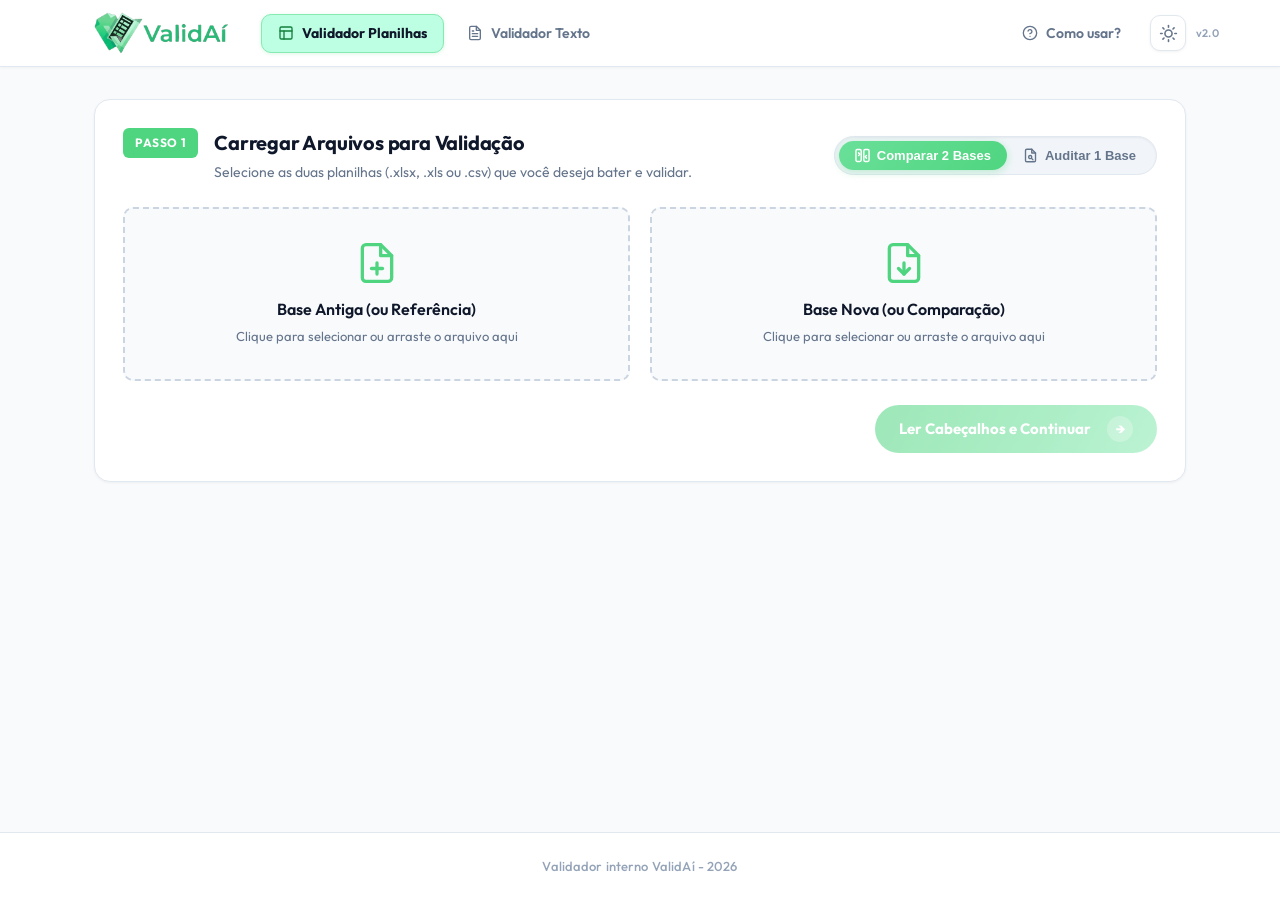
==== commit 44675b51: "adição de texto" ====
--- a/templates/index.html
+++ b/templates/index.html
@@ -9,7 +9,7 @@
     <link rel="preconnect" href="https://fonts.googleapis.com">
     <link rel="preconnect" href="https://fonts.gstatic.com" crossorigin>
     <link href="https://fonts.googleapis.com/css2?family=Montserrat:wght@400;500;600;700&family=Outfit:wght@400;500;600;700;800&family=JetBrains+Mono:wght@400;500&display=swap" rel="stylesheet">
-    <link rel="stylesheet" href="/static/css/style.css">
+    <link rel="stylesheet" href="/static/css/style.css?v=6">
     <script>
         (function() {
             try {
@@ -27,13 +27,42 @@
     <!-- Header com Navegação e Logo Oficial ValidAí -->
     <header class="navbar">
         <div class="container nav-content">
-            <div class="header-brand-center">
-                <img src="/static/images/logo.png?v=3" alt="ValidAí Logo" class="brand-logo brand-logo-light">
-                <img src="/static/images/logo-white.png?v=3" alt="ValidAí Logo" class="brand-logo brand-logo-dark">
+            <div class="header-left-group">
+                <a href="/" class="header-brand-link" title="ValidAí - Início">
+                    <img src="/static/images/logo.png?v=3" alt="ValidAí Logo" class="brand-logo brand-logo-light">
+                    <img src="/static/images/logo-white.png?v=3" alt="ValidAí Logo" class="brand-logo brand-logo-dark">
+                </a>
+                <nav class="nav-menu" aria-label="Navegação Principal">
+                    <a href="/" class="nav-menu-link active">
+                        <svg class="nav-menu-icon" width="16" height="16" viewBox="0 0 24 24" fill="none" stroke="currentColor" stroke-width="2" stroke-linecap="round" stroke-linejoin="round">
+                            <rect x="3" y="3" width="18" height="18" rx="2" ry="2"/>
+                            <line x1="3" y1="9" x2="21" y2="9"/>
+                            <line x1="9" y1="21" x2="9" y2="9"/>
+                        </svg>
+                        <span>Validador Planilhas</span>
+                    </a>
+                    <a href="/validador-texto" class="nav-menu-link">
+                        <svg class="nav-menu-icon" width="16" height="16" viewBox="0 0 24 24" fill="none" stroke="currentColor" stroke-width="2" stroke-linecap="round" stroke-linejoin="round">
+                            <path d="M14 2H6a2 2 0 0 0-2 2v16a2 2 0 0 0 2 2h12a2 2 0 0 0 2-2V8z"/>
+                            <polyline points="14 2 14 8 20 8"/>
+                            <line x1="16" y1="13" x2="8" y2="13"/>
+                            <line x1="16" y1="17" x2="8" y2="17"/>
+                            <line x1="10" y1="9" x2="8" y2="9"/>
+                        </svg>
+                        <span>Validador Texto</span>
+                    </a>
+                </nav>
             </div>
 
             <div class="header-right-actions">
-                <span class="version-tag">v2.0</span>
+                <a href="/como-usar" class="nav-menu-link" title="Guia e Ajuda">
+                    <svg class="nav-menu-icon" width="16" height="16" viewBox="0 0 24 24" fill="none" stroke="currentColor" stroke-width="2" stroke-linecap="round" stroke-linejoin="round">
+                        <circle cx="12" cy="12" r="10"/>
+                        <path d="M9.09 9a3 3 0 0 1 5.83 1c0 2-3 3-3 3"/>
+                        <line x1="12" y1="17" x2="12.01" y2="17"/>
+                    </svg>
+                    <span>Como usar?</span>
+                </a>
                 <button type="button" class="theme-toggle-btn" id="theme-toggle-btn" title="Alternar tema claro/escuro" aria-label="Alternar tema">
                     <svg class="theme-icon-svg" width="19" height="19" viewBox="0 0 24 24">
                         <defs>
@@ -56,6 +85,7 @@
                         <path class="moon-icon-path" d="M20.354 15.354A9 9 0 0 1 8.646 3.646 9.003 9.003 0 0 0 12 21a9.003 9.003 0 0 0 8.354-5.646z"/>
                     </svg>
                 </button>
+                <span class="version-tag">v2.0</span>
             </div>
         </div>
     </header>
--- a/static/css/style.css
+++ b/static/css/style.css
@@ -87,6 +87,7 @@
     transition: background-color 0.25s ease, border-color 0.25s ease;
 }
 
+html[data-theme="dark"] .navbar,
 body.dark-theme .navbar {
     background: #14151b;
     border-bottom-color: #242632;
@@ -100,27 +101,42 @@
     position: relative;
 }
 
-/* Lateral Direita: Versão + Botão de Tema */
+/* Lateral Direita: Ações, Tema e Versão */
 .header-right-actions {
     display: flex;
     align-items: center;
     gap: 12px;
     justify-content: flex-end;
+    position: relative;
 }
 
 .version-tag {
-    font-size: 13px;
+    position: absolute;
+    left: calc(100% + 10px);
+    top: 50%;
+    transform: translateY(-50%);
+    font-size: 11px;
     font-weight: 600;
     color: #94a3b8;
     background: none;
     letter-spacing: 0.02em;
     user-select: none;
     line-height: 1;
+    white-space: nowrap;
     transition: color 0.2s ease;
 }
 
+[data-theme="dark"] .version-tag,
 body.dark-theme .version-tag {
     color: #64748b;
+}
+
+@media (max-width: 1240px) {
+    .version-tag {
+        position: static;
+        transform: none;
+        order: 3;
+    }
 }
 
 /* Botão de Alternância de Tema */
@@ -198,16 +214,91 @@
     filter: none !important;
 }
 
-/* Lateral Esquerda: Logo */
-.header-brand-center {
-    display: flex;
-    align-items: center;
-    justify-content: flex-start;
-    text-align: left;
+/* Lateral Esquerda: Logo e Menu de Navegação */
+.header-left-group {
+    display: flex;
+    align-items: center;
+    gap: 32px;
+}
+
+.header-brand-link {
+    display: inline-flex;
+    align-items: center;
+    text-decoration: none;
+    line-height: 1;
+}
+
+.nav-menu {
+    display: flex;
+    align-items: center;
+    gap: 6px;
+}
+
+.nav-menu-link {
+    font-family: 'Outfit', 'Montserrat', -apple-system, sans-serif;
+    font-size: 14px;
+    font-weight: 600;
+    color: var(--text-muted);
+    text-decoration: none;
+    padding: 8px 16px;
+    border-radius: var(--radius-md);
+    transition: all 0.2s cubic-bezier(0.4, 0, 0.2, 1);
+    display: inline-flex;
+    align-items: center;
+    gap: 8px;
+    border: 1px solid transparent;
+}
+
+.nav-menu-link .nav-menu-icon {
+    transition: transform 0.2s ease, stroke 0.2s ease;
+}
+
+.nav-menu-link:hover {
+    color: var(--text-main);
+    background: rgba(79, 213, 128, 0.1);
+    border-color: rgba(79, 213, 128, 0.2);
+    transform: translateY(-1px);
+}
+
+.nav-menu-link:hover .nav-menu-icon {
+    transform: scale(1.1);
+}
+
+.nav-menu-link.active {
+    color: #0f172a;
+    background: #BCFFE2;
+    border-color: #86EAB1;
+    font-weight: 700;
+    box-shadow: 0 1px 4px rgba(79, 213, 128, 0.2);
+}
+
+.nav-menu-link.active .nav-menu-icon {
+    stroke: #15803d;
+}
+
+body.dark-theme .nav-menu-link {
+    color: #94a3af;
+}
+
+body.dark-theme .nav-menu-link:hover {
+    color: #f3f4f6;
+    background: rgba(79, 213, 128, 0.12);
+    border-color: rgba(79, 213, 128, 0.25);
+}
+
+body.dark-theme .nav-menu-link.active {
+    color: #ffffff;
+    background: rgba(79, 213, 128, 0.2);
+    border-color: rgba(79, 213, 128, 0.4);
+    box-shadow: 0 2px 8px rgba(0, 0, 0, 0.3);
+}
+
+body.dark-theme .nav-menu-link.active .nav-menu-icon {
+    stroke: #4FD580;
 }
 
 .brand-logo {
-    height: 44px;
+    height: 42px;
     width: auto;
     object-fit: contain;
     transition: transform 0.2s ease;
@@ -239,6 +330,22 @@
     .nav-content {
         flex-direction: row;
         justify-content: space-between;
+        gap: 12px;
+    }
+    .header-left-group {
+        gap: 14px;
+        flex-wrap: wrap;
+    }
+    .brand-logo {
+        height: 34px;
+    }
+    .nav-menu-link {
+        font-size: 13px;
+        padding: 6px 10px;
+        gap: 5px;
+    }
+    .nav-menu-link span {
+        font-size: 12.5px;
     }
 }
 
@@ -2389,12 +2496,14 @@
     color: #f8fafc;
 }
 
+html[data-theme="dark"] .footer,
 body.dark-theme .footer {
     background: #14151b;
     border-top-color: #242632;
     color: #64748b;
 }
 
+html[data-theme="dark"] .footer-content p,
 body.dark-theme .footer-content p {
     color: #64748b;
 }
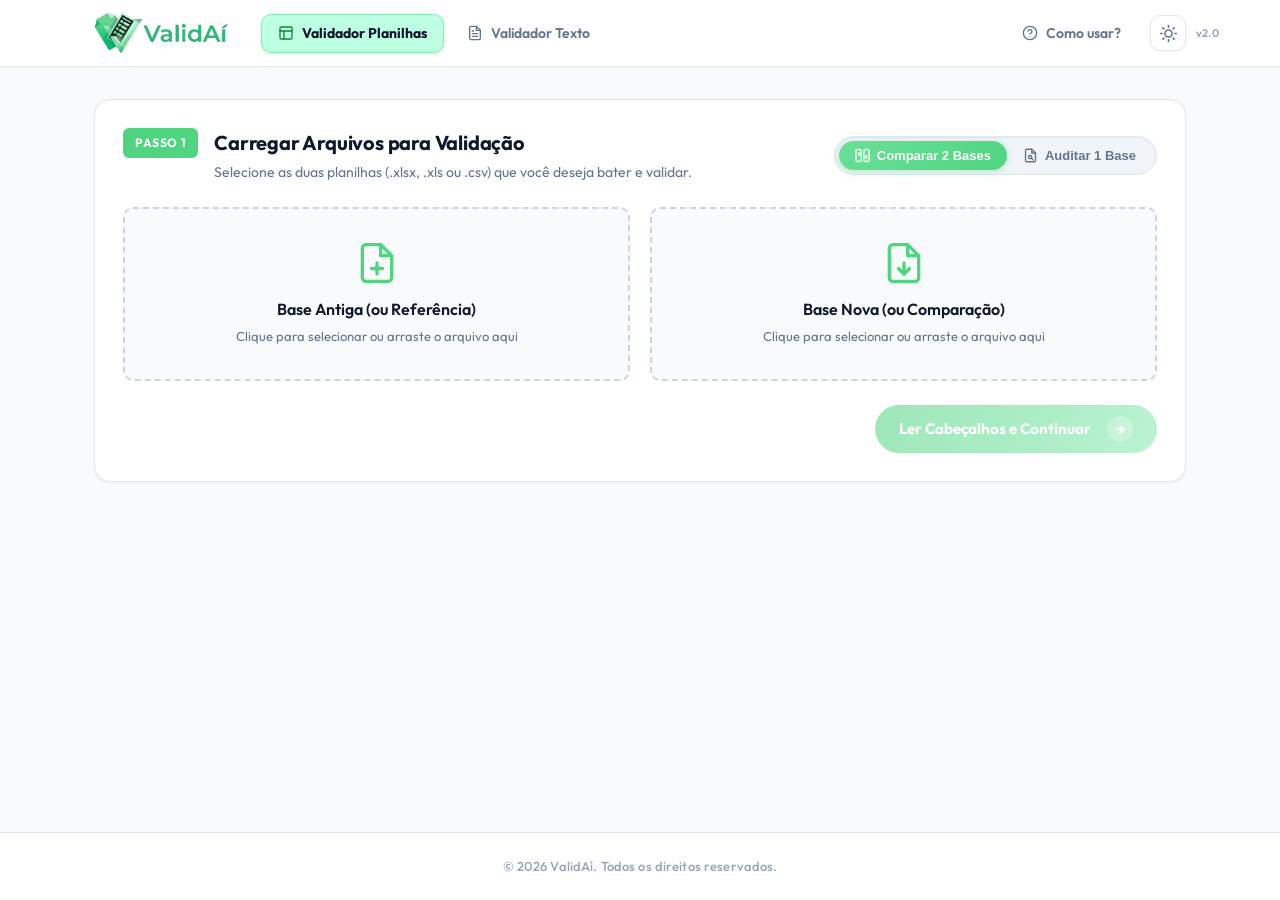
==== commit 186c53a3: "footer" ====
--- a/templates/index.html
+++ b/templates/index.html
@@ -1280,7 +1280,7 @@
 
     <footer class="footer">
         <div class="container footer-content">
-            <p>Validador interno ValidAí - 2026</p>
+            <p>&copy; 2026 ValidAí. Todos os direitos reservados.</p>
         </div>
     </footer>
 
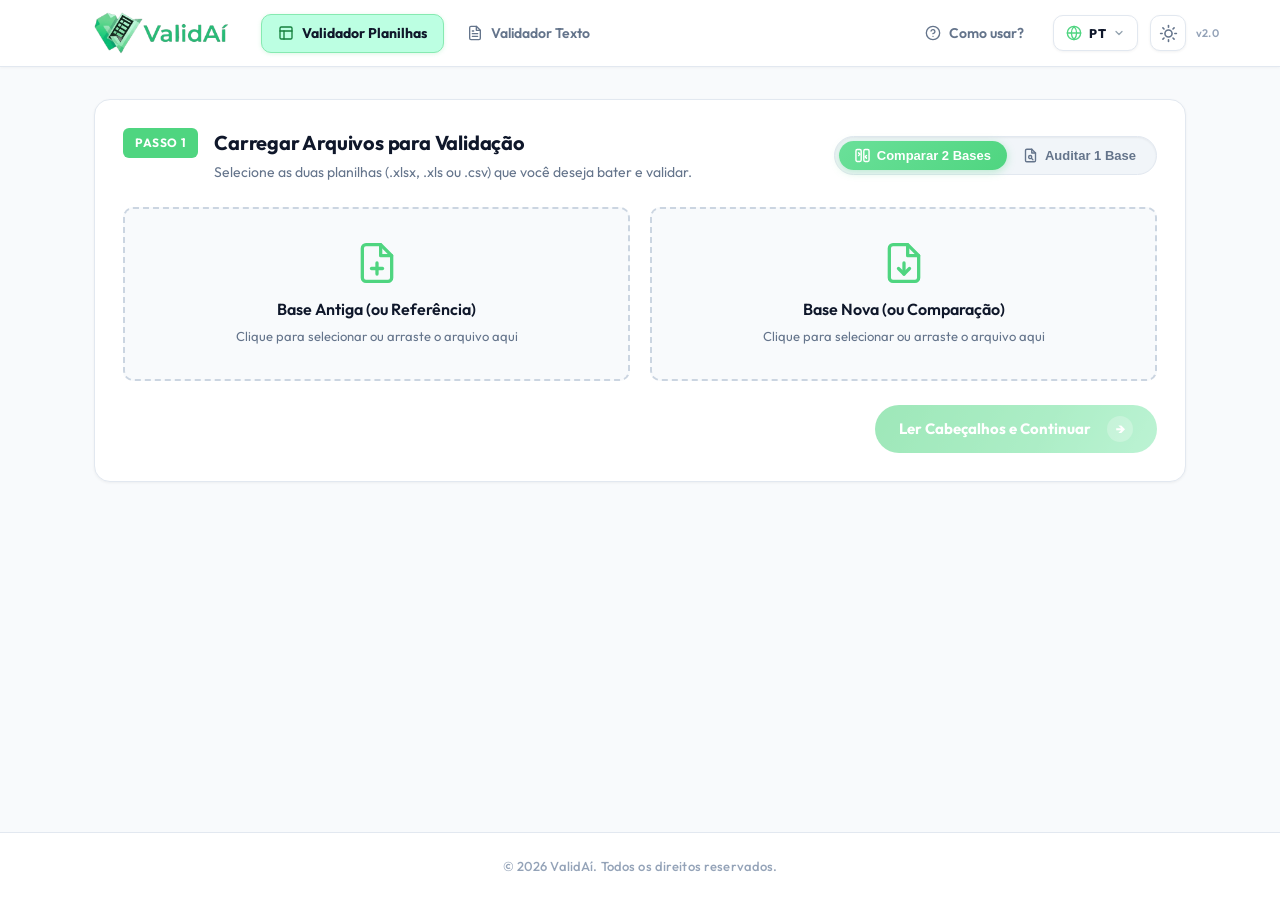
==== commit d049b2f4: "linguagem" ====
--- a/templates/index.html
+++ b/templates/index.html
@@ -3,7 +3,7 @@
 <head>
     <meta charset="UTF-8">
     <meta name="viewport" content="width=device-width, initial-scale=1.0">
-    <title>ValidAí - O seu validador</title>
+    <title data-i18n="page_title">ValidAí - O seu validador</title>
     <link rel="icon" type="image/png" href="/static/images/favicon.png?v=3">
     <link rel="shortcut icon" href="/favicon.ico?v=3">
     <link rel="preconnect" href="https://fonts.googleapis.com">
@@ -13,6 +13,8 @@
     <script>
         (function() {
             try {
+                var lang = localStorage.getItem('validai_lang') || 'pt';
+                document.documentElement.setAttribute('lang', lang);
                 var theme = localStorage.getItem('splitc_theme');
                 if (theme === 'dark') {
                     document.documentElement.setAttribute('data-theme', 'dark');
@@ -21,6 +23,7 @@
             } catch(e) {}
         })();
     </script>
+    <script src="/static/js/i18n.js?v=1"></script>
 </head>
 <body>
 
@@ -39,7 +42,7 @@
                             <line x1="3" y1="9" x2="21" y2="9"/>
                             <line x1="9" y1="21" x2="9" y2="9"/>
                         </svg>
-                        <span>Validador Planilhas</span>
+                        <span data-i18n="nav_sheets">Validador Planilhas</span>
                     </a>
                     <a href="/validador-texto" class="nav-menu-link">
                         <svg class="nav-menu-icon" width="16" height="16" viewBox="0 0 24 24" fill="none" stroke="currentColor" stroke-width="2" stroke-linecap="round" stroke-linejoin="round">
@@ -49,7 +52,7 @@
                             <line x1="16" y1="17" x2="8" y2="17"/>
                             <line x1="10" y1="9" x2="8" y2="9"/>
                         </svg>
-                        <span>Validador Texto</span>
+                        <span data-i18n="nav_text">Validador Texto</span>
                     </a>
                 </nav>
             </div>
@@ -61,9 +64,42 @@
                         <path d="M9.09 9a3 3 0 0 1 5.83 1c0 2-3 3-3 3"/>
                         <line x1="12" y1="17" x2="12.01" y2="17"/>
                     </svg>
-                    <span>Como usar?</span>
+                    <span data-i18n="nav_how_to_use">Como usar?</span>
                 </a>
-                <button type="button" class="theme-toggle-btn" id="theme-toggle-btn" title="Alternar tema claro/escuro" aria-label="Alternar tema">
+
+                <!-- Dropdown de Idiomas (PT / ES / EN) -->
+                <div class="lang-dropdown-wrapper" id="lang-dropdown-wrapper">
+                    <button type="button" class="lang-toggle-btn" id="lang-toggle-btn" aria-haspopup="true" aria-expanded="false" title="Idioma / Language">
+                        <svg class="lang-globe-icon" width="16" height="16" viewBox="0 0 24 24" fill="none" stroke="currentColor" stroke-width="2" stroke-linecap="round" stroke-linejoin="round">
+                            <circle cx="12" cy="12" r="10"/>
+                            <line x1="2" y1="12" x2="22" y2="12"/>
+                            <path d="M12 2a15.3 15.3 0 0 1 4 10 15.3 15.3 0 0 1-4 10 15.3 15.3 0 0 1-4-10 15.3 15.3 0 0 1 4-10z"/>
+                        </svg>
+                        <span class="lang-current-code" id="lang-current-code">PT</span>
+                        <svg class="lang-arrow-icon" width="12" height="12" viewBox="0 0 24 24" fill="none" stroke="currentColor" stroke-width="2.5" stroke-linecap="round" stroke-linejoin="round">
+                            <polyline points="6 9 12 15 18 9"/>
+                        </svg>
+                    </button>
+                    <div class="lang-dropdown-menu" id="lang-dropdown-menu" role="menu">
+                        <button type="button" class="lang-option active" data-lang="pt" role="menuitem">
+                            <span class="lang-flag">🇧🇷</span>
+                            <span class="lang-name">Português</span>
+                            <span class="lang-badge">PT</span>
+                        </button>
+                        <button type="button" class="lang-option" data-lang="es" role="menuitem">
+                            <span class="lang-flag">🇪🇸</span>
+                            <span class="lang-name">Español</span>
+                            <span class="lang-badge">ES</span>
+                        </button>
+                        <button type="button" class="lang-option" data-lang="en" role="menuitem">
+                            <span class="lang-flag">🇺🇸</span>
+                            <span class="lang-name">English</span>
+                            <span class="lang-badge">EN</span>
+                        </button>
+                    </div>
+                </div>
+
+                <button type="button" class="theme-toggle-btn" id="theme-toggle-btn" title="Alternar tema claro/escuro" aria-label="Alternar tema" data-i18n-title="nav_toggle_theme">
                     <svg class="theme-icon-svg" width="19" height="19" viewBox="0 0 24 24">
                         <defs>
                             <linearGradient id="theme-grad-orange" x1="0%" y1="0%" x2="0%" y2="100%">
@@ -101,10 +137,10 @@
         <section class="card step-card" id="step-upload">
             <div class="card-header card-header-with-toggle">
                 <div class="card-header-left">
-                    <div class="step-indicator">Passo 1</div>
+                    <div class="step-indicator" data-i18n="sheets_step1_badge">Passo 1</div>
                     <div>
-                        <h2>Carregar Arquivos para Validação</h2>
-                        <p class="subtext">Selecione as duas planilhas (.xlsx, .xls ou .csv) que você deseja bater e validar.</p>
+                        <h2 data-i18n="sheets_step1_title">Carregar Arquivos para Validação</h2>
+                        <p class="subtext" data-i18n="sheets_step1_desc">Selecione as duas planilhas (.xlsx, .xls ou .csv) que você deseja bater e validar.</p>
                     </div>
                 </div>
 
@@ -117,7 +153,7 @@
                             <path d="m6 12 2-2-2-2"/>
                             <path d="m18 12-2 2 2 2"/>
                         </svg>
-                        <span>Comparar 2 Bases</span>
+                        <span data-i18n="sheets_mode_dual">Comparar 2 Bases</span>
                     </button>
                     <button type="button" class="mode-btn" data-mode="single" id="btn-mode-single-1" title="Auditar colunas internas de 1 planilha">
                         <svg width="15" height="15" viewBox="0 0 24 24" fill="none" stroke="currentColor" stroke-width="2.2" stroke-linecap="round" stroke-linejoin="round">
@@ -126,7 +162,7 @@
                             <circle cx="11.5" cy="14.5" r="2.5"/>
                             <path d="m13.5 16.5 2.5 2.5"/>
                         </svg>
-                        <span>Auditar 1 Base</span>
+                        <span data-i18n="sheets_mode_single">Auditar 1 Base</span>
                     </button>
                 </div>
             </div>
@@ -144,8 +180,8 @@
                                 <line x1="9" y1="15" x2="15" y2="15"/>
                             </svg>
                         </div>
-                        <h3>Base Antiga (ou Referência)</h3>
-                        <p class="dropzone-hint">Clique para selecionar ou arraste o arquivo aqui</p>
+                        <h3 data-i18n="sheets_drop_a_title">Base Antiga (ou Referência)</h3>
+                        <p class="dropzone-hint" data-i18n="sheets_drop_a_hint">Clique para selecionar ou arraste o arquivo aqui</p>
                         <div class="file-meta" id="file-meta-a" style="display: none;">
                             <span class="filename" id="filename-a">arquivo.xlsx</span>
                             <span class="filesize" id="filesize-a">0 KB</span>
@@ -165,8 +201,8 @@
                                 <path d="m9 15 3 3 3-3"/>
                             </svg>
                         </div>
-                        <h3>Base Nova (ou Comparação)</h3>
-                        <p class="dropzone-hint">Clique para selecionar ou arraste o arquivo aqui</p>
+                        <h3 data-i18n="sheets_drop_b_title">Base Nova (ou Comparação)</h3>
+                        <p class="dropzone-hint" data-i18n="sheets_drop_b_hint">Clique para selecionar ou arraste o arquivo aqui</p>
                         <div class="file-meta" id="file-meta-b" style="display: none;">
                             <span class="filename" id="filename-b">arquivo.xlsx</span>
                             <span class="filesize" id="filesize-b">0 KB</span>
@@ -177,7 +213,7 @@
 
             <div class="action-footer">
                 <button type="button" class="btn btn-pill-gradient" id="btn-read-headers" disabled>
-                    <span class="btn-text">Ler Cabeçalhos e Continuar</span>
+                    <span class="btn-text" data-i18n="sheets_btn_read_headers">Ler Cabeçalhos e Continuar</span>
                     <span class="spinner" style="display: none;"></span>
                     <span class="btn-circle-icon">→</span>
                 </button>
@@ -187,10 +223,10 @@
         <!-- ETAPA 2: Configuração de Chaves e Tolerâncias (Oculto até ler arquivos) -->
         <section class="card step-card" id="step-config" style="display: none;">
             <div class="card-header">
-                <div class="step-indicator">Passo 2</div>
+                <div class="step-indicator" data-i18n="sheets_step2_badge">Passo 2</div>
                 <div>
-                    <h2>Definir Identificadores e Regras de Validação</h2>
-                    <p class="subtext">Escolha a coluna única que conecta os registros entre as duas planilhas.</p>
+                    <h2 data-i18n="sheets_step2_title">Definir Identificadores e Regras de Validação</h2>
+                    <p class="subtext" data-i18n="sheets_step2_desc">Escolha a coluna única que conecta os registros entre as duas planilhas.</p>
                 </div>
             </div>
 
@@ -198,12 +234,12 @@
                 <!-- Coluna da Esquerda: Chave Primária (Seletor Único) -->
                 <div class="form-group">
                     <label for="primary-key">
-                        <strong>Chave Identificadora Principal (Coluna da Esquerda) *</strong>
-                        <span class="help-text">Seletor único de referência (Ex: Matrícula, Ticket, ID, Sequencial)</span>
+                        <strong data-i18n="sheets_primary_key_label">Chave Identificadora Principal (Coluna da Esquerda) *</strong>
+                        <span class="help-text" data-i18n="sheets_primary_key_help">Seletor único de referência (Ex: Matrícula, Ticket, ID, Sequencial)</span>
                     </label>
                     <div class="select-wrapper">
                         <select id="primary-key" class="form-select">
-                            <option value="">Selecione a chave primária...</option>
+                            <option value="" data-i18n="sheets_primary_key_placeholder">Selecione a chave primária...</option>
                         </select>
                     </div>
                 </div>
@@ -211,13 +247,13 @@
                 <!-- Coluna da Direita: Seleção Múltipla de Colunas para Comparação -->
                 <div class="form-group">
                     <label>
-                        <strong>Colunas Complementares de Validação (Coluna da Direita)</strong>
-                        <span class="help-text">Selecione 1 ou mais colunas para refinar os parâmetros de comparação</span>
+                        <strong data-i18n="sheets_sec_keys_label">Colunas Complementares de Validação (Coluna da Direita)</strong>
+                        <span class="help-text" data-i18n="sheets_sec_keys_help">Selecione 1 ou mais colunas para refinar os parâmetros de comparação</span>
                     </label>
                     
                     <div class="multiselect-container" id="multiselect-container">
                         <div class="multiselect-trigger" id="sec-keys-trigger" tabindex="0">
-                            <span id="sec-keys-label">Nenhuma coluna complementar selecionada</span>
+                            <span id="sec-keys-label" data-i18n="sheets_sec_keys_none">Nenhuma coluna complementar selecionada</span>
                             <span class="multiselect-arrow">▾</span>
                         </div>
                         
@@ -227,14 +263,14 @@
                                     <circle cx="11" cy="11" r="7"/>
                                     <line x1="21" y1="21" x2="16.5" y2="16.5"/>
                                 </svg>
-                                <input type="text" id="sec-keys-search" placeholder="Filtrar colunas..." class="multiselect-search-input">
+                                <input type="text" id="sec-keys-search" placeholder="Filtrar colunas..." data-i18n-placeholder="sheets_sec_keys_search" class="multiselect-search-input">
                             </div>
                             <div class="multiselect-options" id="sec-keys-options-list">
                                 <!-- Checkboxes preenchidos dinamicamente -->
                             </div>
                             <div class="multiselect-footer">
-                                <button type="button" class="btn-link" id="btn-clear-sec-keys">Limpar seleção</button>
-                                <button type="button" class="btn btn-sm btn-pill-gradient" id="btn-close-sec-keys">Confirmar</button>
+                                <button type="button" class="btn-link" id="btn-clear-sec-keys" data-i18n="sheets_sec_keys_clear">Limpar seleção</button>
+                                <button type="button" class="btn btn-sm btn-pill-gradient" id="btn-close-sec-keys" data-i18n="sheets_sec_keys_confirm">Confirmar</button>
                             </div>
                         </div>
                         
@@ -247,7 +283,7 @@
                             <path d="M9 18h6"/>
                             <path d="M10 22h4"/>
                         </svg>
-                        <span>Se selecionar 1 coluna, ela será usada como 2º parâmetro. Se selecionar 2 ou mais, todas serão combinadas com a chave principal para formar o identificador de validação.</span>
+                        <span data-i18n="sheets_sec_keys_hint">Se selecionar 1 coluna, ela será usada como 2º parâmetro. Se selecionar 2 ou mais, todas serão combinadas com a chave principal para formar o identificador de validação.</span>
                     </p>
                 </div>
             </div>
@@ -260,39 +296,39 @@
                             <circle cx="12" cy="12" r="3"/>
                             <path d="M19.4 15a1.65 1.65 0 0 0 .33 1.82l.06.06a2 2 0 0 1 0 2.83 2 2 0 0 1-2.83 0l-.06-.06a1.65 1.65 0 0 0-1.82-.33 1.65 1.65 0 0 0-1 1.51V21a2 2 0 0 1-2 2 2 2 0 0 1-2-2v-.09A1.65 1.65 0 0 0 9 19.4a1.65 1.65 0 0 0-1.82.33l-.06.06a2 2 0 0 1-2.83 0 2 2 0 0 1 0-2.83l.06-.06a1.65 1.65 0 0 0 .33-1.82 1.65 1.65 0 0 0-1.51-1H3a2 2 0 0 1-2-2 2 2 0 0 1 2-2h.09A1.65 1.65 0 0 0 4.6 9a1.65 1.65 0 0 0-.33-1.82l-.06-.06a2 2 0 0 1 0-2.83 2 2 0 0 1 2.83 0l.06.06a1.65 1.65 0 0 0 1.82.33H9a1.65 1.65 0 0 0 1-1.51V3a2 2 0 0 1 2-2 2 2 0 0 1 2 2v.09a1.65 1.65 0 0 0 1 1.51 1.65 1.65 0 0 0 1.82-.33l.06-.06a2 2 0 0 1 2.83 0 2 2 0 0 1 0 2.83l-.06.06a1.65 1.65 0 0 0-.33 1.82V9a1.65 1.65 0 0 0 1.51 1H21a2 2 0 0 1 2 2 2 2 0 0 1-2 2h-.09a1.65 1.65 0 0 0-1.51 1z"/>
                         </svg>
-                        <span>Regras de Normalização Automática (Evita falsos positivos)</span>
+                        <span data-i18n="sheets_tolerance_title">Regras de Normalização Automática (Evita falsos positivos)</span>
                     </h4>
                 </div>
                 <div class="tolerance-options">
                     <label class="checkbox-card">
                         <input type="checkbox" id="norm-currency" checked>
                         <div>
-                            <strong>Normalizar Moedas e Números Decimais</strong>
-                            <p>Equipara "15.650,00", "15650.00", "15650" e "R$ 15.650,00".</p>
+                            <strong data-i18n="norm_currency_title">Normalizar Moedas e Números Decimais</strong>
+                            <p data-i18n="norm_currency_desc">Equipara "15.650,00", "15650.00", "15650" e "R$ 15.650,00".</p>
                         </div>
                     </label>
 
                     <label class="checkbox-card">
                         <input type="checkbox" id="norm-dates" checked>
                         <div>
-                            <strong>Normalizar Formatos de Data</strong>
-                            <p>Equipara formatos ISO ("2026-08-01"), brasileiro ("01/08/2026") e timestamps com horário zerado.</p>
+                            <strong data-i18n="norm_dates_title">Normalizar Formatos de Data</strong>
+                            <p data-i18n="norm_dates_desc">Equipara formatos ISO ("2026-08-01"), brasileiro ("01/08/2026") e timestamps com horário zerado.</p>
                         </div>
                     </label>
 
                     <label class="checkbox-card">
                         <input type="checkbox" id="norm-case" checked>
                         <div>
-                            <strong>Ignorar Diferenças de Maiúsculas/Minúsculas</strong>
-                            <p>Equipara "Ativo" com "ATIVO" ou "ativo".</p>
+                            <strong data-i18n="norm_case_title">Ignorar Diferenças de Maiúsculas/Minúsculas</strong>
+                            <p data-i18n="norm_case_desc">Equipara "Ativo" com "ATIVO" ou "ativo".</p>
                         </div>
                     </label>
 
                     <label class="checkbox-card">
                         <input type="checkbox" id="norm-trim" checked>
                         <div>
-                            <strong>Ignorar Espaços Extras no Início e Fim</strong>
-                            <p>Equipara " 12345 " com "12345" e valores vazios (NaN com "").</p>
+                            <strong data-i18n="norm_trim_title">Ignorar Espaços Extras no Início e Fim</strong>
+                            <p data-i18n="norm_trim_desc">Equipara " 12345 " com "12345" e valores vazios (NaN com "").</p>
                         </div>
                     </label>
                 </div>
@@ -308,15 +344,15 @@
                             <path d="M3 9h18"/>
                             <path d="M3 15h18"/>
                         </svg>
-                        <span>Mapeamento de Colunas (<span id="mapped-cols-count">0</span> colunas mapeadas)</span>
+                        <span><span data-i18n="sheets_mapping_title">Mapeamento de Colunas</span> (<span id="mapped-cols-count">0</span> <span data-i18n="sheets_mapping_count_suffix">colunas mapeadas</span>)</span>
                     </span>
                 </summary>
                 <div class="mapping-content">
                     <div class="mapping-toolbar">
-                        <p class="mapping-hint">O sistema associou automaticamente colunas similares. Caso alguma coluna tenha nome diferente nas duas bases, clique em <strong>"+ Adicionar Coluna"</strong> para associá-las manualmente.</p>
+                        <p class="mapping-hint" data-i18n="sheets_mapping_hint">O sistema associou automaticamente colunas similares. Caso alguma coluna tenha nome diferente nas duas bases, clique em <strong>"+ Adicionar Coluna"</strong> para associá-las manualmente.</p>
                         <div class="mapping-toolbar-actions">
                             <button type="button" class="btn btn-sm btn-pill-outline btn-add-mapping" id="btn-add-mapping" title="Adicionar novo par de colunas para correlacionar">
-                                <span class="btn-plus-icon">+</span> Adicionar Coluna
+                                <span class="btn-plus-icon">+</span> <span data-i18n="btn_add_mapping">+ Adicionar Coluna</span>
                             </button>
                         </div>
                     </div>
@@ -325,10 +361,10 @@
                         <table class="table-mapping" id="mapping-table">
                             <thead>
                                 <tr>
-                                    <th style="width: 44%;">Coluna na Base Antiga (ou Referência)</th>
+                                    <th style="width: 44%;" data-i18n="th_col_a">Coluna na Base Antiga (ou Referência)</th>
                                     <th style="width: 6%; text-align: center;"></th>
-                                    <th style="width: 44%;">Coluna na Base Nova (ou Comparação)</th>
-                                    <th style="width: 6%; text-align: center;">Remover</th>
+                                    <th style="width: 44%;" data-i18n="th_col_b">Coluna na Base Nova (ou Comparação)</th>
+                                    <th style="width: 6%; text-align: center;" data-i18n="th_remove">Remover</th>
                                 </tr>
                             </thead>
                             <tbody id="mapping-table-body">
@@ -351,7 +387,7 @@
                             <line x1="9" y1="3" x2="9" y2="21"></line>
                             <line x1="15" y1="3" x2="15" y2="21"></line>
                         </svg>
-                        <span>Restaurar Mapeamento</span>
+                        <span data-i18n="btn_restore_mapping">Restaurar Mapeamento</span>
                     </button>
                     <button type="button" class="btn btn-sm btn-clear-mapping" id="btn-clear-mapping" title="Apagar todas as colunas mapeadas e selecionar manualmente">
                         <svg class="btn-trash-icon" viewBox="0 0 24 24" fill="none" stroke="currentColor" stroke-width="2.2" stroke-linecap="round" stroke-linejoin="round">
@@ -360,12 +396,12 @@
                             <line x1="10" y1="11" x2="10" y2="17"></line>
                             <line x1="14" y1="11" x2="14" y2="17"></line>
                         </svg>
-                        <span>Limpar Mapeamentos</span>
+                        <span data-i18n="btn_clear_mapping">Limpar Mapeamentos</span>
                     </button>
                 </div>
                 <div class="action-footer-right">
                     <button type="button" class="btn btn-pill-gradient btn-lg" id="btn-run-compare">
-                        <span class="btn-text">Rodar Validação Completa</span>
+                        <span class="btn-text" data-i18n="btn_run_compare">Rodar Validação Completa</span>
                         <span class="spinner" style="display: none;"></span>
                         <span class="btn-circle-icon">→</span>
                     </button>
@@ -376,10 +412,10 @@
         <!-- ETAPA 3: Resultado da Validação -->
         <section class="card step-card" id="step-results" style="display: none;">
             <div class="card-header">
-                <div class="step-indicator">Passo 3</div>
+                <div class="step-indicator" data-i18n="sheets_step3_badge">Passo 3</div>
                 <div>
-                    <h2>Resultado da Validação</h2>
-                    <p class="subtext">Relatório consolidado e divergências célula por célula.</p>
+                    <h2 data-i18n="sheets_step3_title">Resultado da Validação</h2>
+                    <p class="subtext" data-i18n="sheets_step3_desc">Relatório consolidado e divergências célula por célula.</p>
                 </div>
             </div>
 
@@ -392,8 +428,8 @@
                     </svg>
                 </div>
                 <div class="banner-content">
-                    <h3>Excelente! As bases estão 100% IDÊNTICAS!</h3>
-                    <p id="identical-desc">Todas as linhas e colunas coincidiram perfeitamente com as regras de normalização aplicadas. Nenhuma divergência de valores foi detectada.</p>
+                    <h3 data-i18n="banner_identical_title">Excelente! As bases estão 100% IDÊNTICAS!</h3>
+                    <p id="identical-desc" data-i18n="banner_identical_desc">Todas as linhas e colunas coincidiram perfeitamente com as regras de normalização aplicadas. Nenhuma divergência de valores foi detectada.</p>
                 </div>
             </div>
 
@@ -407,57 +443,57 @@
                     </svg>
                 </div>
                 <div class="banner-content">
-                    <h3>Atenção: Foram encontradas divergências entre as planilhas!</h3>
-                    <p id="diffs-desc">Confira o resumo das divergências abaixo ou baixe a planilha Excel completa com as células pintadas.</p>
+                    <h3 data-i18n="banner_diffs_title">Atenção: Foram encontradas divergências entre as planilhas!</h3>
+                    <p id="diffs-desc" data-i18n="banner_diffs_desc">Confira o resumo das divergências abaixo ou baixe a planilha Excel completa com as células pintadas.</p>
                 </div>
             </div>
 
             <!-- Painel de KPIs / Estatísticas -->
             <div class="kpi-grid" id="kpi-grid">
                 <div class="kpi-card">
-                    <div class="kpi-label">Linhas Comparadas</div>
+                    <div class="kpi-label" data-i18n="kpi_rows_matched">Linhas Comparadas</div>
                     <div class="kpi-val" id="kpi-rows-matched">0</div>
                     <div class="kpi-sub" id="kpi-rows-total">de 0 linhas</div>
                 </div>
 
                 <div class="kpi-card" id="kpi-card-diff-rows">
-                    <div class="kpi-label">Linhas com Diferenças</div>
+                    <div class="kpi-label" data-i18n="kpi_rows_diff">Linhas com Diferenças</div>
                     <div class="kpi-val text-danger" id="kpi-rows-diff">0</div>
                     <div class="kpi-sub" id="kpi-pct-diff">0% do total</div>
                 </div>
 
                 <div class="kpi-card" id="kpi-card-diff-cells">
-                    <div class="kpi-label">Células Divergentes</div>
+                    <div class="kpi-label" data-i18n="kpi_cells_diff">Células Divergentes</div>
                     <div class="kpi-val text-danger" id="kpi-cells-diff">0</div>
-                    <div class="kpi-sub">valores com divergência</div>
+                    <div class="kpi-sub" data-i18n="kpi_cells_diff_sub">valores com divergência</div>
                 </div>
 
                 <div class="kpi-card">
-                    <div class="kpi-label">Colunas com Diferenças</div>
+                    <div class="kpi-label" data-i18n="kpi_cols_diff">Colunas com Diferenças</div>
                     <div class="kpi-val text-warning" id="kpi-cols-diff">0</div>
                     <div class="kpi-sub" id="kpi-cols-total">de 0 colunas</div>
                 </div>
 
                 <div class="kpi-card" id="kpi-card-only-a">
-                    <div class="kpi-label">Apenas na Base Antiga</div>
+                    <div class="kpi-label" data-i18n="kpi_only_a">Apenas na Base Antiga</div>
                     <div class="kpi-val text-info" id="kpi-rows-only-a">0</div>
-                    <div class="kpi-sub" id="kpi-only-a-sub">não existem em B</div>
+                    <div class="kpi-sub" id="kpi-only-a-sub" data-i18n="kpi_only_a_sub">não existem em B</div>
                 </div>
 
                 <div class="kpi-card" id="kpi-card-only-b">
-                    <div class="kpi-label">Apenas na Base Nova</div>
+                    <div class="kpi-label" data-i18n="kpi_only_b">Apenas na Base Nova</div>
                     <div class="kpi-val text-info" id="kpi-rows-only-b">0</div>
-                    <div class="kpi-sub" id="kpi-only-b-sub">não existem em A</div>
+                    <div class="kpi-sub" id="kpi-only-b-sub" data-i18n="kpi_only_b_sub">não existem em A</div>
                 </div>
             </div>
 
             <!-- Botão de Download do Relatório Excel -->
             <div class="download-section">
                 <button type="button" class="btn btn-pill-gradient btn-lg" id="btn-download-excel">
-                    <span class="btn-text">Baixar Relatório Excel (.xlsx) com Células Pintadas</span>
+                    <span class="btn-text" data-i18n="btn_download_excel">Baixar Relatório Excel (.xlsx) com Células Pintadas</span>
                     <span class="btn-circle-icon">↓</span>
                 </button>
-                <p class="download-hint">Gera um arquivo Excel formatado com resumo e marcação colorida nas células que divergiram.</p>
+                <p class="download-hint" data-i18n="download_excel_hint">Gera um arquivo Excel formatado com resumo e marcação colorida nas células que divergiram.</p>
             </div>
 
             <!-- Seção de Tags de Colunas Divergentes -->
@@ -475,7 +511,7 @@
                         <circle cx="11" cy="11" r="7"/>
                         <line x1="21" y1="21" x2="16.5" y2="16.5"/>
                     </svg>
-                    <span>Divergências Detalhadas</span>
+                    <span data-i18n="tab_diffs">Divergências Detalhadas</span>
                     <span class="tab-btn-badge" id="badge-diff-count">0</span>
                 </button>
                 <button type="button" class="result-nav-tab-btn" id="tab-btn-only-a" data-view="only-a" style="display: none;">
@@ -483,7 +519,7 @@
                         <path d="M14 2H6a2 2 0 0 0-2 2v16a2 2 0 0 0 2 2h12a2 2 0 0 0 2-2V8z"/>
                         <polyline points="14 2 14 8 20 8"/>
                     </svg>
-                    <span>Apenas na Base Antiga</span>
+                    <span data-i18n="tab_only_a">Apenas na Base Antiga</span>
                     <span class="tab-btn-badge" id="badge-only-a-count">0</span>
                 </button>
                 <button type="button" class="result-nav-tab-btn" id="tab-btn-only-b" data-view="only-b" style="display: none;">
@@ -491,7 +527,7 @@
                         <path d="M14 2H6a2 2 0 0 0-2 2v16a2 2 0 0 0 2 2h12a2 2 0 0 0 2-2V8z"/>
                         <polyline points="14 2 14 8 20 8"/>
                     </svg>
-                    <span>Apenas na Base Nova</span>
+                    <span data-i18n="tab_only_b">Apenas na Base Nova</span>
                     <span class="tab-btn-badge" id="badge-only-b-count">0</span>
                 </button>
                 <button type="button" class="result-nav-tab-btn" id="tab-btn-financial" data-view="financial" style="display: none;">
@@ -499,7 +535,7 @@
                         <line x1="12" y1="1" x2="12" y2="23"/>
                         <path d="M17 5H9.5a3.5 3.5 0 0 0 0 7h5a3.5 3.5 0 0 1 0 7H6"/>
                     </svg>
-                    <span>Sumarização Financeira dos Pares</span>
+                    <span data-i18n="tab_financial">Sumarização Financeira dos Pares</span>
                     <span class="tab-btn-badge" id="badge-fin-count">0</span>
                 </button>
             </div>
@@ -507,13 +543,13 @@
             <!-- Tabela Interativa de Diferenças -->
             <div class="diff-table-section" id="diff-table-section" style="display: none;">
                 <div class="diff-table-header">
-                    <h4>Visualização Detalhada das Divergências</h4>
+                    <h4 data-i18n="diff_table_title">Visualização Detalhada das Divergências</h4>
                     <div class="table-search input-search-wrapper">
                         <svg class="splitc-icon input-search-icon" viewBox="0 0 24 24" fill="none" stroke="currentColor" stroke-width="2" stroke-linecap="round" stroke-linejoin="round">
                             <circle cx="11" cy="11" r="7"/>
                             <line x1="21" y1="21" x2="16.5" y2="16.5"/>
                         </svg>
-                        <input type="text" id="diff-search" placeholder="Filtrar por chave ou valor..." class="search-input">
+                        <input type="text" id="diff-search" placeholder="Filtrar por chave ou valor..." data-i18n-placeholder="diff_search_placeholder" class="search-input">
                     </div>
                 </div>
 
@@ -521,12 +557,12 @@
                     <table class="table-diff" id="diff-table">
                         <thead>
                             <tr>
-                                <th>Chave Identificadora</th>
-                                <th style="text-align: center; width: 120px;">Linha</th>
-                                <th>Coluna</th>
-                                <th>Valor na Base Antiga</th>
+                                <th data-i18n="th_id_key">Chave Identificadora</th>
+                                <th style="text-align: center; width: 120px;" data-i18n="th_row">Linha</th>
+                                <th data-i18n="th_col">Coluna</th>
+                                <th data-i18n="th_val_old">Valor na Base Antiga</th>
                                 <th style="width: 30px;"></th>
-                                <th>Valor na Base Nova</th>
+                                <th data-i18n="th_val_new">Valor na Base Nova</th>
                             </tr>
                         </thead>
                         <tbody id="diff-table-body">
@@ -534,7 +570,7 @@
                         </tbody>
                     </table>
                 </div>
-                <div class="pagination-hint" id="diff-preview-hint">
+                <div class="pagination-hint" id="diff-preview-hint" data-i18n="pagination_hint">
                     Exibindo as primeiras ocorrências encontradas. Baixe o relatório Excel para a auditoria completa.
                 </div>
             </div>
@@ -636,7 +672,7 @@
 
             <div class="action-footer">
                 <button type="button" class="btn btn-pill-outline" id="btn-restart">
-                    <span class="btn-text">Fazer Nova Validação</span>
+                    <span class="btn-text" data-i18n="btn_restart">Fazer Nova Validação</span>
                     <span class="btn-circle-icon">
                         <svg width="14" height="14" viewBox="0 0 24 24" fill="none" stroke="currentColor" stroke-width="2.5" stroke-linecap="round" stroke-linejoin="round">
                             <path d="M3 12a9 9 0 1 0 9-9 9.75 9.75 0 0 0-6.74 2.74L3 8"/>
@@ -1280,7 +1316,7 @@
 
     <footer class="footer">
         <div class="container footer-content">
-            <p>&copy; 2026 ValidAí. Todos os direitos reservados.</p>
+            <p data-i18n="footer_copyright">&copy; 2026 ValidAí. Todos os direitos reservados.</p>
         </div>
     </footer>
 
@@ -1297,8 +1333,8 @@
                     </svg>
                 </div>
                 <div class="modal-header-text">
-                    <h3 id="modal-clear-title">Gerenciar Limpeza de Mapeamento</h3>
-                    <p class="modal-header-subtitle">Escolha entre limpar toda a tabela para mapear do zero ou selecionar manualmente por checkbox as colunas que deseja manter.</p>
+                    <h3 id="modal-clear-title" data-i18n="modal_clear_title">Gerenciar Limpeza de Mapeamento</h3>
+                    <p class="modal-header-subtitle" data-i18n="modal_clear_subtitle">Escolha entre limpar toda a tabela para mapear do zero ou selecionar manualmente por checkbox as colunas que deseja manter.</p>
                 </div>
                 <button type="button" class="modal-btn-close" id="btn-modal-close" title="Fechar janela">✕</button>
             </div>
@@ -1307,9 +1343,9 @@
                 <!-- Opção 1: Limpar Tudo (Modo Manual) -->
                 <div class="modal-action-card">
                     <div class="modal-action-info">
-                        <div class="modal-action-badge">Opção 1</div>
-                        <h4 class="modal-action-title">Limpar Tudo (Mapeamento Manual do Zero)</h4>
-                        <p class="modal-action-desc">Apaga todos os mapeamentos da tabela e deixa você associar coluna por coluna manualmente.</p>
+                        <div class="modal-action-badge" data-i18n="modal_opt1_badge">Opção 1</div>
+                        <h4 class="modal-action-title" data-i18n="modal_opt1_title">Limpar Tudo (Mapeamento Manual do Zero)</h4>
+                        <p class="modal-action-desc" data-i18n="modal_opt1_desc">Apaga todos os mapeamentos da tabela e deixa você associar coluna por coluna manualmente.</p>
                     </div>
                     <button type="button" class="btn btn-sm btn-modal-danger" id="btn-modal-clear-all" title="Limpar todas as colunas e mapear manualmente">
                         <svg class="btn-trash-icon" viewBox="0 0 24 24" fill="none" stroke="currentColor" stroke-width="2.2" stroke-linecap="round" stroke-linejoin="round">
@@ -1318,21 +1354,21 @@
                             <line x1="10" y1="11" x2="10" y2="17"></line>
                             <line x1="14" y1="11" x2="14" y2="17"></line>
                         </svg>
-                        <span>Limpar Tudo</span>
+                        <span data-i18n="modal_btn_clear_all">Limpar Tudo</span>
                     </button>
                 </div>
 
                 <div class="modal-divider">
-                    <span>OU SELECIONE AS COLUNAS DO MAPEAMENTO AUTOMÁTICO</span>
+                    <span data-i18n="modal_divider_or">OU SELECIONE AS COLUNAS DO MAPEAMENTO AUTOMÁTICO</span>
                 </div>
 
                 <!-- Opção 2: Seleção de Colunas por Checkbox -->
                 <div class="modal-selection-section">
                     <div class="modal-selection-header">
-                        <div class="modal-action-badge modal-badge-orange">Opção 2</div>
-                        <h4 class="modal-action-title">Manter Apenas Colunas Selecionadas</h4>
-                    </div>
-                    <p class="modal-action-desc" style="margin-bottom: 12px;">Selecione abaixo as colunas que você deseja manter mapeadas para a comparação (com o mapeamento automático padrão já associado):</p>
+                        <div class="modal-action-badge modal-badge-orange" data-i18n="modal_opt2_badge">Opção 2</div>
+                        <h4 class="modal-action-title" data-i18n="modal_opt2_title">Manter Apenas Colunas Selecionadas</h4>
+                    </div>
+                    <p class="modal-action-desc" style="margin-bottom: 12px;" data-i18n="modal_opt2_desc">Selecione abaixo as colunas que você deseja manter mapeadas para a comparação (com o mapeamento automático padrão já associado):</p>
 
                     <div class="modal-selection-toolbar">
                         <div class="modal-search-wrapper">
@@ -1340,13 +1376,13 @@
                                 <circle cx="11" cy="11" r="7"/>
                                 <line x1="21" y1="21" x2="16.5" y2="16.5"/>
                             </svg>
-                            <input type="text" id="modal-search-input" class="modal-search-input" placeholder="Pesquisar coluna..." autocomplete="off">
+                            <input type="text" id="modal-search-input" class="modal-search-input" placeholder="Pesquisar coluna..." data-i18n-placeholder="modal_search_placeholder" autocomplete="off">
                             <button type="button" id="modal-search-clear" class="modal-search-clear" style="display: none;">✕</button>
                         </div>
                         <div class="modal-selection-buttons">
-                            <button type="button" class="btn-text-action" id="btn-modal-select-all">Marcar Todas</button>
+                            <button type="button" class="btn-text-action" id="btn-modal-select-all" data-i18n="btn_select_all">Marcar Todas</button>
                             <span class="toolbar-sep">•</span>
-                            <button type="button" class="btn-text-action" id="btn-modal-deselect-all">Desmarcar Todas</button>
+                            <button type="button" class="btn-text-action" id="btn-modal-deselect-all" data-i18n="btn_unselect_all">Desmarcar Todas</button>
                         </div>
                     </div>
 
@@ -1364,7 +1400,7 @@
             </div>
 
             <div class="modal-footer">
-                <button type="button" class="btn btn-sm btn-modal-cancel" id="btn-modal-cancel">Cancelar</button>
+                <button type="button" class="btn btn-sm btn-modal-cancel" id="btn-modal-cancel" data-i18n="btn_cancel">Cancelar</button>
                 <button type="button" class="btn btn-sm btn-modal-apply" id="btn-modal-apply">
                     <svg width="15" height="15" viewBox="0 0 24 24" fill="none" stroke="currentColor" stroke-width="2.5" stroke-linecap="round" stroke-linejoin="round">
                         <polyline points="20 6 9 17 4 12"></polyline>
--- a/static/css/style.css
+++ b/static/css/style.css
@@ -139,6 +139,226 @@
     }
 }
 
+/* ==========================================================================
+   Seletor de Idioma na Header (PT / ES / EN)
+   ========================================================================== */
+.lang-dropdown-wrapper {
+    position: relative;
+    display: inline-block;
+}
+
+.lang-toggle-btn {
+    display: inline-flex;
+    align-items: center;
+    gap: 7px;
+    height: 36px;
+    padding: 0 12px;
+    border-radius: var(--radius-md);
+    background: #ffffff;
+    border: 1px solid var(--border-color);
+    color: var(--text-main);
+    font-family: inherit;
+    font-size: 13px;
+    font-weight: 700;
+    cursor: pointer;
+    box-shadow: 0 1px 3px rgba(0, 0, 0, 0.05);
+    transition: all 0.2s cubic-bezier(0.4, 0, 0.2, 1);
+    outline: none;
+    user-select: none;
+}
+
+.lang-toggle-btn:hover {
+    border-color: #cbd5e1;
+    background: #f8fafc;
+    color: #15803d;
+    transform: translateY(-1px);
+    box-shadow: 0 3px 8px rgba(0, 0, 0, 0.08);
+}
+
+.lang-toggle-btn.active,
+.lang-toggle-btn:focus-visible,
+.lang-dropdown-wrapper.open .lang-toggle-btn {
+    border-color: #4FD580;
+    box-shadow: 0 0 0 3px rgba(79, 213, 128, 0.2);
+}
+
+.lang-globe-icon {
+    stroke: #4FD580;
+    flex-shrink: 0;
+    transition: transform 0.2s ease;
+}
+
+.lang-toggle-btn:hover .lang-globe-icon {
+    transform: rotate(15deg);
+}
+
+.lang-current-code {
+    font-weight: 800;
+    letter-spacing: 0.04em;
+    font-size: 12.5px;
+    color: var(--text-main);
+}
+
+.lang-arrow-icon {
+    stroke: #94a3af;
+    transition: transform 0.2s ease;
+    flex-shrink: 0;
+}
+
+.lang-dropdown-wrapper.open .lang-arrow-icon {
+    transform: rotate(180deg);
+}
+
+.lang-dropdown-menu {
+    position: absolute;
+    top: calc(100% + 6px);
+    right: 0;
+    min-width: 175px;
+    background: #ffffff;
+    border: 1px solid var(--border-color);
+    border-radius: var(--radius-md);
+    box-shadow: 0 10px 25px -3px rgba(0, 0, 0, 0.12), 0 4px 6px -2px rgba(0, 0, 0, 0.05);
+    padding: 6px;
+    display: none;
+    flex-direction: column;
+    gap: 3px;
+    z-index: 100;
+    animation: fadeInLang 0.15s ease;
+}
+
+.lang-dropdown-wrapper.open .lang-dropdown-menu {
+    display: flex;
+}
+
+@keyframes fadeInLang {
+    from {
+        opacity: 0;
+        transform: translateY(-4px);
+    }
+    to {
+        opacity: 1;
+        transform: translateY(0);
+    }
+}
+
+.lang-option {
+    display: flex;
+    align-items: center;
+    gap: 10px;
+    padding: 8px 12px;
+    border-radius: var(--radius-sm);
+    border: none;
+    background: transparent;
+    color: var(--text-main);
+    font-family: inherit;
+    font-size: 13px;
+    font-weight: 600;
+    cursor: pointer;
+    text-align: left;
+    width: 100%;
+    transition: all 0.15s ease;
+}
+
+.lang-option:hover {
+    background: #f1f5f9;
+    color: #15803d;
+}
+
+.lang-option.active {
+    background: #BCFFE2;
+    color: #0f172a;
+    font-weight: 700;
+}
+
+.lang-option.active .lang-badge {
+    background: #4FD580;
+    color: #ffffff;
+}
+
+.lang-flag {
+    font-size: 15px;
+    line-height: 1;
+}
+
+.lang-name {
+    flex: 1;
+}
+
+.lang-badge {
+    font-size: 11px;
+    font-weight: 800;
+    padding: 2px 6px;
+    border-radius: 4px;
+    background: #f1f5f9;
+    color: #64748b;
+    letter-spacing: 0.03em;
+}
+
+/* Modo Escuro */
+[data-theme="dark"] .lang-toggle-btn,
+body.dark-theme .lang-toggle-btn {
+    background: #17181f;
+    border-color: #2d313e;
+    color: #f3f4f6;
+    box-shadow: none;
+}
+
+[data-theme="dark"] .lang-toggle-btn:hover,
+body.dark-theme .lang-toggle-btn:hover {
+    background: #222530;
+    border-color: #474b60;
+    color: #ffffff;
+}
+
+[data-theme="dark"] .lang-current-code,
+body.dark-theme .lang-current-code {
+    color: #f3f4f6;
+}
+
+[data-theme="dark"] .lang-toggle-btn.active,
+body.dark-theme .lang-toggle-btn.active,
+[data-theme="dark"] .lang-dropdown-wrapper.open .lang-toggle-btn,
+body.dark-theme .lang-dropdown-wrapper.open .lang-toggle-btn {
+    border-color: #4FD580;
+    box-shadow: 0 0 0 3px rgba(79, 213, 128, 0.25);
+}
+
+[data-theme="dark"] .lang-dropdown-menu,
+body.dark-theme .lang-dropdown-menu {
+    background: #17181f;
+    border-color: #272a36;
+    box-shadow: 0 10px 30px rgba(0, 0, 0, 0.6);
+}
+
+[data-theme="dark"] .lang-option,
+body.dark-theme .lang-option {
+    color: #cbd5e1;
+}
+
+[data-theme="dark"] .lang-option:hover,
+body.dark-theme .lang-option:hover {
+    background: #232634;
+    color: #ffffff;
+}
+
+[data-theme="dark"] .lang-option.active,
+body.dark-theme .lang-option.active {
+    background: rgba(79, 213, 128, 0.2);
+    color: #6AE099;
+}
+
+[data-theme="dark"] .lang-option.active .lang-badge,
+body.dark-theme .lang-option.active .lang-badge {
+    background: #4FD580;
+    color: #0B1F13;
+}
+
+[data-theme="dark"] .lang-badge,
+body.dark-theme .lang-badge {
+    background: #202330;
+    color: #94a3af;
+}
+
 /* Botão de Alternância de Tema */
 .theme-toggle-btn {
     display: inline-flex;
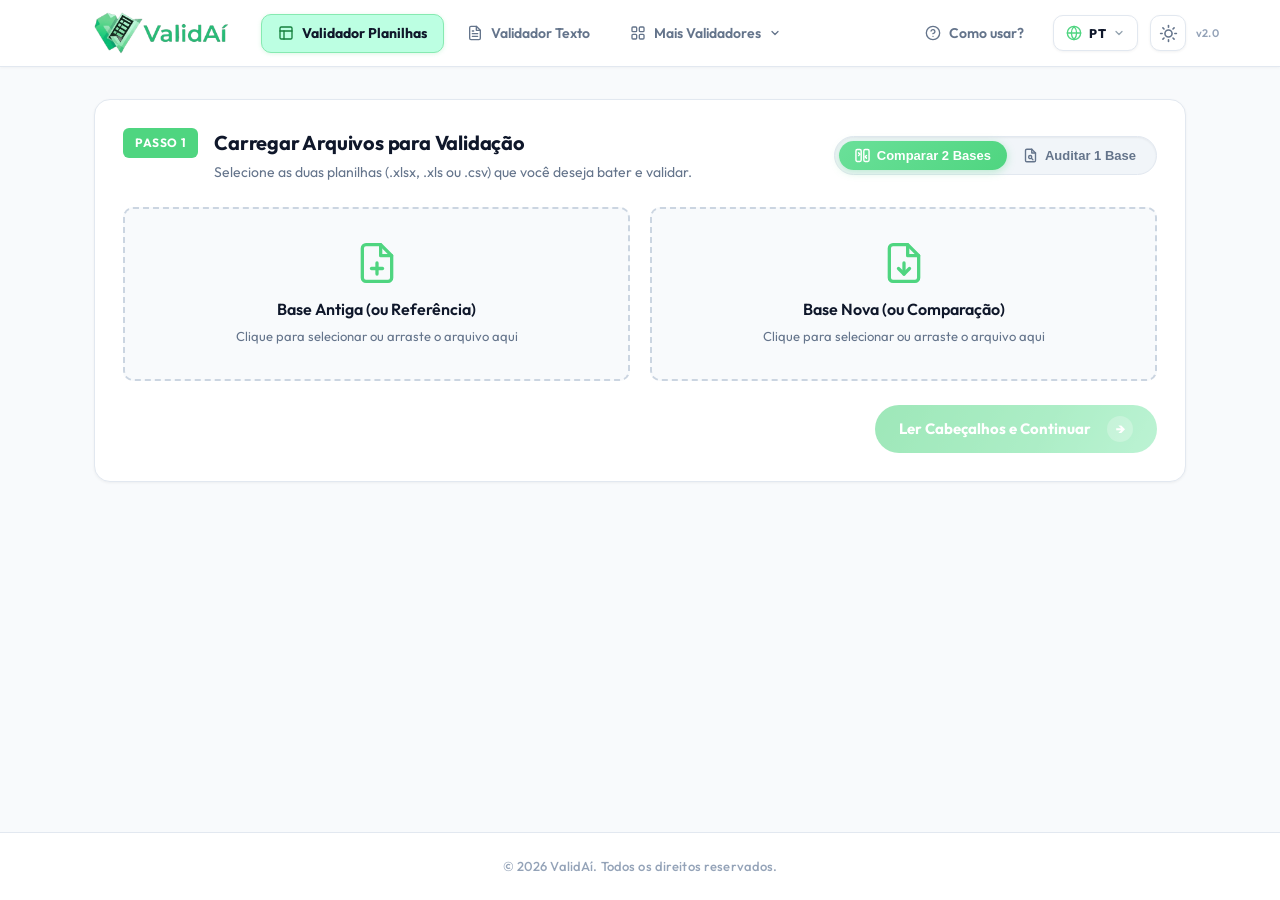
==== commit c370addc: "higienizador de cpf" ====
--- a/templates/index.html
+++ b/templates/index.html
@@ -54,6 +54,115 @@
                         </svg>
                         <span data-i18n="nav_text">Validador Texto</span>
                     </a>
+
+                    <!-- Menu Dropdown: Mais Validadores -->
+                    <div class="nav-dropdown-wrapper" id="nav-solutions-dropdown">
+                        <button type="button" class="nav-menu-link nav-dropdown-btn" id="nav-solutions-btn" aria-haspopup="true" aria-expanded="false" title="Mais Validadores">
+                            <svg class="nav-menu-icon" width="16" height="16" viewBox="0 0 24 24" fill="none" stroke="currentColor" stroke-width="2" stroke-linecap="round" stroke-linejoin="round">
+                                <rect x="3" y="3" width="7" height="7" rx="1.5"/>
+                                <rect x="14" y="3" width="7" height="7" rx="1.5"/>
+                                <rect x="14" y="14" width="7" height="7" rx="1.5"/>
+                                <rect x="3" y="14" width="7" height="7" rx="1.5"/>
+                            </svg>
+                            <span data-i18n="nav_solutions">Mais Validadores</span>
+                            <svg class="nav-dropdown-chevron" width="12" height="12" viewBox="0 0 24 24" fill="none" stroke="currentColor" stroke-width="2.5" stroke-linecap="round" stroke-linejoin="round">
+                                <polyline points="6 9 12 15 18 9"/>
+                            </svg>
+                        </button>
+                        <div class="nav-dropdown-menu" id="nav-solutions-menu" role="menu" aria-label="Mais Validadores">
+                            <!-- 1. Higienizador de Cadastros -->
+                            <a href="/validador-cadastros" class="nav-dropdown-item" role="menuitem">
+                                <div class="nav-dropdown-item-icon">
+                                    <svg width="18" height="18" viewBox="0 0 24 24" fill="none" stroke="currentColor" stroke-width="2" stroke-linecap="round" stroke-linejoin="round">
+                                        <path d="M16 21v-2a4 4 0 0 0-4-4H6a4 4 0 0 0-4 4v2"/>
+                                        <circle cx="9" cy="7" r="4"/>
+                                        <polyline points="16 11 18 13 22 9"/>
+                                    </svg>
+                                </div>
+                                <div class="nav-dropdown-item-content">
+                                    <div class="nav-dropdown-item-header">
+                                        <span class="nav-dropdown-item-title" data-i18n="module_cadastros_title">Higienizador de Cadastros</span>
+                                        <span class="nav-dropdown-item-badge new-badge" data-i18n="badge_new">Novo</span>
+                                    </div>
+                                    <span class="nav-dropdown-item-subtitle" data-i18n="module_cadastros_sub">Validação de CPF/CNPJ, e-mails e duplicados</span>
+                                </div>
+                            </a>
+
+                            <!-- 2. Conciliador de Notas Fiscais (XML) -->
+                            <a href="/validador-xml" class="nav-dropdown-item" role="menuitem" data-upcoming="true">
+                                <div class="nav-dropdown-item-icon">
+                                    <svg width="18" height="18" viewBox="0 0 24 24" fill="none" stroke="currentColor" stroke-width="2" stroke-linecap="round" stroke-linejoin="round">
+                                        <path d="M14 2H6a2 2 0 0 0-2 2v16a2 2 0 0 0 2 2h12a2 2 0 0 0 2-2V8z"/>
+                                        <polyline points="14 2 14 8 20 8"/>
+                                        <polyline points="9 15 7 13 9 11"/>
+                                        <polyline points="15 15 17 13 15 11"/>
+                                    </svg>
+                                </div>
+                                <div class="nav-dropdown-item-content">
+                                    <div class="nav-dropdown-item-header">
+                                        <span class="nav-dropdown-item-title" data-i18n="module_xml_title">Conciliador de Notas Fiscais (XML)</span>
+                                        <span class="nav-dropdown-item-badge" data-i18n="badge_coming_soon">Em breve</span>
+                                    </div>
+                                    <span class="nav-dropdown-item-subtitle" data-i18n="module_xml_sub">Cruzamento de XMLs (NFe/NFSe) vs. Excel</span>
+                                </div>
+                            </a>
+
+                            <!-- 3. Conciliação de Taxas e Extratos (.OFX) -->
+                            <a href="/conciliador-taxas" class="nav-dropdown-item" role="menuitem" data-upcoming="true">
+                                <div class="nav-dropdown-item-icon">
+                                    <svg width="18" height="18" viewBox="0 0 24 24" fill="none" stroke="currentColor" stroke-width="2" stroke-linecap="round" stroke-linejoin="round">
+                                        <rect x="2" y="5" width="20" height="14" rx="2"/>
+                                        <line x1="2" y1="10" x2="22" y2="10"/>
+                                        <circle cx="7" cy="15" r="1.5"/>
+                                        <line x1="12" y1="15" x2="17" y2="15"/>
+                                    </svg>
+                                </div>
+                                <div class="nav-dropdown-item-content">
+                                    <div class="nav-dropdown-item-header">
+                                        <span class="nav-dropdown-item-title" data-i18n="module_ofx_title">Conciliação de Taxas e Extratos (.OFX)</span>
+                                        <span class="nav-dropdown-item-badge" data-i18n="badge_coming_soon">Em breve</span>
+                                    </div>
+                                    <span class="nav-dropdown-item-subtitle" data-i18n="module_ofx_sub">Auditoria de maquininhas, PIX e marketplaces</span>
+                                </div>
+                            </a>
+
+                            <!-- 4. Auditoria de Folha e RH -->
+                            <a href="/auditoria-rh" class="nav-dropdown-item" role="menuitem" data-upcoming="true">
+                                <div class="nav-dropdown-item-icon">
+                                    <svg width="18" height="18" viewBox="0 0 24 24" fill="none" stroke="currentColor" stroke-width="2" stroke-linecap="round" stroke-linejoin="round">
+                                        <rect x="2" y="7" width="20" height="14" rx="2"/>
+                                        <path d="M16 21V5a2 2 0 0 0-2-2h-4a2 2 0 0 0-2 2v16"/>
+                                        <circle cx="12" cy="12" r="2"/>
+                                    </svg>
+                                </div>
+                                <div class="nav-dropdown-item-content">
+                                    <div class="nav-dropdown-item-header">
+                                        <span class="nav-dropdown-item-title" data-i18n="module_rh_title">Auditoria de Folha e RH</span>
+                                        <span class="nav-dropdown-item-badge" data-i18n="badge_coming_soon">Em breve</span>
+                                    </div>
+                                    <span class="nav-dropdown-item-subtitle" data-i18n="module_rh_sub">Batimento de folha de pagamento e benefícios</span>
+                                </div>
+                            </a>
+
+                            <!-- 5. Comparador de JSON / APIs -->
+                            <a href="/validador-json" class="nav-dropdown-item" role="menuitem" data-upcoming="true">
+                                <div class="nav-dropdown-item-icon">
+                                    <svg width="18" height="18" viewBox="0 0 24 24" fill="none" stroke="currentColor" stroke-width="2" stroke-linecap="round" stroke-linejoin="round">
+                                        <polyline points="16 18 22 12 16 6"/>
+                                        <polyline points="8 6 2 12 8 18"/>
+                                        <line x1="14" y1="4" x2="10" y2="20"/>
+                                    </svg>
+                                </div>
+                                <div class="nav-dropdown-item-content">
+                                    <div class="nav-dropdown-item-header">
+                                        <span class="nav-dropdown-item-title" data-i18n="module_json_title">Comparador de JSON / APIs</span>
+                                        <span class="nav-dropdown-item-badge" data-i18n="badge_coming_soon">Em breve</span>
+                                    </div>
+                                    <span class="nav-dropdown-item-subtitle" data-i18n="module_json_sub">Diferenças estruturais entre payloads e objetos</span>
+                                </div>
+                            </a>
+                        </div>
+                    </div>
                 </nav>
             </div>
 
--- a/static/css/style.css
+++ b/static/css/style.css
@@ -517,6 +517,329 @@
     stroke: #4FD580;
 }
 
+/* ==========================================================================
+   Menu Dropdown de Soluções / Mais Validadores no Header
+   ========================================================================== */
+.nav-dropdown-wrapper {
+    position: relative;
+    display: inline-flex;
+    align-items: center;
+}
+
+.nav-dropdown-btn {
+    background: transparent;
+    border: 1px solid transparent;
+    cursor: pointer;
+    font-family: inherit;
+    text-align: left;
+    white-space: nowrap;
+    line-height: inherit;
+    user-select: none;
+}
+
+.nav-dropdown-chevron {
+    stroke: var(--text-muted);
+    transition: transform 0.25s cubic-bezier(0.4, 0, 0.2, 1), stroke 0.2s ease;
+    flex-shrink: 0;
+}
+
+.nav-dropdown-wrapper:hover .nav-dropdown-chevron,
+.nav-dropdown-wrapper:focus-within .nav-dropdown-chevron,
+.nav-dropdown-wrapper.open .nav-dropdown-chevron {
+    transform: rotate(180deg);
+    stroke: #4FD580;
+}
+
+/* Card Flutuante */
+.nav-dropdown-menu {
+    position: absolute;
+    top: calc(100% + 8px);
+    left: 0;
+    width: 390px;
+    background: #ffffff;
+    border: 1px solid var(--border-color);
+    border-radius: var(--radius-lg);
+    box-shadow: 0 16px 38px -6px rgba(15, 23, 42, 0.14), 0 4px 12px -2px rgba(15, 23, 42, 0.06);
+    padding: 8px;
+    display: flex;
+    flex-direction: column;
+    gap: 4px;
+    z-index: 1050;
+    opacity: 0;
+    visibility: hidden;
+    transform: translateY(-8px);
+    pointer-events: none;
+    transition: opacity 0.22s cubic-bezier(0.4, 0, 0.2, 1), 
+                transform 0.22s cubic-bezier(0.4, 0, 0.2, 1), 
+                visibility 0.22s ease;
+}
+
+/* Ponte Invisível (Hit-area estendida para navegação fluida sem fechar o menu) */
+.nav-dropdown-menu::before {
+    content: '';
+    position: absolute;
+    top: -12px;
+    left: 0;
+    right: 0;
+    height: 12px;
+    background: transparent;
+}
+
+/* Abertura Suave no Desktop (Hover e Focus-within) */
+@media (hover: hover) and (pointer: fine) {
+    .nav-dropdown-wrapper:hover .nav-dropdown-menu,
+    .nav-dropdown-wrapper:focus-within .nav-dropdown-menu {
+        opacity: 1;
+        visibility: visible;
+        transform: translateY(0);
+        pointer-events: auto;
+    }
+
+    .nav-dropdown-wrapper:hover .nav-dropdown-btn,
+    .nav-dropdown-wrapper:focus-within .nav-dropdown-btn {
+        color: var(--text-main);
+        background: rgba(79, 213, 128, 0.1);
+        border-color: rgba(79, 213, 128, 0.2);
+    }
+}
+
+/* Abertura Explícita (Clique / Mobile / Acessibilidade) */
+.nav-dropdown-wrapper.open .nav-dropdown-menu {
+    opacity: 1;
+    visibility: visible;
+    transform: translateY(0);
+    pointer-events: auto;
+}
+
+.nav-dropdown-wrapper.open .nav-dropdown-btn {
+    color: var(--text-main);
+    background: rgba(79, 213, 128, 0.14);
+    border-color: rgba(79, 213, 128, 0.3);
+}
+
+/* Itens da Lista */
+.nav-dropdown-item {
+    display: flex;
+    align-items: center;
+    gap: 12px;
+    padding: 10px 12px;
+    border-radius: var(--radius-md);
+    text-decoration: none;
+    transition: all 0.2s cubic-bezier(0.4, 0, 0.2, 1);
+    color: inherit;
+    position: relative;
+    border: 1px solid transparent;
+}
+
+.nav-dropdown-item:hover {
+    background: #f8fafc;
+    border-color: #f1f5f9;
+    transform: translateX(3px);
+}
+
+.nav-dropdown-item-icon {
+    width: 38px;
+    height: 38px;
+    border-radius: 9px;
+    background: rgba(79, 213, 128, 0.12);
+    color: #15803d;
+    display: flex;
+    align-items: center;
+    justify-content: center;
+    flex-shrink: 0;
+    transition: all 0.2s ease;
+}
+
+.nav-dropdown-item:hover .nav-dropdown-item-icon {
+    background: #4FD580;
+    color: #0b1f13;
+    transform: scale(1.05);
+    box-shadow: 0 4px 10px rgba(79, 213, 128, 0.28);
+}
+
+.nav-dropdown-item-content {
+    display: flex;
+    flex-direction: column;
+    gap: 2px;
+    flex: 1;
+    min-width: 0;
+}
+
+.nav-dropdown-item-header {
+    display: flex;
+    align-items: center;
+    justify-content: space-between;
+    gap: 8px;
+}
+
+.nav-dropdown-item-title {
+    font-family: 'Outfit', 'Montserrat', -apple-system, sans-serif;
+    font-size: 13.5px;
+    font-weight: 700;
+    color: var(--text-main);
+    line-height: 1.25;
+    transition: color 0.15s ease;
+}
+
+.nav-dropdown-item:hover .nav-dropdown-item-title {
+    color: #15803d;
+}
+
+.nav-dropdown-item-subtitle {
+    font-size: 11.5px;
+    color: var(--text-muted);
+    line-height: 1.35;
+    white-space: nowrap;
+    overflow: hidden;
+    text-overflow: ellipsis;
+}
+
+.nav-dropdown-item-badge.new-badge {
+    background: #4FD580;
+    color: #052e16;
+    font-weight: 800;
+}
+
+.nav-dropdown-item-badge.current-badge {
+    background: rgba(59, 130, 246, 0.15);
+    color: #2563eb;
+    font-weight: 800;
+}
+
+html[data-theme="dark"] .nav-dropdown-item-badge.new-badge,
+body.dark-theme .nav-dropdown-item-badge.new-badge {
+    background: #4FD580;
+    color: #052e16;
+}
+
+html[data-theme="dark"] .nav-dropdown-item-badge.current-badge,
+body.dark-theme .nav-dropdown-item-badge.current-badge {
+    background: rgba(96, 165, 250, 0.22);
+    color: #93c5fd;
+}
+
+.nav-dropdown-item-badge {
+    font-size: 10px;
+    font-weight: 700;
+    padding: 2px 7px;
+    border-radius: 12px;
+    background: rgba(79, 213, 128, 0.14);
+    color: #15803d;
+    letter-spacing: 0.02em;
+    white-space: nowrap;
+    line-height: 1.2;
+    flex-shrink: 0;
+    text-transform: uppercase;
+}
+
+/* Suporte a Modo Escuro */
+html[data-theme="dark"] .nav-dropdown-menu,
+body.dark-theme .nav-dropdown-menu {
+    background: #17181f;
+    border-color: #272a36;
+    box-shadow: 0 20px 44px rgba(0, 0, 0, 0.65), 0 0 0 1px rgba(255, 255, 255, 0.04);
+}
+
+html[data-theme="dark"] .nav-dropdown-item:hover,
+body.dark-theme .nav-dropdown-item:hover {
+    background: #202330;
+    border-color: #2d3142;
+}
+
+html[data-theme="dark"] .nav-dropdown-item-icon,
+body.dark-theme .nav-dropdown-item-icon {
+    background: rgba(79, 213, 128, 0.12);
+    color: #4FD580;
+}
+
+html[data-theme="dark"] .nav-dropdown-item:hover .nav-dropdown-item-icon,
+body.dark-theme .nav-dropdown-item:hover .nav-dropdown-item-icon {
+    background: #4FD580;
+    color: #0b1f13;
+    box-shadow: 0 4px 12px rgba(79, 213, 128, 0.35);
+}
+
+html[data-theme="dark"] .nav-dropdown-item-title,
+body.dark-theme .nav-dropdown-item-title {
+    color: #f3f4f6;
+}
+
+html[data-theme="dark"] .nav-dropdown-item:hover .nav-dropdown-item-title,
+body.dark-theme .nav-dropdown-item:hover .nav-dropdown-item-title {
+    color: #6AE099;
+}
+
+html[data-theme="dark"] .nav-dropdown-item-subtitle,
+body.dark-theme .nav-dropdown-item-subtitle {
+    color: #9ca3af;
+}
+
+html[data-theme="dark"] .nav-dropdown-item-badge,
+body.dark-theme .nav-dropdown-item-badge {
+    background: rgba(79, 213, 128, 0.18);
+    color: #4FD580;
+}
+
+html[data-theme="dark"] .nav-dropdown-wrapper:hover .nav-dropdown-btn,
+html[data-theme="dark"] .nav-dropdown-wrapper:focus-within .nav-dropdown-btn,
+html[data-theme="dark"] .nav-dropdown-wrapper.open .nav-dropdown-btn,
+body.dark-theme .nav-dropdown-wrapper:hover .nav-dropdown-btn,
+body.dark-theme .nav-dropdown-wrapper:focus-within .nav-dropdown-btn,
+body.dark-theme .nav-dropdown-wrapper.open .nav-dropdown-btn {
+    color: #f3f4f6;
+    background: rgba(79, 213, 128, 0.14);
+    border-color: rgba(79, 213, 128, 0.3);
+}
+
+/* Toast de Notificação de Módulo em Breve */
+.validai-upcoming-toast {
+    position: fixed;
+    top: 24px;
+    right: 24px;
+    z-index: 9999;
+    background: #ffffff;
+    border: 1px solid var(--border-color);
+    border-left: 4px solid #4FD580;
+    border-radius: var(--radius-md);
+    box-shadow: 0 12px 30px rgba(0, 0, 0, 0.15);
+    padding: 12px 18px;
+    max-width: 420px;
+    opacity: 0;
+    visibility: hidden;
+    transform: translateY(-10px);
+    transition: all 0.25s cubic-bezier(0.4, 0, 0.2, 1);
+    pointer-events: none;
+}
+
+.validai-upcoming-toast.show {
+    opacity: 1;
+    visibility: visible;
+    transform: translateY(0);
+    pointer-events: auto;
+}
+
+.validai-toast-content {
+    display: flex;
+    align-items: center;
+    gap: 12px;
+    font-size: 13.5px;
+    font-weight: 600;
+    color: var(--text-main);
+    line-height: 1.4;
+}
+
+html[data-theme="dark"] .validai-upcoming-toast,
+body.dark-theme .validai-upcoming-toast {
+    background: #1a1c24;
+    border-color: #2e3240;
+    box-shadow: 0 16px 36px rgba(0, 0, 0, 0.6);
+}
+
+html[data-theme="dark"] .validai-toast-content,
+body.dark-theme .validai-toast-content {
+    color: #f3f4f6;
+}
+
 .brand-logo {
     height: 42px;
     width: auto;
@@ -566,6 +889,19 @@
     }
     .nav-menu-link span {
         font-size: 12.5px;
+    }
+    .nav-dropdown-menu {
+        position: fixed;
+        top: 64px;
+        left: 16px;
+        right: 16px;
+        width: auto;
+        max-width: none;
+        max-height: calc(100vh - 80px);
+        overflow-y: auto;
+    }
+    .nav-dropdown-item-subtitle {
+        white-space: normal;
     }
 }
 
@@ -1792,12 +2128,36 @@
     margin-top: 4px;
 }
 
+.text-success {
+    color: var(--success-text);
+}
+
+body.dark-theme .text-success {
+    color: #4ade80;
+}
+
 .text-danger {
     color: var(--danger);
 }
 
+body.dark-theme .text-danger {
+    color: #f87171;
+}
+
 .text-warning {
     color: var(--warning);
+}
+
+body.dark-theme .text-warning {
+    color: #fbbf24;
+}
+
+.text-orange {
+    color: #ea580c;
+}
+
+body.dark-theme .text-orange {
+    color: #fb923c;
 }
 
 .text-info {
@@ -1835,6 +2195,222 @@
     font-size: 13px;
     color: #166534;
     margin-top: 8px;
+}
+
+/* ==========================================================================
+   Alert Boxes / Caixas de Mensagem em Destaque
+   ========================================================================== */
+.alert-box {
+    display: flex;
+    align-items: flex-start;
+    gap: 14px;
+    padding: 16px 20px;
+    border-radius: var(--radius-md);
+    margin-bottom: 20px;
+    font-size: 13.5px;
+    line-height: 1.5;
+    transition: all 0.25s ease;
+}
+
+.alert-box.alert-error {
+    background: #fef2f2;
+    border: 1.5px solid #f87171;
+    color: #991b1b;
+    box-shadow: 0 4px 14px rgba(239, 68, 68, 0.1);
+}
+
+.alert-box.alert-error .alert-icon-wrapper {
+    color: #dc2626;
+    flex-shrink: 0;
+    margin-top: 1px;
+    display: flex;
+    align-items: center;
+}
+
+.alert-box.alert-error .alert-icon-wrapper svg {
+    stroke: #dc2626;
+}
+
+.alert-box-content {
+    flex: 1;
+}
+
+.alert-box.alert-error .alert-title {
+    display: block;
+    font-size: 14.5px;
+    font-weight: 700;
+    color: #7f1d1d;
+    margin-bottom: 4px;
+}
+
+.alert-box.alert-error .alert-desc {
+    margin: 0;
+    color: #991b1b;
+    font-size: 13.5px;
+}
+
+.alert-box.alert-error .alert-desc strong {
+    color: #7f1d1d;
+    font-weight: 700;
+}
+
+.alert-box-close {
+    background: transparent;
+    border: none;
+    font-size: 22px;
+    line-height: 1;
+    cursor: pointer;
+    color: #991b1b;
+    padding: 0 4px;
+    opacity: 0.6;
+    transition: opacity 0.15s ease, transform 0.15s ease;
+    align-self: flex-start;
+}
+
+.alert-box-close:hover {
+    opacity: 1;
+    transform: scale(1.1);
+}
+
+/* Suporte a Tema Escuro para Alertas */
+body.dark-theme .alert-box.alert-error {
+    background: rgba(239, 68, 68, 0.12);
+    border-color: rgba(239, 68, 68, 0.4);
+    color: #fca5a5;
+    box-shadow: 0 4px 18px rgba(0, 0, 0, 0.35);
+}
+
+body.dark-theme .alert-box.alert-error .alert-icon-wrapper svg {
+    stroke: #f87171;
+}
+
+body.dark-theme .alert-box.alert-error .alert-title {
+    color: #fee2e2;
+}
+
+body.dark-theme .alert-box.alert-error .alert-desc {
+    color: #fca5a5;
+}
+
+body.dark-theme .alert-box.alert-error .alert-desc strong {
+    color: #ffffff;
+}
+
+body.dark-theme .alert-box-close {
+    color: #fca5a5;
+}
+
+/* Layout do Mapeamento de Cadastros: 60% Colunas + 40% Duplicados Empilhados */
+.mapping-main-row {
+    display: grid;
+    grid-template-columns: calc(60% - 12px) calc(40% - 12px);
+    gap: 24px;
+    align-items: stretch;
+    width: 100%;
+}
+
+.mapping-columns-section {
+    width: 100%;
+    min-width: 0;
+}
+
+.mapping-duplicates-section {
+    width: 100%;
+    min-width: 0;
+    background: #ffffff;
+    border: 1px solid var(--border-color);
+    border-radius: var(--radius-md);
+    padding: 16px 18px;
+    box-shadow: var(--shadow-sm);
+    display: flex;
+    flex-direction: column;
+}
+
+html[data-theme="dark"] .mapping-duplicates-section,
+body.dark-theme .mapping-duplicates-section {
+    background: #17181f;
+    border-color: #272a36;
+}
+
+.duplicates-stacked-list {
+    display: flex;
+    flex-direction: column;
+    gap: 10px;
+    margin-top: 10px;
+    flex: 1;
+}
+
+.duplicates-stacked-list .checkbox-card {
+    padding: 10px 14px;
+    margin: 0;
+    width: 100%;
+    background: #f8fafc;
+    border: 1px solid var(--border-color);
+    border-radius: var(--radius-sm);
+    cursor: pointer;
+    transition: border-color 0.15s ease, background-color 0.15s ease;
+}
+
+.duplicates-stacked-list .checkbox-card:hover {
+    border-color: #4FD580;
+    background: #f0fdf4;
+}
+
+html[data-theme="dark"] .duplicates-stacked-list .checkbox-card,
+body.dark-theme .duplicates-stacked-list .checkbox-card {
+    background: #1f222d;
+    border-color: #2d313e;
+}
+
+html[data-theme="dark"] .duplicates-stacked-list .checkbox-card:hover,
+body.dark-theme .duplicates-stacked-list .checkbox-card:hover {
+    background: #252936;
+    border-color: #4FD580;
+}
+
+/* Grid de Campos de Mapeamento e Regras Verticais */
+.mapping-fields-grid {
+    display: grid;
+    grid-template-columns: repeat(2, 1fr);
+    gap: 16px;
+    margin-bottom: 0;
+    width: 100%;
+}
+
+.mapping-fields-grid .form-group {
+    width: 100%;
+    min-width: 0;
+}
+
+.mapping-fields-grid .select-wrapper {
+    width: 100%;
+}
+
+.mapping-fields-grid .form-select {
+    width: 100%;
+    text-overflow: ellipsis;
+}
+
+.rules-options-grid {
+    display: grid;
+    grid-template-columns: repeat(2, 1fr);
+    gap: 14px;
+}
+
+@media (max-width: 960px) {
+    .mapping-main-row {
+        grid-template-columns: 1fr;
+        gap: 20px;
+    }
+}
+
+@media (max-width: 820px) {
+    .mapping-fields-grid {
+        grid-template-columns: 1fr;
+    }
+    .rules-options-grid {
+        grid-template-columns: 1fr;
+    }
 }
 
 /* Diff Columns Section */
@@ -4119,5 +4695,892 @@
     border-bottom: 1px solid var(--border-color);
 }
 
-
-
+/* ==========================================================================
+   HIGIENIZADOR E AUDITOR DE CADASTROS (CPF, CNPJ, E-MAIL, ETC.)
+   ========================================================================== */
+
+/* Hero Banner do Módulo */
+.module-hero-banner {
+    background: linear-gradient(135deg, rgba(79, 213, 128, 0.08) 0%, rgba(188, 255, 226, 0.15) 100%);
+    border: 1px solid rgba(79, 213, 128, 0.25);
+    border-radius: var(--radius-lg);
+    padding: 28px 32px;
+    margin-bottom: 8px;
+    position: relative;
+    overflow: hidden;
+}
+
+.module-badge-row {
+    display: flex;
+    align-items: center;
+    gap: 8px;
+    margin-bottom: 12px;
+    flex-wrap: wrap;
+}
+
+.module-tag-badge {
+    font-size: 11px;
+    font-weight: 700;
+    text-transform: uppercase;
+    letter-spacing: 0.04em;
+    padding: 3px 10px;
+    border-radius: 20px;
+    background: #4FD580;
+    color: #0b1f13;
+}
+
+.module-subtag-badge {
+    font-size: 11px;
+    font-weight: 600;
+    padding: 3px 10px;
+    border-radius: 20px;
+    background: #ffffff;
+    border: 1px solid rgba(79, 213, 128, 0.4);
+    color: #15803d;
+}
+
+.module-main-title {
+    font-family: 'Outfit', 'Montserrat', -apple-system, sans-serif;
+    font-size: 26px;
+    font-weight: 800;
+    color: var(--text-main);
+    line-height: 1.25;
+    margin-bottom: 8px;
+}
+
+.module-main-desc {
+    font-size: 14.5px;
+    color: var(--text-muted);
+    line-height: 1.5;
+    max-width: 860px;
+}
+
+/* Single Drop Zone */
+.single-drop-zone {
+    width: 100%;
+    min-height: 200px;
+}
+
+/* Barra de Resumo do Arquivo */
+.cadastros-file-summary-bar {
+    display: flex;
+    align-items: center;
+    gap: 16px;
+    padding: 12px 18px;
+    background: #f8fafc;
+    border: 1px solid var(--border-color);
+    border-radius: var(--radius-md);
+    margin-bottom: 24px;
+    flex-wrap: wrap;
+}
+
+.summary-chip {
+    display: flex;
+    align-items: center;
+    gap: 6px;
+    font-size: 13px;
+}
+
+.summary-chip .chip-label {
+    color: var(--text-muted);
+}
+
+.summary-chip .chip-value {
+    color: var(--text-main);
+    font-weight: 700;
+}
+
+/* Grid de Configurações do Passo 2 (2 Colunas) */
+.cadastros-config-grid {
+    display: grid;
+    grid-template-columns: 1fr 1fr;
+    gap: 24px;
+}
+
+.config-panel {
+    background: #ffffff;
+    border: 1px solid var(--border-color);
+    border-radius: var(--radius-md);
+    padding: 22px;
+    display: flex;
+    flex-direction: column;
+    gap: 16px;
+}
+
+.panel-header {
+    display: flex;
+    align-items: center;
+    gap: 10px;
+    border-bottom: 1px solid var(--border-color);
+    padding-bottom: 12px;
+}
+
+.panel-icon-circle {
+    width: 32px;
+    height: 32px;
+    border-radius: 8px;
+    background: rgba(79, 213, 128, 0.14);
+    color: #15803d;
+    display: flex;
+    align-items: center;
+    justify-content: center;
+    flex-shrink: 0;
+}
+
+.panel-header h3 {
+    font-size: 15px;
+    font-weight: 700;
+    color: var(--text-main);
+}
+
+.form-group-compact {
+    display: flex;
+    flex-direction: column;
+    gap: 5px;
+}
+
+.compact-label {
+    font-size: 13px;
+    font-weight: 700;
+    color: var(--text-main);
+    display: flex;
+    align-items: center;
+    justify-content: space-between;
+}
+
+.badge-recommended {
+    font-size: 10px;
+    font-weight: 700;
+    padding: 1px 6px;
+    border-radius: 4px;
+    background: #e0f2fe;
+    color: #0369a1;
+}
+
+.field-hint {
+    font-size: 11.5px;
+    color: var(--text-muted);
+    line-height: 1.35;
+}
+
+.checkbox-row-chips {
+    display: flex;
+    gap: 8px;
+    flex-wrap: wrap;
+    margin-top: 4px;
+}
+
+.chip-checkbox {
+    display: inline-flex;
+    align-items: center;
+    gap: 6px;
+    padding: 6px 12px;
+    background: #f8fafc;
+    border: 1px solid var(--border-color);
+    border-radius: var(--radius-sm);
+    font-size: 12.5px;
+    font-weight: 600;
+    color: var(--text-main);
+    cursor: pointer;
+    transition: all 0.15s ease;
+}
+
+.chip-checkbox:hover {
+    background: rgba(79, 213, 128, 0.08);
+    border-color: rgba(79, 213, 128, 0.3);
+}
+
+.chip-checkbox input:checked + span {
+    color: #15803d;
+    font-weight: 700;
+}
+
+/* Regras de Limpeza */
+.clean-rules-list {
+    display: flex;
+    flex-direction: column;
+    gap: 12px;
+}
+
+.clean-rule-item {
+    display: flex;
+    flex-direction: column;
+    gap: 8px;
+    padding: 12px;
+    background: #f8fafc;
+    border: 1px solid var(--border-color);
+    border-radius: var(--radius-sm);
+}
+
+.rule-title-row {
+    font-size: 13px;
+    font-weight: 700;
+    color: var(--text-main);
+}
+
+.radio-options-row {
+    display: flex;
+    gap: 10px;
+    flex-wrap: wrap;
+}
+
+.radio-chip {
+    display: inline-flex;
+    align-items: center;
+    gap: 6px;
+    font-size: 12px;
+    font-weight: 600;
+    color: var(--text-main);
+    cursor: pointer;
+}
+
+.clean-rule-checkbox-card {
+    display: flex;
+    align-items: flex-start;
+    gap: 12px;
+    padding: 12px 14px;
+    border: 1px solid var(--border-color);
+    border-radius: var(--radius-sm);
+    background: #ffffff;
+    cursor: pointer;
+    transition: all 0.2s ease;
+}
+
+.clean-rule-checkbox-card:hover {
+    background: #f8fafc;
+    border-color: #cbd5e1;
+}
+
+.clean-rule-checkbox-card input[type="checkbox"] {
+    margin-top: 3px;
+    width: 16px;
+    height: 16px;
+    accent-color: #4FD580;
+    cursor: pointer;
+}
+
+.rule-card-body {
+    flex: 1;
+    display: flex;
+    flex-direction: column;
+    gap: 3px;
+}
+
+.rule-card-header {
+    display: flex;
+    align-items: center;
+    justify-content: space-between;
+    gap: 8px;
+}
+
+.rule-card-header strong {
+    font-size: 13px;
+    color: var(--text-main);
+}
+
+.rule-card-desc {
+    font-size: 11.5px;
+    color: var(--text-muted);
+    line-height: 1.35;
+}
+
+.badge-feature {
+    font-size: 10px;
+    font-weight: 700;
+    padding: 2px 6px;
+    border-radius: 4px;
+    background: #dcfce7;
+    color: #15803d;
+}
+
+.badge-filter {
+    font-size: 10px;
+    font-weight: 700;
+    padding: 2px 6px;
+    border-radius: 4px;
+    background: #f1f5f9;
+    color: #64748b;
+}
+
+.highlight-card {
+    background: rgba(79, 213, 128, 0.04);
+    border-color: rgba(79, 213, 128, 0.25);
+}
+
+/* Banner de Conclusão de Resultados */
+.cadastros-results-banner {
+    display: flex;
+    align-items: center;
+    gap: 16px;
+    padding: 18px 24px;
+    background: #f0fdf4;
+    border: 1px solid #86eab1;
+    border-radius: var(--radius-md);
+    margin-bottom: 24px;
+}
+
+.banner-icon-box {
+    width: 48px;
+    height: 48px;
+    border-radius: 12px;
+    background: #4FD580;
+    color: #0b1f13;
+    display: flex;
+    align-items: center;
+    justify-content: center;
+    flex-shrink: 0;
+}
+
+.banner-text-box h3 {
+    font-size: 18px;
+    font-weight: 800;
+    color: #0f172a;
+    line-height: 1.25;
+}
+
+.banner-text-box p {
+    font-size: 13.5px;
+    color: #166534;
+    margin-top: 3px;
+}
+
+/* Grade de 6 KPIs */
+.cadastros-kpi-grid {
+    display: grid;
+    grid-template-columns: repeat(6, 1fr);
+    gap: 12px;
+    margin-bottom: 24px;
+}
+
+.cadastros-kpi-card {
+    background: #ffffff;
+    border: 1px solid var(--border-color);
+    border-radius: var(--radius-md);
+    padding: 16px 14px;
+    display: flex;
+    flex-direction: column;
+    gap: 4px;
+    text-align: center;
+    transition: transform 0.2s ease, box-shadow 0.2s ease;
+}
+
+.cadastros-kpi-card:hover {
+    transform: translateY(-2px);
+    box-shadow: 0 4px 12px rgba(0, 0, 0, 0.05);
+}
+
+.kpi-tag {
+    font-size: 11px;
+    font-weight: 700;
+    text-transform: uppercase;
+    color: var(--text-muted);
+    letter-spacing: 0.03em;
+    min-height: 28px;
+    display: flex;
+    align-items: center;
+    justify-content: center;
+}
+
+.kpi-number {
+    font-family: 'Outfit', 'Montserrat', sans-serif;
+    font-size: 26px;
+    font-weight: 800;
+    color: var(--text-main);
+    line-height: 1.1;
+}
+
+.kpi-hint {
+    font-size: 11px;
+    color: var(--text-muted);
+    line-height: 1.25;
+}
+
+.kpi-success .kpi-number { color: #16a34a; }
+.kpi-danger .kpi-number { color: #dc2626; }
+.kpi-warning .kpi-number { color: #d97706; }
+.kpi-orange .kpi-number { color: #ea580c; }
+.kpi-info .kpi-number { color: #0284c7; }
+
+/* As Opções de Download */
+.cadastros-downloads-container {
+    display: grid;
+    grid-template-columns: 1fr 1fr;
+    gap: 16px;
+    margin-bottom: 28px;
+}
+
+.download-card {
+    background: #ffffff;
+    border: 1px solid var(--border-color);
+    border-radius: var(--radius-lg);
+    padding: 22px;
+    display: flex;
+    flex-direction: column;
+    justify-content: space-between;
+    gap: 16px;
+    position: relative;
+    box-shadow: 0 2px 8px rgba(0, 0, 0, 0.03);
+    transition: all 0.25s ease;
+}
+
+.download-card:hover {
+    box-shadow: 0 8px 24px rgba(0, 0, 0, 0.07);
+    transform: translateY(-2px);
+}
+
+.highlight-download {
+    border-color: #86eab1;
+    background: linear-gradient(180deg, #ffffff 0%, #f0fdf4 100%);
+}
+
+.outline-download {
+    border-color: #cbd5e1;
+}
+
+.download-card-icon {
+    width: 44px;
+    height: 44px;
+    border-radius: 10px;
+    display: flex;
+    align-items: center;
+    justify-content: center;
+    margin-bottom: 4px;
+}
+
+.green-icon {
+    background: #dcfce7;
+    color: #15803d;
+}
+
+.orange-icon {
+    background: #fef3c7;
+    color: #b45309;
+}
+
+.download-title-row {
+    display: flex;
+    align-items: center;
+    justify-content: space-between;
+    gap: 8px;
+    margin-bottom: 6px;
+}
+
+.download-title-row strong {
+    font-size: 16px;
+    color: var(--text-main);
+}
+
+.badge-ready {
+    font-size: 10px;
+    font-weight: 800;
+    padding: 2px 8px;
+    border-radius: 20px;
+    background: #4FD580;
+    color: #0b1f13;
+    text-transform: uppercase;
+}
+
+.badge-audit {
+    font-size: 10px;
+    font-weight: 800;
+    padding: 2px 8px;
+    border-radius: 20px;
+    background: #fef3c7;
+    color: #92400e;
+    text-transform: uppercase;
+}
+
+.download-card-desc {
+    font-size: 12.5px;
+    color: var(--text-muted);
+    line-height: 1.45;
+}
+
+.btn-download {
+    width: 100%;
+    justify-content: center;
+    text-decoration: none;
+    font-size: 14px;
+    padding: 12px 18px;
+}
+
+/* Abas de Dados */
+.cadastros-tabs-wrapper {
+    display: flex;
+    flex-direction: column;
+    gap: 16px;
+    margin-top: 8px;
+}
+
+.cadastros-tabs-nav {
+    display: flex;
+    align-items: center;
+    gap: 8px;
+    border-bottom: 1px solid var(--border-color);
+    padding-bottom: 12px;
+    overflow-x: auto;
+}
+
+.cadastros-tab-btn {
+    display: inline-flex;
+    align-items: center;
+    gap: 8px;
+    padding: 8px 16px;
+    border-radius: var(--radius-md);
+    background: transparent;
+    border: 1px solid transparent;
+    font-family: inherit;
+    font-size: 13.5px;
+    font-weight: 600;
+    color: var(--text-muted);
+    cursor: pointer;
+    white-space: nowrap;
+    transition: all 0.2s ease;
+}
+
+.cadastros-tab-btn:hover {
+    color: var(--text-main);
+    background: #f8fafc;
+}
+
+.cadastros-tab-btn.active {
+    background: #BCFFE2;
+    color: #0f172a;
+    font-weight: 700;
+    border-color: #86EAB1;
+}
+
+.tab-badge {
+    font-size: 11px;
+    font-weight: 800;
+    padding: 1px 7px;
+    border-radius: 10px;
+}
+
+.badge-danger {
+    background: #fee2e2;
+    color: #b91c1c;
+}
+
+.badge-warning {
+    background: #fef3c7;
+    color: #b45309;
+}
+
+.badge-orange {
+    background: #ffedd5;
+    color: #c2410c;
+}
+
+.cadastros-tab-pane {
+    display: none;
+}
+
+.cadastros-tab-pane.active {
+    display: block;
+    animation: fadeInTab 0.2s ease;
+}
+
+@keyframes fadeInTab {
+    from { opacity: 0; transform: translateY(4px); }
+    to { opacity: 1; transform: translateY(0); }
+}
+
+/* Tabela de Cadastros */
+.cadastros-table {
+    width: 100%;
+    border-collapse: collapse;
+    font-size: 13px;
+}
+
+.cadastros-table th {
+    background: #f8fafc;
+    border-bottom: 2px solid var(--border-color);
+    padding: 10px 14px;
+    text-align: left;
+    font-weight: 700;
+    color: var(--text-main);
+    white-space: nowrap;
+}
+
+.cadastros-table td {
+    padding: 10px 14px;
+    border-bottom: 1px solid var(--border-color);
+    color: var(--text-main);
+}
+
+.cadastros-table tbody tr:nth-child(even) {
+    background: #fafafa;
+}
+
+.cadastros-table tbody tr:hover {
+    background: #f1f5f9;
+}
+
+.code-pill {
+    display: inline-block;
+    padding: 2px 7px;
+    border-radius: 4px;
+    background: #f1f5f9;
+    font-family: monospace;
+    font-size: 12px;
+}
+
+.code-danger {
+    background: #fee2e2;
+    color: #b91c1c;
+}
+
+.code-warning {
+    background: #fef3c7;
+    color: #b45309;
+}
+
+.code-orange {
+    background: #ffedd5;
+    color: #c2410c;
+}
+
+.error-badge-tag {
+    font-size: 12px;
+    font-weight: 600;
+    color: #dc2626;
+}
+
+.lines-pill {
+    font-size: 12px;
+    color: #475569;
+    background: #f1f5f9;
+    padding: 2px 8px;
+    border-radius: 4px;
+}
+
+.type-pill {
+    font-size: 11px;
+    font-weight: 700;
+    padding: 2px 8px;
+    border-radius: 12px;
+}
+
+.pill-email {
+    background: #e0f2fe;
+    color: #0369a1;
+}
+
+.pill-phone {
+    background: #ede9fe;
+    color: #6d28d9;
+}
+
+.suggestion-tag {
+    font-size: 12px;
+    color: #0284c7;
+    font-weight: 600;
+}
+
+.empty-table-msg {
+    text-align: center;
+    padding: 40px !important;
+    font-size: 14px;
+    color: #64748b;
+    font-weight: 500;
+}
+
+/* Item Ativo no Menu Dropdown */
+.nav-dropdown-item.active-page {
+    background: rgba(79, 213, 128, 0.12);
+    border-color: rgba(79, 213, 128, 0.3);
+}
+
+.nav-dropdown-item.active-page .nav-dropdown-item-title {
+    color: #15803d;
+}
+
+.nav-dropdown-item-badge.current-badge {
+    background: #4FD580;
+    color: #0b1f13;
+}
+
+/* ==========================================================================
+   MODO ESCURO - HIGIENIZADOR DE CADASTROS
+   ========================================================================== */
+html[data-theme="dark"] .module-hero-banner,
+body.dark-theme .module-hero-banner {
+    background: linear-gradient(135deg, rgba(79, 213, 128, 0.08) 0%, rgba(20, 21, 27, 0.95) 100%);
+    border-color: rgba(79, 213, 128, 0.2);
+}
+
+html[data-theme="dark"] .module-subtag-badge,
+body.dark-theme .module-subtag-badge {
+    background: #17181f;
+    border-color: rgba(79, 213, 128, 0.3);
+    color: #6AE099;
+}
+
+html[data-theme="dark"] .cadastros-file-summary-bar,
+body.dark-theme .cadastros-file-summary-bar {
+    background: #14151b;
+    border-color: #272a36;
+}
+
+html[data-theme="dark"] .config-panel,
+body.dark-theme .config-panel {
+    background: #17181f;
+    border-color: #272a36;
+}
+
+html[data-theme="dark"] .panel-header,
+body.dark-theme .panel-header {
+    border-color: #272a36;
+}
+
+html[data-theme="dark"] .panel-icon-circle,
+body.dark-theme .panel-icon-circle {
+    background: rgba(79, 213, 128, 0.12);
+    color: #4FD580;
+}
+
+html[data-theme="dark"] .chip-checkbox,
+body.dark-theme .chip-checkbox {
+    background: #1e2029;
+    border-color: #2d313e;
+    color: #f3f4f6;
+}
+
+html[data-theme="dark"] .chip-checkbox:hover,
+body.dark-theme .chip-checkbox:hover {
+    background: #252836;
+}
+
+html[data-theme="dark"] .clean-rule-item,
+body.dark-theme .clean-rule-item {
+    background: #14151b;
+    border-color: #272a36;
+}
+
+html[data-theme="dark"] .clean-rule-checkbox-card,
+body.dark-theme .clean-rule-checkbox-card {
+    background: #14151b;
+    border-color: #272a36;
+}
+
+html[data-theme="dark"] .clean-rule-checkbox-card:hover,
+body.dark-theme .clean-rule-checkbox-card:hover {
+    background: #1d1f28;
+    border-color: #3b4052;
+}
+
+html[data-theme="dark"] .highlight-card,
+body.dark-theme .highlight-card {
+    background: rgba(79, 213, 128, 0.05);
+    border-color: rgba(79, 213, 128, 0.2);
+}
+
+html[data-theme="dark"] .cadastros-results-banner,
+body.dark-theme .cadastros-results-banner {
+    background: rgba(79, 213, 128, 0.08);
+    border-color: rgba(79, 213, 128, 0.25);
+}
+
+html[data-theme="dark"] .banner-text-box h3,
+body.dark-theme .banner-text-box h3 {
+    color: #f3f4f6;
+}
+
+html[data-theme="dark"] .banner-text-box p,
+body.dark-theme .banner-text-box p {
+    color: #6AE099;
+}
+
+html[data-theme="dark"] .cadastros-kpi-card,
+body.dark-theme .cadastros-kpi-card {
+    background: #17181f;
+    border-color: #272a36;
+}
+
+html[data-theme="dark"] .download-card,
+body.dark-theme .download-card {
+    background: #17181f;
+    border-color: #272a36;
+}
+
+html[data-theme="dark"] .highlight-download,
+body.dark-theme .highlight-download {
+    border-color: rgba(79, 213, 128, 0.35);
+    background: linear-gradient(180deg, #17181f 0%, rgba(79, 213, 128, 0.08) 100%);
+}
+
+html[data-theme="dark"] .cadastros-tabs-nav,
+body.dark-theme .cadastros-tabs-nav {
+    border-color: #272a36;
+}
+
+html[data-theme="dark"] .cadastros-tab-btn:hover,
+body.dark-theme .cadastros-tab-btn:hover {
+    background: #202330;
+    color: #f3f4f6;
+}
+
+html[data-theme="dark"] .cadastros-tab-btn.active,
+body.dark-theme .cadastros-tab-btn.active {
+    background: rgba(79, 213, 128, 0.2);
+    border-color: rgba(79, 213, 128, 0.4);
+    color: #ffffff;
+}
+
+html[data-theme="dark"] .cadastros-table th,
+body.dark-theme .cadastros-table th {
+    background: #14151b;
+    border-color: #272a36;
+    color: #f3f4f6;
+}
+
+html[data-theme="dark"] .cadastros-table td,
+body.dark-theme .cadastros-table td {
+    border-color: #272a36;
+    color: #f3f4f6;
+}
+
+html[data-theme="dark"] .cadastros-table tbody tr:nth-child(even),
+body.dark-theme .cadastros-table tbody tr:nth-child(even) {
+    background: #161720;
+}
+
+html[data-theme="dark"] .cadastros-table tbody tr:hover,
+body.dark-theme .cadastros-table tbody tr:hover {
+    background: #202330;
+}
+
+html[data-theme="dark"] .code-pill,
+body.dark-theme .code-pill {
+    background: #222532;
+    color: #f3f4f6;
+}
+
+html[data-theme="dark"] .lines-pill,
+body.dark-theme .lines-pill {
+    background: #222532;
+    color: #94a3af;
+}
+
+/* Responsividade Mobile Cadastros */
+@media (max-width: 900px) {
+    .cadastros-config-grid {
+        grid-template-columns: 1fr;
+    }
+    .cadastros-kpi-grid {
+        grid-template-columns: repeat(3, 1fr);
+    }
+    .cadastros-downloads-container {
+        grid-template-columns: 1fr;
+    }
+}
+
+@media (max-width: 600px) {
+    .cadastros-kpi-grid {
+        grid-template-columns: repeat(2, 1fr);
+    }
+    .module-main-title {
+        font-size: 22px;
+    }
+}
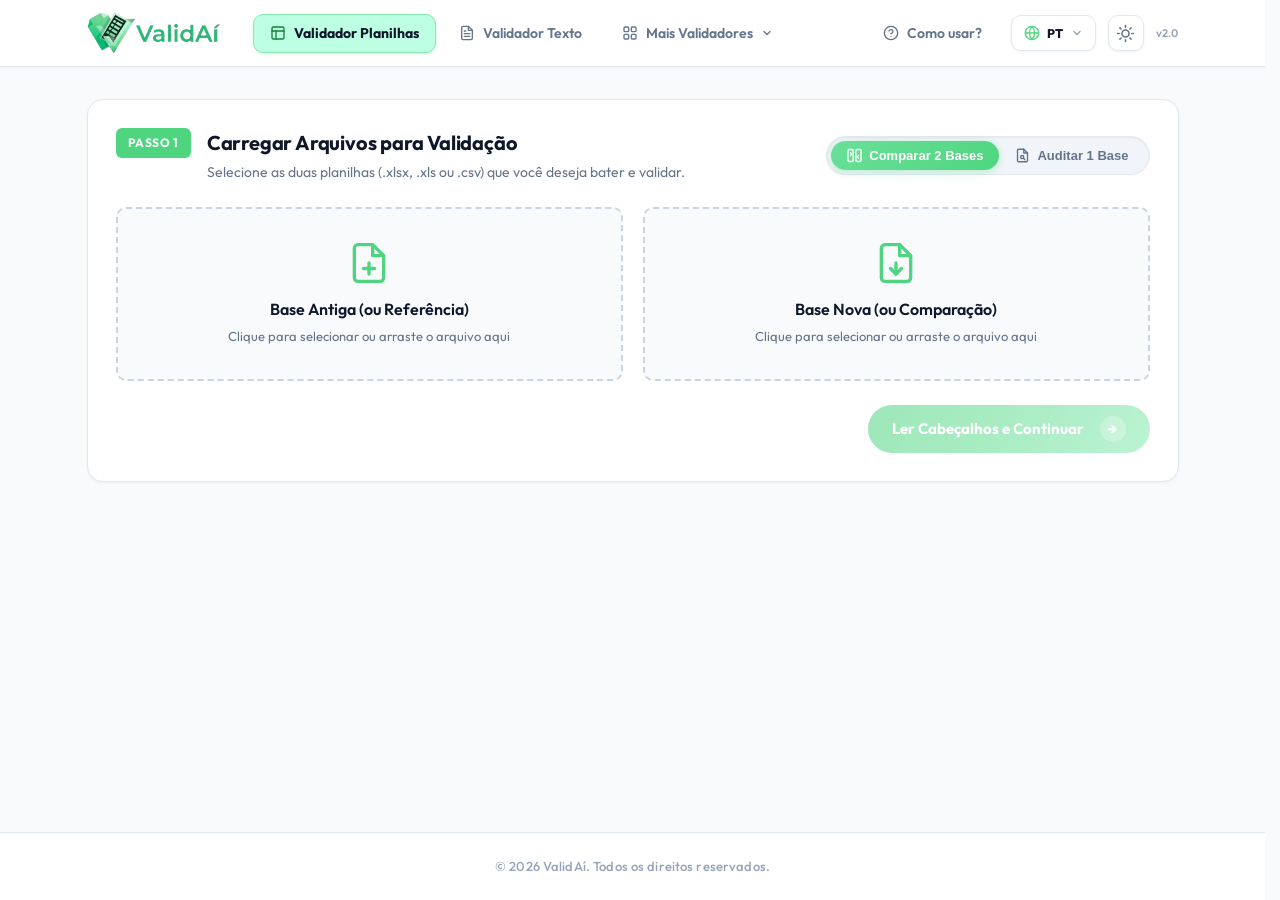
==== commit c2a6c70c: "header arrumada" ====
--- a/templates/index.html
+++ b/templates/index.html
@@ -9,7 +9,7 @@
     <link rel="preconnect" href="https://fonts.googleapis.com">
     <link rel="preconnect" href="https://fonts.gstatic.com" crossorigin>
     <link href="https://fonts.googleapis.com/css2?family=Montserrat:wght@400;500;600;700&family=Outfit:wght@400;500;600;700;800&family=JetBrains+Mono:wght@400;500&display=swap" rel="stylesheet">
-    <link rel="stylesheet" href="/static/css/style.css?v=6">
+    <link rel="stylesheet" href="/static/css/style.css?v=15">
     <script>
         (function() {
             try {
--- a/static/css/style.css
+++ b/static/css/style.css
@@ -51,6 +51,11 @@
     --shadow-lg: 0 10px 24px rgba(0, 0, 0, 0.5);
 }
 
+html {
+    overflow-y: scroll;
+    scrollbar-gutter: stable;
+}
+
 * {
     box-sizing: border-box;
     margin: 0;
@@ -94,11 +99,13 @@
     box-shadow: 0 1px 4px rgba(0, 0, 0, 0.35);
 }
 
-.nav-content {
+.nav-content,
+.nav-container {
     display: flex;
     justify-content: space-between;
     align-items: center;
     position: relative;
+    width: 100%;
 }
 
 /* Lateral Direita: Ações, Tema e Versão */
@@ -111,10 +118,8 @@
 }
 
 .version-tag {
-    position: absolute;
-    left: calc(100% + 10px);
-    top: 50%;
-    transform: translateY(-50%);
+    position: static;
+    transform: none;
     font-size: 11px;
     font-weight: 600;
     color: #94a3b8;
@@ -129,14 +134,6 @@
 [data-theme="dark"] .version-tag,
 body.dark-theme .version-tag {
     color: #64748b;
-}
-
-@media (max-width: 1240px) {
-    .version-tag {
-        position: static;
-        transform: none;
-        order: 3;
-    }
 }
 
 /* ==========================================================================
@@ -492,7 +489,8 @@
     box-shadow: 0 1px 4px rgba(79, 213, 128, 0.2);
 }
 
-.nav-menu-link.active .nav-menu-icon {
+.nav-menu-link.active .nav-menu-icon,
+.nav-menu-link.active .nav-dropdown-chevron {
     stroke: #15803d;
 }
 
@@ -506,14 +504,18 @@
     border-color: rgba(79, 213, 128, 0.25);
 }
 
-body.dark-theme .nav-menu-link.active {
+body.dark-theme .nav-menu-link.active,
+html[data-theme="dark"] .nav-menu-link.active {
     color: #ffffff;
     background: rgba(79, 213, 128, 0.2);
     border-color: rgba(79, 213, 128, 0.4);
     box-shadow: 0 2px 8px rgba(0, 0, 0, 0.3);
 }
 
-body.dark-theme .nav-menu-link.active .nav-menu-icon {
+body.dark-theme .nav-menu-link.active .nav-menu-icon,
+body.dark-theme .nav-menu-link.active .nav-dropdown-chevron,
+html[data-theme="dark"] .nav-menu-link.active .nav-menu-icon,
+html[data-theme="dark"] .nav-menu-link.active .nav-dropdown-chevron {
     stroke: #4FD580;
 }
 
@@ -869,8 +871,23 @@
     display: block !important;
 }
 
+@media (max-width: 1100px) and (min-width: 769px) {
+    .header-left-group {
+        gap: 16px;
+    }
+    .nav-menu-link {
+        font-size: 13px;
+        padding: 7px 12px;
+        gap: 6px;
+    }
+    .header-right-actions {
+        gap: 8px;
+    }
+}
+
 @media (max-width: 768px) {
-    .nav-content {
+    .nav-content,
+    .nav-container {
         flex-direction: row;
         justify-content: space-between;
         gap: 12px;
